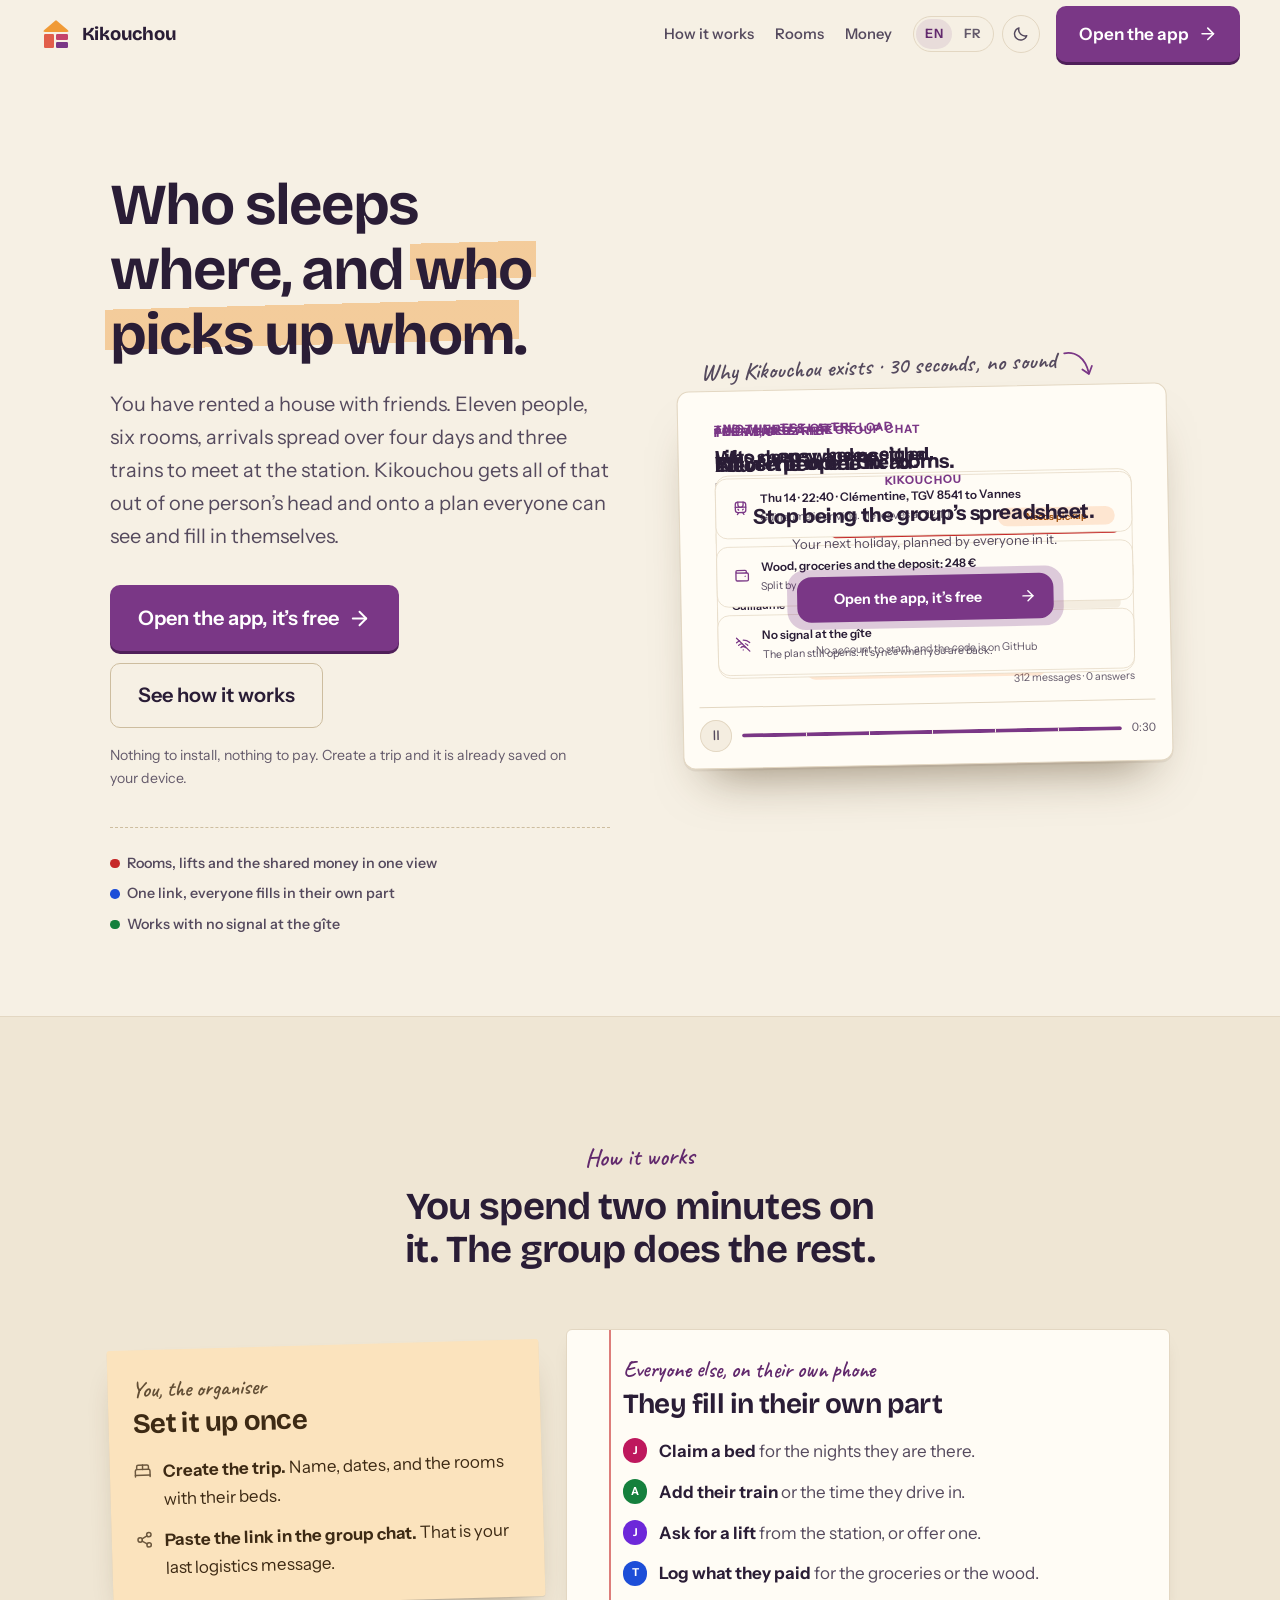
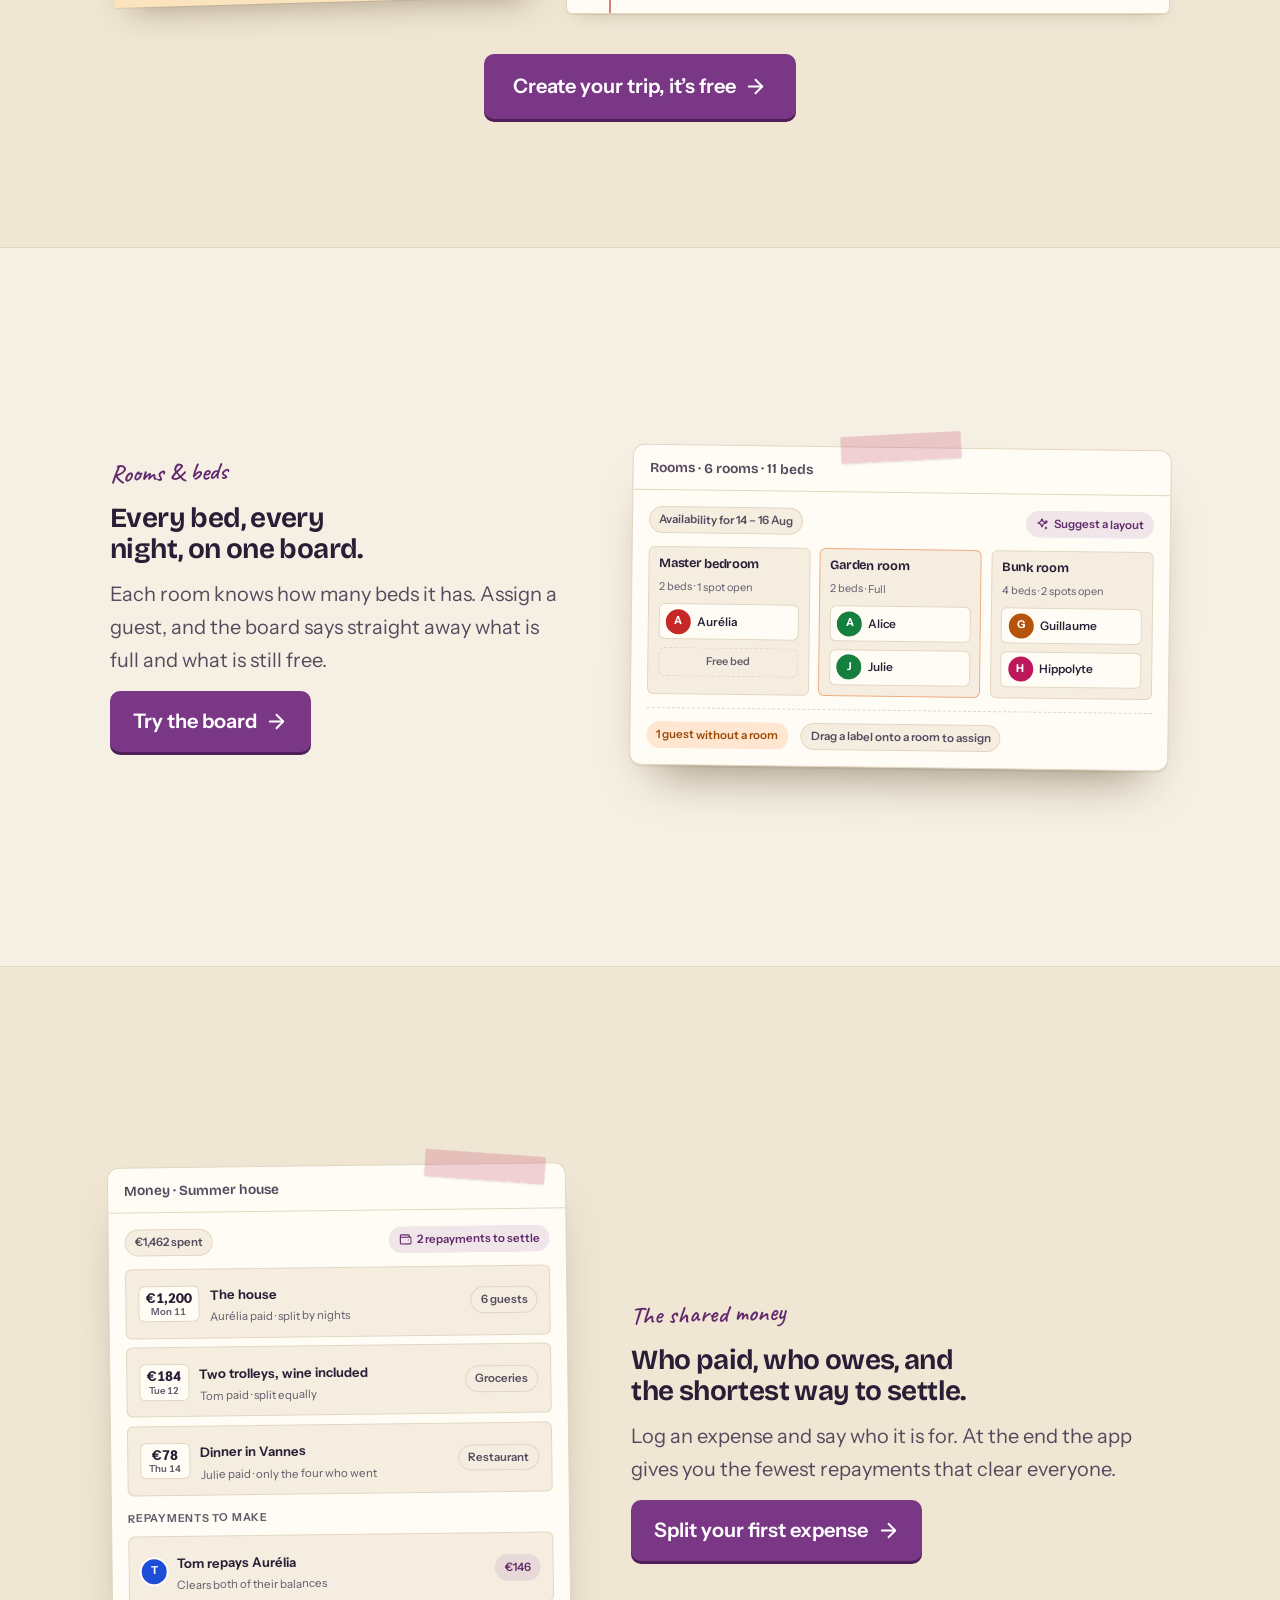
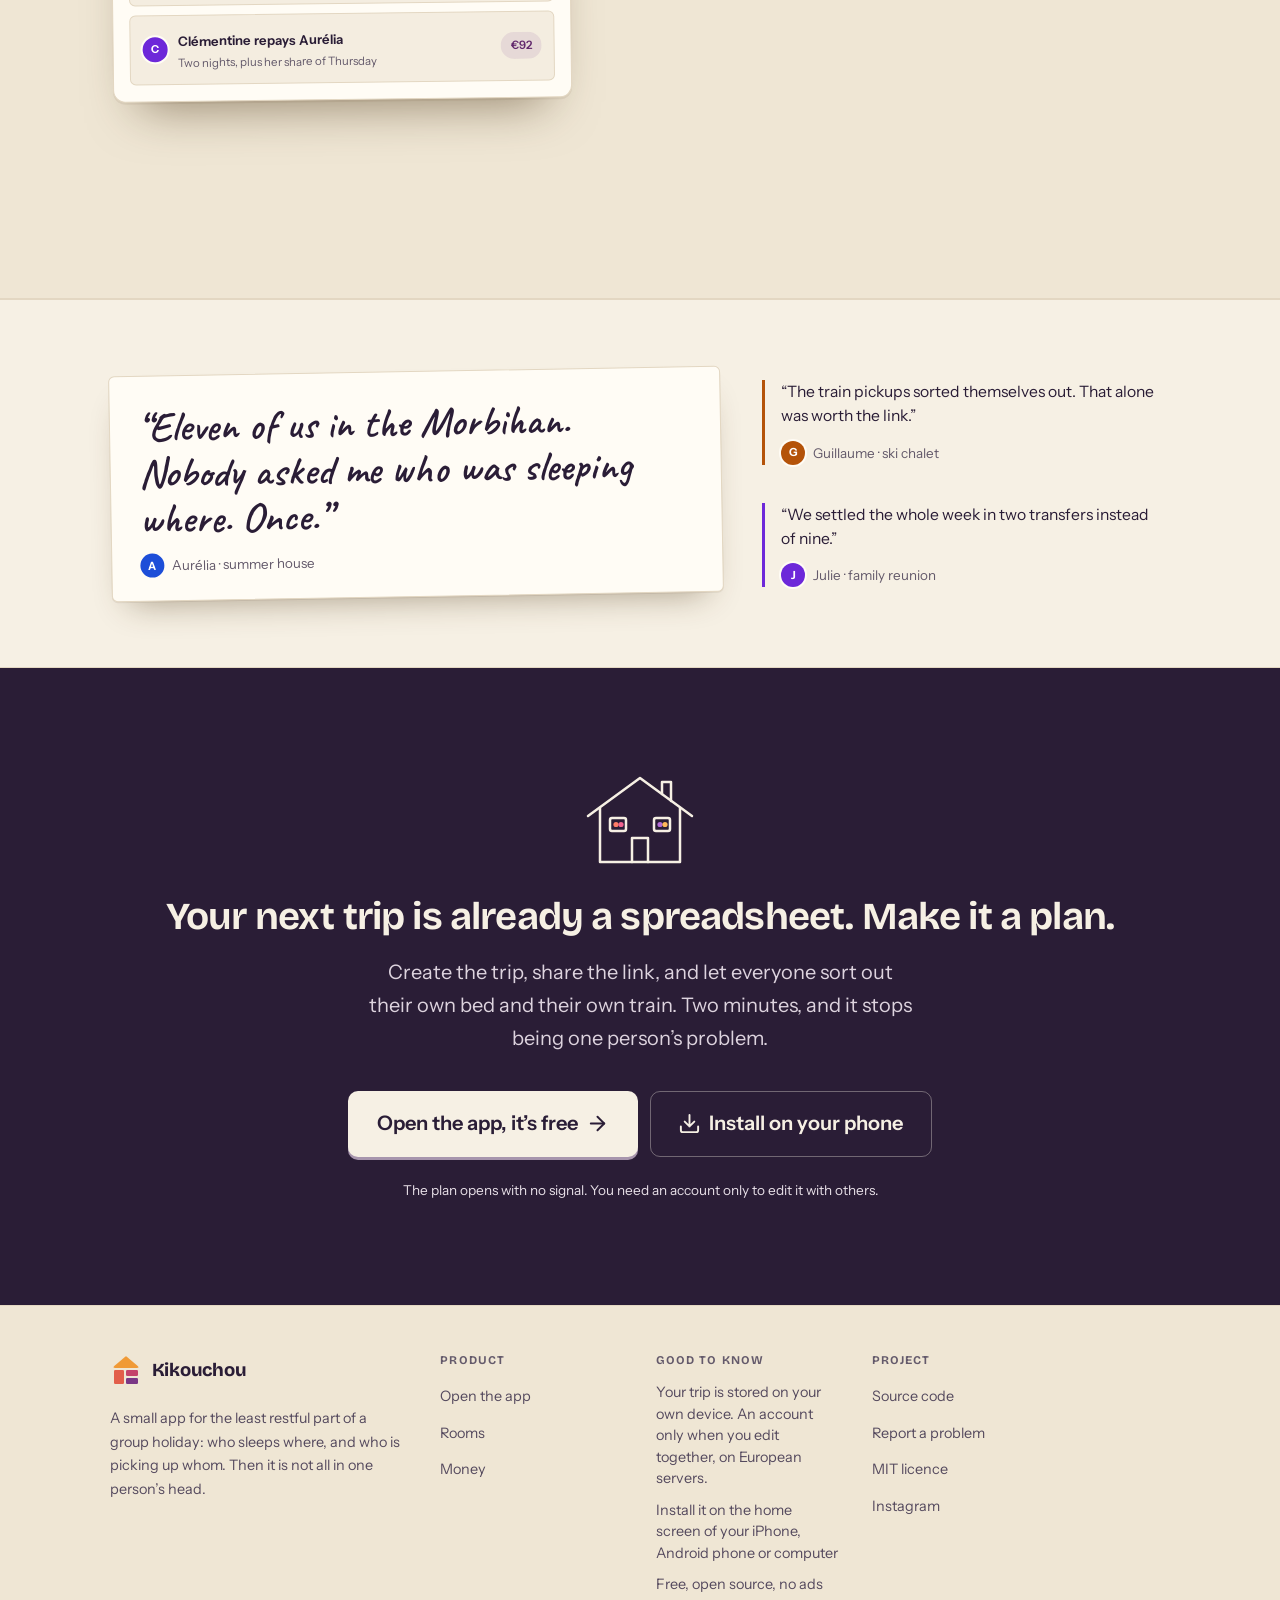
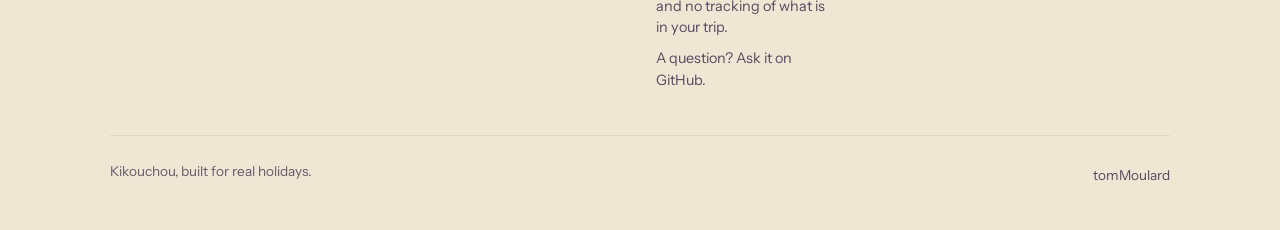
==== index.html @ ad622fff "feat(brand): adopt the Soleil couchant logo and palette Replace the teal house logo with the patchwo" ====
<!doctype html>
<html lang="en" data-theme="light">
<head>
<!-- Google Tag Manager (container GTM-THNTTWRZ).

     Placed above the gtag.js block so the container loads first, as Google's
     install instructions ask. `j.crossOrigin` is not part of Google's stock
     snippet: it is added for the same reason the gtag.js tag below carries
     `crossorigin="anonymous"`. Without it a throw inside gtm.js reaches
     `window.onerror` as the bare string "Script error." with no file, line or
     stack. -->
<script>(function(w,d,s,l,i){w[l]=w[l]||[];w[l].push({'gtm.start':
new Date().getTime(),event:'gtm.js'});var f=d.getElementsByTagName(s)[0],
j=d.createElement(s),dl=l!='dataLayer'?'&l='+l:'';j.async=true;j.crossOrigin='anonymous';j.src=
'https://www.googletagmanager.com/gtm.js?id='+i+dl;f.parentNode.insertBefore(j,f);
})(window,document,'script','dataLayer','GTM-THNTTWRZ');</script>
<!-- End Google Tag Manager -->
<!-- Google tag (gtag.js).

     `crossorigin` is not decoration. A cross-origin <script> without it is
     opaque to `window.onerror` by specification: anything it throws arrives as
     the literal "Script error." with the filename, line, column and stack
     blanked, which is an error nobody can read or attribute. With the
     attribute the browser fetches the file as a CORS request and keeps the
     real message and stack.

     Safe because googletagmanager.com answers a CORS request by reflecting the
     requesting origin back in `access-control-allow-origin`. Were that header
     ever absent the browser would refuse the script outright rather than merely
     report its errors badly, so this is worth re-checking if the tag ever
     stops loading. -->
<script async crossorigin="anonymous" src="https://www.googletagmanager.com/gtag/js?id=AW-18455477906"></script>
<script>
  window.dataLayer = window.dataLayer || [];
  function gtag(){dataLayer.push(arguments);}
  gtag('js', new Date());

  gtag('config', 'AW-18455477906');
</script>

<!-- Event snippet for the Google Ads "Sign-up" conversion.
     Every call to action on this page is a plain <a> to app.kikouchou.app, so
     instead of an inline onclick on each one, the click is caught once below by
     delegation. That keeps the markup free of analytics and means a CTA added
     later is counted without anyone remembering to wire it. -->
<script>
function gtag_report_conversion(url) {
  var callback = function () {
    if (typeof(url) != 'undefined') {
      window.location = url;
    }
  };
  gtag('event', 'conversion', {
      'send_to': 'AW-18455477906/KKbVCKuNgfocEJL9oOBE',
      'value': 1.0,
      'currency': 'EUR',
      'event_callback': callback
  });
  return false;
}

(function () {
  'use strict';

  /* The app, and only the app: the GitHub and anchor links on the page are not
     conversions. `?install=1` counts, it opens the same app with the install
     banner primed. */
  var APP = /^https?:\/\/app\.kikouchou\.app(?:[\/?#]|$)/;

  document.addEventListener('click', function (e) {
    var link = e.target && e.target.closest ? e.target.closest('a[href]') : null;
    if (!link || !APP.test(link.href)) return;

    /* A middle click, a modifier click or target="_blank" leaves this page
       open, and something else may already have cancelled the navigation. In
       those cases report the conversion and let the browser do its own thing:
       taking over window.location here would break the new tab. */
    var keepsPage =
      e.defaultPrevented || e.button !== 0 ||
      e.metaKey || e.ctrlKey || e.shiftKey || e.altKey ||
      link.target === '_blank';
    if (keepsPage) {
      gtag_report_conversion();
      return;
    }

    /* Hold the navigation so the beacon leaves before the page unloads, then
       let event_callback send us on. The timer is the fallback for a blocked or
       slow tag, where the callback never runs: whichever fires first wins, and
       the other assignment to the same URL is a no-op. */
    e.preventDefault();
    var url = link.href;
    setTimeout(function () { window.location = url; }, 800);
    gtag_report_conversion(url);
  });
})();
</script>
<meta charset="utf-8">
<meta name="viewport" content="width=device-width, initial-scale=1">

<title>Kikouchou: who sleeps where, and who picks up whom</title>
<meta name="description" content="Plan a group holiday together: who sleeps in which room, who arrives when, who picks up whom at the station, and who owes what. Free and open source.">

<link rel="canonical" href="https://www.kikouchou.app/">
<link rel="alternate" hreflang="en" href="https://www.kikouchou.app/?lang=en">
<link rel="alternate" hreflang="fr" href="https://www.kikouchou.app/?lang=fr">
<link rel="alternate" hreflang="x-default" href="https://www.kikouchou.app/">

<meta name="theme-color" content="#0F172A" media="(prefers-color-scheme: dark)">
<meta name="theme-color" content="#F6F0E4" media="(prefers-color-scheme: light)">
<meta name="color-scheme" content="light dark">

<meta property="og:type" content="website">
<meta property="og:site_name" content="Kikouchou">
<meta property="og:url" content="https://www.kikouchou.app/">
<meta property="og:title" content="Kikouchou: who sleeps where, and who picks up whom">
<meta property="og:description" content="Rooms, arrivals, lifts and the shared money for a group holiday, on one plan instead of in one person’s head. It costs nothing to use.">
<meta property="og:image" content="https://www.kikouchou.app/assets/img/og.png">
<meta property="og:image:width" content="1200">
<meta property="og:image:height" content="630">
<meta property="og:image:alt" content="The Kikouchou logo, a house of coloured rooms, above the line: Who sleeps where, and who picks up whom.">
<meta property="og:locale" content="en_GB">
<meta property="og:locale:alternate" content="fr_FR">
<meta name="twitter:card" content="summary_large_image">
<meta name="twitter:title" content="Kikouchou: who sleeps where, and who picks up whom">
<meta name="twitter:description" content="Rooms, arrivals, lifts and the shared money for a group holiday, on one plan instead of in one person’s head. It costs nothing to use.">
<meta name="twitter:image" content="https://www.kikouchou.app/assets/img/og.png">

<link rel="icon" href="/assets/img/favicon.ico" sizes="48x48">
<link rel="icon" href="/assets/img/favicon.svg" type="image/svg+xml">
<link rel="apple-touch-icon" href="/assets/img/apple-touch-icon.png">
<link rel="manifest" href="/site.webmanifest">

<!-- Warms the TLS connection to the app before the visitor clicks through.
     No `crossorigin`: this is a navigation target, not a CORS fetch. -->
<link rel="preconnect" href="https://app.kikouchou.app">
<link rel="preload" href="/assets/fonts/instrument-sans.woff2" as="font" type="font/woff2" crossorigin>
<link rel="preload" href="/assets/fonts/bricolage-grotesque.woff2" as="font" type="font/woff2" crossorigin>
<link rel="stylesheet" href="/assets/styles.css">

<script>
  /* Applied before first paint so the page never flashes the wrong theme. */
  (function () {
    try {
      var t = localStorage.getItem('kkc-theme');
      if (t !== 'light' && t !== 'dark') {
        t = matchMedia('(prefers-color-scheme: dark)').matches ? 'dark' : 'light';
      }
      document.documentElement.dataset.theme = t;
    } catch (e) { /* private mode: keep the default */ }
  })();
</script>

<script type="application/ld+json">
{
  "@context": "https://schema.org",
  "@graph": [
    {
      "@type": "SoftwareApplication",
      "name": "Kikouchou",
      "url": "https://www.kikouchou.app/",
      "applicationCategory": "TravelApplication",
      "operatingSystem": "Web browser, iOS, Android, Windows, macOS, Linux",
      "description": "Offline-first app that takes the mental load of a group holiday off one person: room assignments, arrivals and departures, lifts from the station and the shared money on one plan every guest fills in themselves.",
      "inLanguage": ["en", "fr"],
      "license": "https://opensource.org/licenses/MIT",
      "isAccessibleForFree": true,
      "offers": { "@type": "Offer", "price": "0", "priceCurrency": "EUR" },
      "featureList": [
        "Room assignment with bed capacity",
        "Shared calendar and occupancy timeline",
        "Arrivals, departures and station pickups",
        "Cars, lifts and driver assignment with departure alerts",
        "Shared expenses split equally, by parts, by nights or by amount, with settle-up",
        "Activity agenda with sign-ups",
        "Reusable guest groups",
        "Trip reminders by push notification",
        "Printable one-page trip summary",
        "Real-time collaboration and offline sync",
        "Read-only access from an invite link, no account needed",
        "Shared trips synced through a database hosted in Europe",
        "On-device AI assistant",
        "Installable PWA, works offline"
      ]
    },
    {
      "@type": "WebSite",
      "name": "Kikouchou",
      "url": "https://www.kikouchou.app/",
      "inLanguage": "en"
    }
  ]
}
</script>
</head>

<body>
<!-- Google Tag Manager (noscript) -->
<noscript><iframe src="https://www.googletagmanager.com/ns.html?id=GTM-THNTTWRZ"
height="0" width="0" style="display:none;visibility:hidden"></iframe></noscript>
<!-- End Google Tag Manager (noscript) -->
<a class="skip-link" href="#main" data-i18n="nav.skip">Skip to content</a>

<!-- Icon sprite (lucide-style, matching the icon set the app itself uses). -->
<svg xmlns="http://www.w3.org/2000/svg" style="display:none" aria-hidden="true" focusable="false">
  <symbol id="i-check" viewBox="0 0 24 24" fill="none" stroke="currentColor" stroke-width="2.4" stroke-linecap="round" stroke-linejoin="round"><path d="M20 6 9 17l-5-5"/></symbol>
  <symbol id="i-arrow-right" viewBox="0 0 24 24" fill="none" stroke="currentColor" stroke-width="2" stroke-linecap="round" stroke-linejoin="round"><path d="M5 12h14"/><path d="m12 5 7 7-7 7"/></symbol>
  <symbol id="i-bed" viewBox="0 0 24 24" fill="none" stroke="currentColor" stroke-width="2" stroke-linecap="round" stroke-linejoin="round"><path d="M2 20v-8a2 2 0 0 1 2-2h16a2 2 0 0 1 2 2v8"/><path d="M4 10V6a2 2 0 0 1 2-2h12a2 2 0 0 1 2 2v4"/><path d="M12 4v6M2 18h20"/></symbol>
  <symbol id="i-train" viewBox="0 0 24 24" fill="none" stroke="currentColor" stroke-width="2" stroke-linecap="round" stroke-linejoin="round"><path d="M8 3.1V7a4 4 0 0 0 8 0V3.1"/><path d="m9 15-1-1M15 15l1-1M9 19l-2 3M15 19l2 3"/><rect width="16" height="16" x="4" y="3" rx="4"/><path d="M4 11h16"/></symbol>
  <symbol id="i-users" viewBox="0 0 24 24" fill="none" stroke="currentColor" stroke-width="2" stroke-linecap="round" stroke-linejoin="round"><path d="M16 21v-2a4 4 0 0 0-4-4H6a4 4 0 0 0-4 4v2"/><circle cx="9" cy="7" r="4"/><path d="M22 21v-2a4 4 0 0 0-3-3.87M16 3.13a4 4 0 0 1 0 7.75"/></symbol>
  <symbol id="i-share" viewBox="0 0 24 24" fill="none" stroke="currentColor" stroke-width="2" stroke-linecap="round" stroke-linejoin="round"><circle cx="18" cy="5" r="3"/><circle cx="6" cy="12" r="3"/><circle cx="18" cy="19" r="3"/><path d="m8.6 13.5 6.8 4M15.4 6.5l-6.8 4"/></symbol>
  <symbol id="i-wifi-off" viewBox="0 0 24 24" fill="none" stroke="currentColor" stroke-width="2" stroke-linecap="round" stroke-linejoin="round"><path d="M12 20h.01"/><path d="M8.5 16.4a5 5 0 0 1 7 0"/><path d="M5 12.9a10 10 0 0 1 5.2-2.7M19 12.9a10 10 0 0 0-3.4-2.3"/><path d="M2 8.8a15 15 0 0 1 4.6-2.9M22 8.8a15 15 0 0 0-9.7-3.7"/><path d="m2 2 20 20"/></symbol>
  <symbol id="i-sparkles" viewBox="0 0 24 24" fill="none" stroke="currentColor" stroke-width="2" stroke-linecap="round" stroke-linejoin="round"><path d="M9.9 2.7a.6.6 0 0 1 1.1 0l1.5 4a.6.6 0 0 0 .35.35l4 1.5a.6.6 0 0 1 0 1.1l-4 1.5a.6.6 0 0 0-.35.35l-1.5 4a.6.6 0 0 1-1.1 0l-1.5-4a.6.6 0 0 0-.35-.35l-4-1.5a.6.6 0 0 1 0-1.1l4-1.5a.6.6 0 0 0 .35-.35z"/><path d="M18 5v4M16 7h4M17.5 16.5v3M16 18h3"/></symbol>
  <symbol id="i-map-pin" viewBox="0 0 24 24" fill="none" stroke="currentColor" stroke-width="2" stroke-linecap="round" stroke-linejoin="round"><path d="M20 10c0 4.4-6.1 11-7.4 12.3a1 1 0 0 1-1.2 0C10.1 21 4 14.4 4 10a8 8 0 0 1 16 0"/><circle cx="12" cy="10" r="3"/></symbol>
  <symbol id="i-chart" viewBox="0 0 24 24" fill="none" stroke="currentColor" stroke-width="2" stroke-linecap="round" stroke-linejoin="round"><path d="M3 3v16a2 2 0 0 0 2 2h16"/><path d="M7 16v-4M12 16V8M17 16v-7"/></symbol>
  <symbol id="i-globe" viewBox="0 0 24 24" fill="none" stroke="currentColor" stroke-width="2" stroke-linecap="round" stroke-linejoin="round"><circle cx="12" cy="12" r="9"/><path d="M3 12h18"/><path d="M12 3a15 15 0 0 1 0 18 15 15 0 0 1 0-18"/></symbol>
  <symbol id="i-moon" viewBox="0 0 24 24" fill="none" stroke="currentColor" stroke-width="2" stroke-linecap="round" stroke-linejoin="round"><path d="M20.1 14.5A8.5 8.5 0 0 1 9.5 3.9 8.5 8.5 0 1 0 20.1 14.5"/></symbol>
  <symbol id="i-sun" viewBox="0 0 24 24" fill="none" stroke="currentColor" stroke-width="2" stroke-linecap="round" stroke-linejoin="round"><circle cx="12" cy="12" r="4"/><path d="M12 2v2M12 20v2M4.9 4.9l1.4 1.4M17.7 17.7l1.4 1.4M2 12h2M20 12h2M4.9 19.1l1.4-1.4M17.7 6.3l1.4-1.4"/></symbol>
  <symbol id="i-menu" viewBox="0 0 24 24" fill="none" stroke="currentColor" stroke-width="2" stroke-linecap="round" stroke-linejoin="round"><path d="M4 6h16M4 12h16M4 18h16"/></symbol>
  <symbol id="i-x" viewBox="0 0 24 24" fill="none" stroke="currentColor" stroke-width="2" stroke-linecap="round" stroke-linejoin="round"><path d="M18 6 6 18M6 6l12 12"/></symbol>
  <symbol id="i-github" viewBox="0 0 24 24" fill="currentColor"><path d="M12 .5a12 12 0 0 0-3.8 23.4c.6.1.8-.3.8-.6v-2c-3.3.7-4-1.6-4-1.6-.6-1.4-1.4-1.8-1.4-1.8-1.1-.8 0-.8 0-.8 1.2.1 1.9 1.2 1.9 1.2 1.1 1.9 2.9 1.4 3.6 1 .1-.8.4-1.4.8-1.7-2.7-.3-5.5-1.3-5.5-6a4.7 4.7 0 0 1 1.2-3.2 4.3 4.3 0 0 1 .2-3.2s1-.3 3.3 1.2a11.4 11.4 0 0 1 6 0C17.6 4.9 18.6 5.2 18.6 5.2a4.3 4.3 0 0 1 .2 3.2A4.7 4.7 0 0 1 20 11.6c0 4.7-2.8 5.7-5.5 6 .5.4.8 1.2.8 2.4v3.3c0 .3.2.7.8.6A12 12 0 0 0 12 .5"/></symbol>
  <symbol id="i-smartphone" viewBox="0 0 24 24" fill="none" stroke="currentColor" stroke-width="2" stroke-linecap="round" stroke-linejoin="round"><rect width="12" height="20" x="6" y="2" rx="2"/><path d="M11 18h2"/></symbol>
  <symbol id="i-monitor" viewBox="0 0 24 24" fill="none" stroke="currentColor" stroke-width="2" stroke-linecap="round" stroke-linejoin="round"><rect width="18" height="13" x="3" y="3" rx="2"/><path d="M8 21h8M12 16v5"/></symbol>
  <symbol id="i-apple" viewBox="0 0 24 24" fill="currentColor"><path d="M16.4 12.7c0-2.5 2-3.7 2.1-3.8-1.1-1.7-2.9-1.9-3.5-1.9-1.5-.1-2.8.9-3.5.9s-1.9-.8-3.1-.8c-1.6 0-3.1.9-3.9 2.4-1.7 2.9-.4 7.2 1.2 9.5.8 1.2 1.8 2.4 3 2.4s1.6-.8 3-.8 1.8.8 3 .7c1.3 0 2.1-1.1 2.9-2.3.9-1.3 1.3-2.6 1.3-2.7-.1 0-2.5-1-2.5-3.6M14.3 5.4c.6-.8 1.1-1.9 1-3-1 0-2.1.7-2.8 1.5-.6.7-1.1 1.8-1 2.9 1.1.1 2.2-.6 2.8-1.4"/></symbol>
  <symbol id="i-download" viewBox="0 0 24 24" fill="none" stroke="currentColor" stroke-width="2" stroke-linecap="round" stroke-linejoin="round"><path d="M21 15v4a2 2 0 0 1-2 2H5a2 2 0 0 1-2-2v-4"/><path d="m7 10 5 5 5-5M12 15V3"/></symbol>
  <symbol id="i-party" viewBox="0 0 24 24" fill="none" stroke="currentColor" stroke-width="2" stroke-linecap="round" stroke-linejoin="round"><path d="M5.8 11.3 2 22l10.7-3.8"/><path d="M4 3h.01M22 8h.01M15 2h.01M22 20h.01"/><path d="m22 2-2.2.6a2 2 0 0 0-1.3 2.7l.4.9a2 2 0 0 1-1.6 2.8l-1 .1a2 2 0 0 0-1.5 3l.5.8"/><path d="m11 13 9 9"/><path d="M14.6 6.2a6 6 0 0 1 3.2 3.2"/></symbol>
  <symbol id="i-cloud-off" viewBox="0 0 24 24" fill="none" stroke="currentColor" stroke-width="2" stroke-linecap="round" stroke-linejoin="round"><path d="m2 2 20 20"/><path d="M5.8 5.8A7 7 0 0 0 8 19h9a4 4 0 0 0 1.3-7.8"/><path d="M9.7 4.3A7 7 0 0 1 19 11"/></symbol>
  <symbol id="i-refresh" viewBox="0 0 24 24" fill="none" stroke="currentColor" stroke-width="2" stroke-linecap="round" stroke-linejoin="round"><path d="M21 12a9 9 0 1 1-3.3-7"/><path d="M21 3v6h-6"/></symbol>
  <symbol id="i-wallet" viewBox="0 0 24 24" fill="none" stroke="currentColor" stroke-width="2" stroke-linecap="round" stroke-linejoin="round"><path d="M19 7V5a2 2 0 0 0-2-2H5a2 2 0 0 0 0 4h15a2 2 0 0 1 2 2v8a2 2 0 0 1-2 2H5a2 2 0 0 1-2-2V5"/><path d="M17 12h.01"/></symbol>
  <symbol id="i-car" viewBox="0 0 24 24" fill="none" stroke="currentColor" stroke-width="2" stroke-linecap="round" stroke-linejoin="round"><path d="M5 17h14"/><path d="M3 13h18"/><path d="m5 13 1.6-4.8A2 2 0 0 1 8.5 7h7a2 2 0 0 1 1.9 1.2L19 13"/><path d="M4 13v4"/><path d="M20 13v4"/><circle cx="7.5" cy="17" r="1.5"/><circle cx="16.5" cy="17" r="1.5"/></symbol>
  <symbol id="i-bell" viewBox="0 0 24 24" fill="none" stroke="currentColor" stroke-width="2" stroke-linecap="round" stroke-linejoin="round"><path d="M6 8a6 6 0 0 1 12 0c0 6 2 7 2 7H4s2-1 2-7"/><path d="M10.3 20a2 2 0 0 0 3.4 0"/></symbol>
  <symbol id="i-printer" viewBox="0 0 24 24" fill="none" stroke="currentColor" stroke-width="2" stroke-linecap="round" stroke-linejoin="round"><path d="M6 9V3h12v6"/><path d="M6 18H4a2 2 0 0 1-2-2v-4a2 2 0 0 1 2-2h16a2 2 0 0 1 2 2v4a2 2 0 0 1-2 2h-2"/><rect width="12" height="8" x="6" y="14" rx="1"/></symbol>
  <symbol id="i-lock" viewBox="0 0 24 24" fill="none" stroke="currentColor" stroke-width="2" stroke-linecap="round" stroke-linejoin="round"><rect width="18" height="11" x="3" y="11" rx="2"/><path d="M7 11V7a5 5 0 0 1 10 0v4"/></symbol>
</svg>

<header class="header" id="header">
  <div class="container header__inner">
    <a class="brand" href="/" aria-label="Kikouchou home page">
      <svg class="kk-mark" viewBox="0 0 64 64" width="32" height="32" aria-hidden="true" focusable="false"><path class="kk-roof" d="M10.76 28Q4 28 9.13 23.6L30.37 5.39Q32 4 33.63 5.39L54.87 23.6Q60 28 53.24 28L10.76 28Z"/><rect class="kk-tall" x="8" y="32" width="20" height="28" rx="2.5"/><rect class="kk-top" x="32" y="32" width="24" height="12" rx="2.5"/><rect class="kk-bottom" x="32" y="48" width="24" height="12" rx="2.5"/></svg>
      <span>Kikouchou</span>
    </a>

    <nav class="nav" id="nav" aria-label="Main">
      <a href="#how" data-i18n="nav.how">How it works</a>
      <a href="#rooms" data-i18n="nav.rooms">Rooms</a>
      <a href="#money" data-i18n="nav.money">Money</a>

      <!-- Language and theme sit inside the nav so that on a phone they land in
           the menu sheet instead of crowding the header bar off the screen. -->
      <div class="nav__tools">
        <div class="lang" role="group" aria-label="Language">
          <button type="button" data-lang="en" aria-pressed="true" lang="en">EN</button>
          <button type="button" data-lang="fr" aria-pressed="false" lang="fr">FR</button>
        </div>

        <button class="icon-btn" type="button" id="theme-toggle" aria-label="Switch theme" data-i18n-aria="a11y.theme">
          <svg class="icon-moon" aria-hidden="true"><use href="#i-moon"/></svg>
          <svg class="icon-sun" aria-hidden="true"><use href="#i-sun"/></svg>
        </button>
      </div>
    </nav>

    <div class="header__actions">
      <a class="btn btn--primary" href="https://app.kikouchou.app" data-cta="header">
        <span data-i18n="cta.open">Open the app</span>
        <svg aria-hidden="true"><use href="#i-arrow-right"/></svg>
      </a>

      <!-- aria-expanded carries the open/closed state, so the label stays put. -->
      <button class="icon-btn nav-toggle" type="button" id="nav-toggle"
              aria-expanded="false" aria-controls="nav" aria-label="Menu" data-i18n-aria="a11y.menu">
        <svg class="icon-menu" aria-hidden="true"><use href="#i-menu"/></svg>
        <svg class="icon-close" aria-hidden="true"><use href="#i-x"/></svg>
      </button>
    </div>
  </div>
</header>

<main id="main">

<!-- ============================== HERO ============================== -->
<section class="hero">
  <div class="container hero__grid">
    <div>
      <h1 data-i18n-html="hero.title">Who sleeps where, and <em>who picks up whom</em>.</h1>

      <p class="hero__lede" data-i18n="hero.lede">
        You have rented a house with friends. Eleven people, six rooms, arrivals spread
        over four days and three trains to meet at the station. Kikouchou gets all of
        that out of one person’s head and onto a plan everyone can see and fill in
        themselves.
      </p>

      <div class="hero__cta">
        <a class="btn btn--primary btn--lg" href="https://app.kikouchou.app" data-cta="hero">
          <span data-i18n="cta.openFree">Open the app, it’s free</span>
          <svg aria-hidden="true"><use href="#i-arrow-right"/></svg>
        </a>
        <a class="btn btn--ghost btn--lg" href="#how">
          <span data-i18n="cta.see">See how it works</span>
        </a>
      </div>

      <p class="hero__note" data-i18n="hero.note">
        Nothing to install, nothing to pay. Create a trip and it is already saved on your device.
      </p>

      <ul class="trust">
        <li><span data-i18n="hero.trust1">Rooms, lifts and the shared money in one view</span></li>
        <li><span data-i18n="hero.trust2">One link, everyone fills in their own part</span></li>
        <li><span data-i18n="hero.trust3">Works with no signal at the gîte</span></li>
      </ul>
    </div>

    <div class="feature__media">
      <!-- The video sales letter. It is an SVG animation rather than a video:
           six scenes on one 30-second CSS clock, drawn with the same tokens and
           the same i18n keys as the rest of the page. That keeps it sharp at any
           size, themed with the page, translated with the copy, free of a
           hosting bill, and about 14 kB instead of a few megabytes.

           Timing contract: every element shares `animation-duration: 30s` and is
           placed in time by its `animation-delay` alone. Scene N starts at N×5s,
           so a beat inside scene 3 (10s) is written as 10s + its own offset. Keep
           the keyframe windows short and terminal: they must hold their end
           state to 100%, because the clock does not restart per scene. -->
      <figure class="vsl" id="vsl">
        <p class="note" aria-hidden="true">
          <span data-i18n="vsl.title">Why Kikouchou exists · 30 seconds, no sound</span>
          <svg viewBox="0 0 44 40" fill="none" stroke="currentColor" stroke-width="2.2" stroke-linecap="round" stroke-linejoin="round"><path d="M3 6c14-2 26 6 30 26"/><path d="m25 27 8 6 4-10"/></svg>
        </p>
        <div class="device hero__device">
          <div class="device__body vsl__body">
            <svg class="vsl__stage" viewBox="0 0 640 400" role="img"
                 aria-label="An animation: a group chat filling with unanswered questions, then the same trip laid out in Kikouchou as rooms, lifts and shared money."
                 data-i18n-aria="vsl.alt">

              <!-- ========== Scene 1 · 0s · the group chat ========== -->
              <g class="vsl__scene" style="animation-delay:0s">
                <text class="vsl__eyebrow" x="28" y="40" data-i18n="vsl.s1eyebrow">Friday, 18:02 · the group chat</text>
                <text class="vsl__h" x="28" y="90" data-i18n="vsl.s1line1">Eleven people. Six rooms.</text>
                <text class="vsl__h" x="28" y="126" data-i18n="vsl.s1line2">Four days of arrivals.</text>

                <g class="vsl__fly" style="animation-delay:.9s">
                  <rect class="vsl__bubble" x="28" y="162" width="392" height="44" rx="16"/>
                  <text class="vsl__msg" x="48" y="190" data-i18n="vsl.s1msg1">“Which room am I in again?”</text>
                </g>
                <g class="vsl__fly" style="animation-delay:1.5s">
                  <rect class="vsl__bubble" x="220" y="216" width="392" height="44" rx="16"/>
                  <text class="vsl__msg" x="240" y="244" data-i18n="vsl.s1msg2">“Is anyone getting Clémentine at 22:40?”</text>
                </g>
                <g class="vsl__fly" style="animation-delay:2.1s">
                  <rect class="vsl__bubble" x="28" y="270" width="392" height="44" rx="16"/>
                  <text class="vsl__msg" x="48" y="298" data-i18n="vsl.s1msg3">“Are we nine or eleven for dinner?”</text>
                </g>
                <g class="vsl__fly" style="animation-delay:2.7s">
                  <rect class="vsl__bubble" x="220" y="324" width="392" height="44" rx="16"/>
                  <text class="vsl__msg" x="240" y="352" data-i18n="vsl.s1msg4">“Who paid for the wood?”</text>
                </g>
                <text class="vsl__meta vsl__rise" x="612" y="392" text-anchor="end"
                      style="animation-delay:3.3s" data-i18n="vsl.s1count">312 messages · 0 answers</text>
              </g>

              <!-- ========== Scene 2 · 5s · the mental load ========== -->
              <g class="vsl__scene" style="animation-delay:5s">
                <text class="vsl__eyebrow" x="28" y="40" data-i18n="vsl.s2eyebrow">Four days later</text>
                <text class="vsl__h" x="28" y="90" data-i18n="vsl.s2line1">All of it is in one head.</text>
                <text class="vsl__sub" x="28" y="124" data-i18n="vsl.s2line2">And that head is meant to be on holiday.</text>

                <circle class="vsl__pop" cx="320" cy="250" r="46" fill="var(--p1-label)" style="animation-delay:5.5s"/>
                <text class="vsl__initial vsl__pop" x="320" y="262" text-anchor="middle" style="animation-delay:5.5s">A</text>
                <text class="vsl__meta vsl__pop" x="320" y="326" text-anchor="middle" style="animation-delay:5.5s"
                      data-i18n="vsl.s2who">Aurélia · the one who booked</text>

                <g class="vsl__pop" style="animation-delay:5.9s">
                  <circle class="vsl__ask" cx="150" cy="196" r="24"/>
                  <text class="vsl__ask-mark" x="150" y="205" text-anchor="middle">?</text>
                </g>
                <g class="vsl__pop" style="animation-delay:6.1s">
                  <circle class="vsl__ask" cx="490" cy="200" r="24"/>
                  <text class="vsl__ask-mark" x="490" y="209" text-anchor="middle">?</text>
                </g>
                <g class="vsl__pop" style="animation-delay:6.3s">
                  <circle class="vsl__ask" cx="132" cy="298" r="24"/>
                  <text class="vsl__ask-mark" x="132" y="307" text-anchor="middle">?</text>
                </g>
                <g class="vsl__pop" style="animation-delay:6.5s">
                  <circle class="vsl__ask" cx="508" cy="296" r="24"/>
                  <text class="vsl__ask-mark" x="508" y="305" text-anchor="middle">?</text>
                </g>
                <g class="vsl__pop" style="animation-delay:6.7s">
                  <circle class="vsl__ask" cx="320" cy="164" r="24"/>
                  <text class="vsl__ask-mark" x="320" y="173" text-anchor="middle">?</text>
                </g>

                <g class="vsl__rise" style="animation-delay:7.2s">
                  <rect class="vsl__chip vsl__chip--warn" x="150" y="344" width="340" height="40" rx="14"/>
                  <text class="vsl__chip-text vsl__chip-text--warn" x="320" y="369" text-anchor="middle"
                        data-i18n="vsl.s2chip">22:40. Clémentine is still at the station.</text>
                </g>
              </g>

              <!-- ========== Scene 3 · 10s · one link ========== -->
              <g class="vsl__scene" style="animation-delay:10s">
                <text class="vsl__eyebrow" x="28" y="40" data-i18n="vsl.s3eyebrow">The whole trick</text>
                <text class="vsl__h" x="28" y="90" data-i18n="vsl.s3line1">You send one link.</text>
                <text class="vsl__sub" x="28" y="124" data-i18n="vsl.s3line2">Everyone fills in their own part.</text>

                <g class="vsl__pop" style="animation-delay:10.6s">
                  <rect class="vsl__link" x="96" y="168" width="448" height="60" rx="18"/>
                  <use class="vsl__icon" href="#i-share" x="122" y="188" width="20" height="20"/>
                  <text class="vsl__link-text" x="158" y="205">app.kikouchou.app/t/summer-house</text>
                </g>

                <g class="vsl__pop" style="animation-delay:11.3s">
                  <circle cx="176" cy="292" r="28" fill="var(--p1-label)"/>
                </g>
                <g class="vsl__pop" style="animation-delay:11.7s">
                  <circle cx="197" cy="272" r="13" fill="var(--accent-solid)"/>
                  <use class="vsl__check" href="#i-check" x="190" y="265" width="14" height="14"/>
                </g>
                <g class="vsl__pop" style="animation-delay:11.6s">
                  <circle cx="272" cy="292" r="28" fill="var(--p2-label)"/>
                </g>
                <g class="vsl__pop" style="animation-delay:11.9s">
                  <circle cx="293" cy="272" r="13" fill="var(--accent-solid)"/>
                  <use class="vsl__check" href="#i-check" x="286" y="265" width="14" height="14"/>
                </g>
                <g class="vsl__pop" style="animation-delay:11.9s">
                  <circle cx="368" cy="292" r="28" fill="var(--p3-label)"/>
                </g>
                <g class="vsl__pop" style="animation-delay:12.2s">
                  <circle cx="389" cy="272" r="13" fill="var(--accent-solid)"/>
                  <use class="vsl__check" href="#i-check" x="382" y="265" width="14" height="14"/>
                </g>
                <g class="vsl__pop" style="animation-delay:12.2s">
                  <circle cx="464" cy="292" r="28" fill="var(--p5-label)"/>
                </g>
                <g class="vsl__pop" style="animation-delay:12.5s">
                  <circle cx="485" cy="272" r="13" fill="var(--accent-solid)"/>
                  <use class="vsl__check" href="#i-check" x="478" y="265" width="14" height="14"/>
                </g>
                <text class="vsl__meta vsl__rise" x="320" y="366" text-anchor="middle"
                      style="animation-delay:12.9s" data-i18n="vsl.s3meta">No account asked for, and nothing to install.</text>
              </g>

              <!-- ========== Scene 4 · 15s · the plan draws itself ========== -->
              <g class="vsl__scene vsl__scene--still" style="animation-delay:15s">
                <text class="vsl__eyebrow" x="28" y="36" data-i18n="vsl.s4eyebrow">Two minutes later</text>
                <text class="vsl__h vsl__h--sm" x="28" y="78" data-i18n="vsl.s4line1">Who sleeps where: settled.</text>

                <rect class="vsl__card" x="28" y="96" width="584" height="284" rx="18"/>
                <text class="vsl__meta vsl__tl-title" x="48" y="124" data-i18n="mock.tlTitle">Summer house · 12–18 August · Timeline</text>
                <g class="vsl__rise vsl__chip-extra" style="animation-delay:15.35s">
                  <rect class="vsl__chip vsl__chip--accent" x="306" y="106" width="134" height="26" rx="13"/>
                  <text class="vsl__chip-text vsl__chip-text--sm vsl__chip-text--accent" x="373" y="124" text-anchor="middle"
                        data-i18n="mock.tonight">9 guests tonight</text>
                  <rect class="vsl__chip" x="448" y="106" width="148" height="26" rx="13"/>
                  <text class="vsl__chip-text vsl__chip-text--sm" x="522" y="124" text-anchor="middle"
                        data-i18n="mock.online">3 people online</text>
                </g>

                <text class="vsl__day" x="217" y="150" text-anchor="middle" data-i18n="mock.d1">Tue 12</text>
                <text class="vsl__day" x="275" y="150" text-anchor="middle" data-i18n="mock.d2">Wed 13</text>
                <text class="vsl__day" x="333" y="150" text-anchor="middle" data-i18n="mock.d3">Thu 14</text>
                <text class="vsl__day" x="391" y="150" text-anchor="middle" data-i18n="mock.d4">Fri 15</text>
                <text class="vsl__day" x="449" y="150" text-anchor="middle" data-i18n="mock.d5">Sat 16</text>
                <text class="vsl__day" x="507" y="150" text-anchor="middle" data-i18n="mock.d6">Sun 17</text>
                <text class="vsl__day" x="565" y="150" text-anchor="middle" data-i18n="mock.d7">Mon 18</text>

                <g>
                  <text class="vsl__row-name" x="48" y="179" data-i18n="mock.n1">Aurélia</text>
                  <rect class="vsl__cell" x="188" y="162" width="406" height="24" rx="6"/>
                  <rect class="vsl__bar vsl__grow" x="190" y="162" width="402" height="24" rx="6"
                        fill="var(--p1-label)" style="animation-delay:15.55s"/>
                  <text class="vsl__bar-label vsl__rise" x="200" y="178" style="animation-delay:15.80s" data-i18n="mock.roomMaster">Master bedroom</text>
                </g>
                <g>
                  <text class="vsl__row-name" x="48" y="214" data-i18n="mock.n2">Tom</text>
                  <rect class="vsl__cell" x="188" y="197" width="406" height="24" rx="6"/>
                  <rect class="vsl__bar vsl__grow" x="190" y="197" width="228" height="24" rx="6"
                        fill="var(--p2-label)" style="animation-delay:15.71s"/>
                  <text class="vsl__bar-label vsl__rise" x="200" y="213" style="animation-delay:15.96s" data-i18n="mock.roomAttic">Attic</text>
                </g>
                <g>
                  <text class="vsl__row-name" x="48" y="249" data-i18n="mock.n3">Alice + Julie</text>
                  <rect class="vsl__cell" x="188" y="232" width="406" height="24" rx="6"/>
                  <rect class="vsl__bar vsl__grow" x="248" y="232" width="344" height="24" rx="6"
                        fill="var(--p3-label)" style="animation-delay:15.87s"/>
                  <text class="vsl__bar-label vsl__rise" x="258" y="248" style="animation-delay:16.12s" data-i18n="mock.roomGarden">Garden room · 2 people</text>
                </g>
                <g>
                  <text class="vsl__row-name" x="48" y="284" data-i18n="mock.n4">Guillaume</text>
                  <rect class="vsl__cell" x="188" y="267" width="406" height="24" rx="6"/>
                  <rect class="vsl__bar vsl__grow" x="306" y="267" width="170" height="24" rx="6"
                        fill="var(--p4-label)" style="animation-delay:16.03s"/>
                  <text class="vsl__bar-label vsl__rise" x="316" y="283" style="animation-delay:16.28s" data-i18n="mock.roomBunk">Bunk room</text>
                </g>
                <g>
                  <text class="vsl__row-name" x="48" y="319" data-i18n="mock.n5">Clémentine</text>
                  <rect class="vsl__cell" x="188" y="302" width="406" height="24" rx="6"/>
                  <rect class="vsl__bar vsl__grow" x="364" y="302" width="228" height="24" rx="6"
                        fill="var(--p5-label)" style="animation-delay:16.19s"/>
                  <text class="vsl__bar-label vsl__rise" x="374" y="318" style="animation-delay:16.44s" data-i18n="mock.roomBlue">Blue room</text>
                </g>
                <g>
                  <text class="vsl__row-name" x="48" y="354" data-i18n="mock.n6">Hippolyte</text>
                  <rect class="vsl__cell" x="188" y="337" width="406" height="24" rx="6"/>
                  <rect class="vsl__bar vsl__grow" x="248" y="337" width="112" height="24" rx="6"
                        fill="var(--p6-label)" style="animation-delay:16.35s"/>
                  <text class="vsl__bar-label vsl__rise" x="258" y="353" style="animation-delay:16.60s" data-i18n="mock.roomSofa">Sofa bed</text>
                </g>
              </g>

              <!-- ========== Scene 5 · 20s · lifts, money, no signal ========== -->
              <g class="vsl__scene" style="animation-delay:20s">
                <text class="vsl__eyebrow" x="28" y="36" data-i18n="vsl.s5eyebrow">And the rest of the load</text>
                <text class="vsl__h vsl__h--sm" x="28" y="78" data-i18n="vsl.s5line1">Lifts, money, and no signal.</text>

                <g class="vsl__rise" style="animation-delay:20.5s">
                  <rect class="vsl__card" x="28" y="100" width="584" height="84" rx="16"/>
                  <use class="vsl__icon" href="#i-train" x="52" y="130" width="22" height="22"/>
                  <text class="vsl__card-title" x="90" y="134" data-i18n="mock.legendTrain">Thu 14 · 22:40 · Clémentine, TGV 8541 to Vannes</text>
                  <text class="vsl__card-meta" x="90" y="160" data-i18n="vsl.s5pickup">Guillaume is driving. He leaves at 22:10.</text>
                  <g class="vsl__chip-extra">
                    <rect class="vsl__chip vsl__chip--warn" x="424" y="148" width="164" height="26" rx="13"/>
                    <text class="vsl__chip-text vsl__chip-text--sm vsl__chip-text--warn" x="506" y="166" text-anchor="middle"
                          data-i18n="mock.legendPickup">Needs pickup</text>
                  </g>
                </g>

                <g class="vsl__rise" style="animation-delay:20.9s">
                  <rect class="vsl__card" x="28" y="196" width="584" height="84" rx="16"/>
                  <use class="vsl__icon" href="#i-wallet" x="52" y="226" width="22" height="22"/>
                  <text class="vsl__card-title" x="90" y="230" data-i18n="vsl.s5money">Wood, groceries and the deposit: 248 €</text>
                  <text class="vsl__card-meta" x="90" y="256" data-i18n="vsl.s5moneyMeta">Split by nights. Tom gets 31 € back from Alice.</text>
                </g>

                <g class="vsl__rise" style="animation-delay:21.3s">
                  <rect class="vsl__card" x="28" y="292" width="584" height="84" rx="16"/>
                  <use class="vsl__icon" href="#i-wifi-off" x="52" y="322" width="22" height="22"/>
                  <text class="vsl__card-title" x="90" y="326" data-i18n="vsl.s5offline">No signal at the gîte</text>
                  <text class="vsl__card-meta" x="90" y="352" data-i18n="vsl.s5offlineMeta">The plan still opens. It syncs when you are back.</text>
                </g>
              </g>

              <!-- ========== Scene 6 · 25s · the ask ========== -->
              <g class="vsl__scene" style="animation-delay:25s">
                <text class="vsl__eyebrow" x="320" y="112" text-anchor="middle" data-i18n="vsl.s6eyebrow">Kikouchou</text>
                <text class="vsl__h" x="320" y="164" text-anchor="middle" data-i18n="vsl.s6line1">Stop being the group’s spreadsheet.</text>
                <text class="vsl__sub" x="320" y="200" text-anchor="middle" data-i18n="vsl.s6line2">Your next holiday, planned by everyone in it.</text>

                <g class="vsl__pop" style="animation-delay:25.7s">
                  <rect class="vsl__cta-glow" x="126" y="230" width="388" height="84" rx="26"/>
                  <rect class="vsl__cta" x="140" y="240" width="360" height="64" rx="20"/>
                  <text class="vsl__cta-text" x="296" y="279" text-anchor="middle" data-i18n="cta.openFree">Open the app, it’s free</text>
                  <use class="vsl__cta-arrow" href="#i-arrow-right" x="452" y="260" width="24" height="24"/>
                </g>

                <text class="vsl__meta vsl__rise" x="320" y="348" text-anchor="middle"
                      style="animation-delay:26.2s" data-i18n="vsl.s6meta">No account to start, and the code is on GitHub</text>
              </g>
            </svg>

            <!-- Player chrome. The progress bar is the same 30-second clock as the
                 scenes, so it cannot drift out of step with them, and the button
                 only toggles a class that pauses every animation at once. -->
            <div class="vsl__controls">
              <button type="button" class="vsl__play" id="vsl-play">
                <svg class="vsl__play-icon" aria-hidden="true" viewBox="0 0 24 24">
                  <path class="vsl__glyph-pause" d="M9 5v14M15 5v14" fill="none" stroke="currentColor"
                        stroke-width="2.4" stroke-linecap="round"/>
                  <path class="vsl__glyph-play" d="m8 5 12 7-12 7z" fill="currentColor"/>
                </svg>
                <!-- The button's accessible name is whichever of these two is
                     rendered, so the label follows the state without any
                     JavaScript and stays translatable like the rest of the page. -->
                <span class="sr-only vsl__label vsl__label--pause" data-i18n="vsl.pause">Pause the animation</span>
                <span class="sr-only vsl__label vsl__label--play" data-i18n="vsl.play">Play the animation</span>
              </button>
              <div class="vsl__progress" aria-hidden="true">
                <i class="vsl__progress-fill"></i>
                <span style="left:16.666%"></span><span style="left:33.333%"></span>
                <span style="left:50%"></span><span style="left:66.666%"></span>
                <span style="left:83.333%"></span>
              </div>
              <span class="vsl__clock" aria-hidden="true">0:30</span>
            </div>
          </div>
        </div>

        <!-- The letter itself, for screen readers, for a visitor who never
             watches an animation, and for search engines. -->
        <figcaption class="sr-only" data-i18n="vsl.transcript">
          Eleven people, six rooms, four days of arrivals, and one person holding
          all of it in their head while three hundred messages go unanswered. Kikouchou
          turns that into one link. Everyone opens it and fills in their own part:
          the rooms, the arrival times, the lifts from the station and the shared
          money. Nothing to install, no account to start, and it still opens when
          the gîte has no signal. Open the app. It costs nothing.
        </figcaption>
      </figure>
    </div>
  </div>
</section>
<!-- ======================= BLOCK 2 · HOW IT WORKS =================== -->
<section class="section section--sunken" id="how">
  <div class="container">
    <div class="section-head section-head--center">
      <p class="eyebrow" data-i18n="how.eyebrow">How it works</p>
      <h2 data-i18n="how.title">You spend two minutes on it. The group does the rest.</h2>
    </div>

    <!-- Two unequal halves, not numbered steps: the organiser's part is short
         on purpose, and the layout says so before anyone reads it. -->
    <div class="split">
      <div class="split__side" data-reveal>
        <p class="split__who" data-i18n="how.youWho">You, the organiser</p>
        <h3 data-i18n="how.youT">Set it up once</h3>
        <ul class="split__list">
          <li><svg aria-hidden="true"><use href="#i-bed"/></svg><span data-i18n-html="how.you1"><strong>Create the trip.</strong> Name, dates, and the rooms with their beds.</span></li>
          <li><svg aria-hidden="true"><use href="#i-share"/></svg><span data-i18n-html="how.you2"><strong>Paste the link in the group chat.</strong> That is your last logistics message.</span></li>
        </ul>
      </div>

      <div class="split__side split__side--crowd" data-reveal>
        <p class="split__who" data-i18n="how.crowdWho">Everyone else, on their own phone</p>
        <h3 data-i18n="how.crowdT">They fill in their own part</h3>
        <ul class="split__list">
          <li><span class="avatar" style="background:var(--p6-label)" aria-hidden="true">J</span><span data-i18n-html="how.c1"><strong>Claim a bed</strong> for the nights they are there.</span></li>
          <li><span class="avatar" style="background:var(--p3-label)" aria-hidden="true">A</span><span data-i18n-html="how.c2"><strong>Add their train</strong> or the time they drive in.</span></li>
          <li><span class="avatar" style="background:var(--p5-label)" aria-hidden="true">J</span><span data-i18n-html="how.c3"><strong>Ask for a lift</strong> from the station, or offer one.</span></li>
          <li><span class="avatar" style="background:var(--p2-label)" aria-hidden="true">T</span><span data-i18n-html="how.c4"><strong>Log what they paid</strong> for the groceries or the wood.</span></li>
        </ul>
      </div>
    </div>

    <p class="section-cta">
      <a class="btn btn--primary btn--lg" href="https://app.kikouchou.app" data-cta="how">
        <span data-i18n="cta.start">Create your trip, it’s free</span>
        <svg aria-hidden="true"><use href="#i-arrow-right"/></svg>
      </a>
    </p>
  </div>
</section>

<!-- ========================= BLOCK 3 · ROOMS ======================== -->
<section class="section" id="rooms">
  <div class="container">
    <div class="feature">
      <div class="feature__body" data-reveal>
        <p class="eyebrow" data-i18n="rooms.eyebrow">Rooms &amp; beds</p>
        <h2 data-i18n="rooms.title">Every bed, every night, on one board.</h2>
        <p data-i18n="rooms.lede">
          Each room knows how many beds it has. Assign a guest, and the board says
          straight away what is full and what is still free.
        </p>
        <p class="section-cta section-cta--left">
          <a class="btn btn--primary" href="https://app.kikouchou.app" data-cta="rooms">
            <span data-i18n="cta.tryBoard">Try the board</span>
            <svg aria-hidden="true"><use href="#i-arrow-right"/></svg>
          </a>
        </p>
      </div>

      <div class="feature__media taped" data-reveal>
                <div class="device" role="img" data-i18n-aria="feat.f1alt"
                     aria-label="The rooms board: three room columns with bed counts, guests assigned into slots, one room marked full and one bed still free.">
                  <div class="device__bar">
                    <span class="device__title" data-i18n="mock.roomsTitle">Rooms · 6 rooms · 11 beds</span>
                  </div>
                  <div class="device__body">
                    <div class="ui-row" style="justify-content:space-between;margin-bottom:.8rem">
                      <span class="chip" data-i18n="mock.roomsFilter">Availability for 14 – 16 Aug</span>
                      <span class="chip chip--accent">
                        <svg aria-hidden="true" style="width:.85rem;height:.85rem"><use href="#i-sparkles"/></svg>
                        <span data-i18n="mock.optimise">Suggest a layout</span>
                      </span>
                    </div>

                    <div class="rooms-mock">
                      <div class="room-col">
                        <h4 data-i18n="mock.r1">Master bedroom</h4>
                        <p data-i18n="mock.r1c">2 beds · 1 spot open</p>
                        <div class="room-slot"><span class="avatar" data-initial style="background:var(--p1-label)" aria-hidden="true"></span><span data-i18n="mock.a1">Aurélia</span></div>
                        <div class="room-slot room-slot--empty" data-i18n="mock.freeBed">Free bed</div>
                      </div>
                      <div class="room-col" data-full="true">
                        <h4 data-i18n="mock.r2">Garden room</h4>
                        <p data-i18n="mock.r2c">2 beds · Full</p>
                        <div class="room-slot"><span class="avatar" data-initial style="background:var(--p3-label)" aria-hidden="true"></span><span data-i18n="mock.a2">Alice</span></div>
                        <div class="room-slot"><span class="avatar" data-initial style="background:var(--p3-label)" aria-hidden="true"></span><span data-i18n="mock.a3">Julie</span></div>
                      </div>
                      <div class="room-col">
                        <h4 data-i18n="mock.r3">Bunk room</h4>
                        <p data-i18n="mock.r3c">4 beds · 2 spots open</p>
                        <div class="room-slot"><span class="avatar" data-initial style="background:var(--p4-label)" aria-hidden="true"></span><span data-i18n="mock.a4">Guillaume</span></div>
                        <div class="room-slot"><span class="avatar" data-initial style="background:var(--p6-label)" aria-hidden="true"></span><span data-i18n="mock.a5">Hippolyte</span></div>
                      </div>
                    </div>

                    <div class="tl__legend">
                      <span class="chip chip--warn" data-i18n="mock.unassigned">1 guest without a room</span>
                      <span class="chip" data-i18n="mock.dragHint">Drag a label onto a room to assign</span>
                    </div>
                  </div>
                </div>      </div>
    </div>
  </div>
</section>

<!-- ========================= BLOCK 4 · MONEY ======================== -->
<section class="section section--sunken" id="money">
  <div class="container">
    <div class="feature feature--flip">
      <div class="feature__body" data-reveal>
        <p class="eyebrow" data-i18n="money.eyebrow">The shared money</p>
        <h2 data-i18n="money.title">Who paid, who owes, and the shortest way to settle.</h2>
        <p data-i18n="money.lede">
          Log an expense and say who it is for. At the end the app gives you the
          fewest repayments that clear everyone.
        </p>
        <p class="section-cta section-cta--left">
          <a class="btn btn--primary" href="https://app.kikouchou.app" data-cta="money">
            <span data-i18n="cta.tryMoney">Split your first expense</span>
            <svg aria-hidden="true"><use href="#i-arrow-right"/></svg>
          </a>
        </p>
      </div>

      <div class="feature__media taped taped--right" data-reveal>
                <div class="device" role="img" data-i18n-aria="feat.f5alt"
                     aria-label="The money page: three expense lines with who paid and how they are split, then the balances with the two repayments that settle the trip.">
                  <div class="device__bar">
                    <span class="device__title" data-i18n="mock.moneyTitle">Money · Summer house</span>
                  </div>
                  <div class="device__body">
                    <div class="ui-row" style="justify-content:space-between;margin-bottom:.8rem">
                      <span class="chip" data-i18n="mock.moneySpent">€1,462 spent</span>
                      <span class="chip chip--accent">
                        <svg aria-hidden="true" style="width:.85rem;height:.85rem"><use href="#i-wallet"/></svg>
                        <span data-i18n="mock.moneySettle">2 repayments to settle</span>
                      </span>
                    </div>

                    <div class="pickup">
                      <div class="pickup__item">
                        <span class="pickup__when"><span data-i18n="mock.m1a">€1,200</span><small data-i18n="mock.m1w">Mon 11</small></span>
                        <div class="pickup__what">
                          <strong data-i18n="mock.m1n">The house</strong>
                          <p data-i18n="mock.m1l">Aurélia paid · split by nights</p>
                        </div>
                        <span class="chip" data-i18n="mock.m1c">6 guests</span>
                      </div>
                      <div class="pickup__item">
                        <span class="pickup__when"><span data-i18n="mock.m2a">€184</span><small data-i18n="mock.m2w">Tue 12</small></span>
                        <div class="pickup__what">
                          <strong data-i18n="mock.m2n">Two trolleys, wine included</strong>
                          <p data-i18n="mock.m2l">Tom paid · split equally</p>
                        </div>
                        <span class="chip" data-i18n="mock.m2c">Groceries</span>
                      </div>
                      <div class="pickup__item">
                        <span class="pickup__when"><span data-i18n="mock.m3a">€78</span><small data-i18n="mock.m3w">Thu 14</small></span>
                        <div class="pickup__what">
                          <strong data-i18n="mock.m3n">Dinner in Vannes</strong>
                          <p data-i18n="mock.m3l">Julie paid · only the four who went</p>
                        </div>
                        <span class="chip" data-i18n="mock.m3c">Restaurant</span>
                      </div>
                    </div>

                    <p class="ui-label" style="margin:.9rem 0 .5rem" data-i18n="mock.moneyOwed">Repayments to make</p>
                    <div class="pickup">
                      <div class="pickup__item" style="grid-template-columns:auto 1fr auto">
                        <span class="avatar" data-initial style="background:var(--p2-label)" aria-hidden="true"></span>
                        <div class="pickup__what">
                          <strong data-i18n="mock.m4n">Tom repays Aurélia</strong>
                          <p data-i18n="mock.m4l">Clears both of their balances</p>
                        </div>
                        <span class="chip chip--accent" data-i18n="mock.m4a">€146</span>
                      </div>
                      <div class="pickup__item" style="grid-template-columns:auto 1fr auto">
                        <span class="avatar" data-initial style="background:var(--p5-label)" aria-hidden="true"></span>
                        <div class="pickup__what">
                          <strong data-i18n="mock.m5n">Clémentine repays Aurélia</strong>
                          <p data-i18n="mock.m5l">Two nights, plus her share of Thursday</p>
                        </div>
                        <span class="chip chip--accent" data-i18n="mock.m5a">€92</span>
                      </div>
                    </div>
                  </div>
                </div>      </div>
    </div>
  </div>
</section>

<!-- ============================ REVIEWS ============================= -->
<section class="reviews">
  <div class="container">
    <ul class="reviews__list">
      <li class="review review--lead" data-reveal>
        <p data-i18n="rev.q1">“Eleven of us in the Morbihan. Nobody asked me who was sleeping where. Once.”</p>
        <p class="review__who"><span class="avatar" data-initial style="background:var(--p2-label)" aria-hidden="true"></span><span data-i18n="rev.a1">Aurélia · summer house</span></p>
      </li>
      <li class="review" data-reveal>
        <p data-i18n="rev.q2">“The train pickups sorted themselves out. That alone was worth the link.”</p>
        <p class="review__who"><span class="avatar" data-initial style="background:var(--p4-label)" aria-hidden="true"></span><span data-i18n="rev.a2">Guillaume · ski chalet</span></p>
      </li>
      <li class="review" data-reveal>
        <p data-i18n="rev.q3">“We settled the whole week in two transfers instead of nine.”</p>
        <p class="review__who"><span class="avatar" data-initial style="background:var(--p5-label)" aria-hidden="true"></span><span data-i18n="rev.a3">Julie · family reunion</span></p>
      </li>
    </ul>
  </div>
</section>
<!-- ================================ CTA ============================= -->
<section class="cta">
  <div class="container">
    <svg class="cta__house" viewBox="0 0 120 96" fill="none" stroke="currentColor" stroke-width="2.5" stroke-linecap="round" stroke-linejoin="round" aria-hidden="true">
      <path d="M8 44 60 6l52 38"/><path d="M20 36v54h80V36"/><path d="M52 90V66h16v24"/><path d="M82 22V10h9v19"/>
      <rect x="30" y="46" width="16" height="13" rx="2"/><rect x="74" y="46" width="16" height="13" rx="2"/>
      <circle cx="36" cy="52.5" r="2.6" fill="#FF7C66" stroke="none"/><circle cx="41" cy="52.5" r="2.6" fill="#F0628F" stroke="none"/>
      <circle cx="80" cy="52.5" r="2.6" fill="#B46CD6" stroke="none"/><circle cx="85" cy="52.5" r="2.6" fill="#FFB85A" stroke="none"/>
    </svg>
    <h2 data-i18n="final.title">Your next trip is already a spreadsheet. Make it a plan.</h2>
    <p data-i18n="final.lede">
      Create the trip, share the link, and let everyone sort out their own bed and their
      own train. Two minutes, and it stops being one person’s problem.
    </p>
    <div class="cta__actions">
      <a class="btn btn--light btn--lg" href="https://app.kikouchou.app" data-cta="cta-band">
        <span data-i18n="cta.openFree">Open the app, it’s free</span>
        <svg aria-hidden="true"><use href="#i-arrow-right"/></svg>
      </a>
      <!-- Straight into the app with the install banner primed, rather than back
           up to the steps: on Chromium the app can offer the real install
           prompt, and on Safari and Firefox (where no prompt exists) it shows
           the steps for that browser itself. The nav's "Install" link still
           reaches the section above for anyone who wants to read first. -->
      <a class="btn btn--ghost btn--lg" href="https://app.kikouchou.app/?install=1" data-cta="install">
        <svg aria-hidden="true"><use href="#i-download"/></svg>
        <span data-i18n="cta.install">Install on your phone</span>
      </a>
    </div>
    <p class="cta__fine" data-i18n="final.fine">
      The plan opens with no signal. You need an account only to edit it with others.
    </p>
  </div>
</section>

<!-- ============================== FOOTER ============================ -->

</main>
<footer class="footer">
  <div class="container">
    <div class="footer__grid">
      <div class="footer__about">
        <a class="brand" href="/" aria-label="Kikouchou home page">
          <svg class="kk-mark" viewBox="0 0 64 64" width="32" height="32" aria-hidden="true" focusable="false"><path class="kk-roof" d="M10.76 28Q4 28 9.13 23.6L30.37 5.39Q32 4 33.63 5.39L54.87 23.6Q60 28 53.24 28L10.76 28Z"/><rect class="kk-tall" x="8" y="32" width="20" height="28" rx="2.5"/><rect class="kk-top" x="32" y="32" width="24" height="12" rx="2.5"/><rect class="kk-bottom" x="32" y="48" width="24" height="12" rx="2.5"/></svg>
          <span>Kikouchou</span>
        </a>
        <p data-i18n="footer.about">
          A small app for the least restful part of a group holiday:
          who sleeps where, and who is picking up whom. Then it is not all in one
          person’s head.
        </p>
      </div>

      <div>
        <h2 data-i18n="footer.product">Product</h2>
        <ul>
          <li><a href="https://app.kikouchou.app" data-cta="footer" data-i18n="cta.open">Open the app</a></li>
          <li><a href="#rooms" data-i18n="nav.rooms">Rooms</a></li>
          <li><a href="#money" data-i18n="nav.money">Money</a></li>
        </ul>
      </div>

      <!-- The privacy, install and FAQ sections were folded into these lines
           when the page was cut to four blocks. Everything a reader used to
           scroll for is still one link away, and nothing here needs a section
           of its own. -->
      <div>
        <h2 data-i18n="footer.good">Good to know</h2>
        <ul class="footer__notes">
          <li data-i18n="footer.privacy">Your trip is stored on your own device. An account only when you edit together, on European servers.</li>
          <li><a href="https://app.kikouchou.app/?install=1" data-cta="footer-install" data-i18n="footer.install">Install it on the home screen of your iPhone, Android phone or computer</a></li>
          <li data-i18n="footer.free">Free, open source, no ads and no tracking of what is in your trip.</li>
          <li><a href="https://github.com/tomMoulard/kikoushou/issues" rel="noopener" data-i18n="footer.ask">A question? Ask it on GitHub.</a></li>
        </ul>
      </div>

      <div>
        <h2 data-i18n="footer.project">Project</h2>
        <ul>
          <li><a href="https://github.com/tomMoulard/kikoushou" rel="noopener" data-i18n="footer.source">Source code</a></li>
          <li><a href="https://github.com/tomMoulard/kikoushou/issues" rel="noopener" data-i18n="footer.issues">Report a problem</a></li>
          <li><a href="https://github.com/tomMoulard/kikoushou/blob/main/LICENSE" rel="noopener" data-i18n="footer.licence">MIT licence</a></li>
          <li><a href="https://www.instagram.com/kikouchou.app/" rel="noopener me" data-i18n="footer.instagram">Instagram</a></li>
        </ul>
      </div>
    </div>

    <div class="footer__bottom">
      <p data-i18n="footer.copy">Kikouchou, built for real holidays.</p>
      <p><a href="https://github.com/tomMoulard" rel="noopener">tomMoulard</a></p>
    </div>
  </div>
</footer>
<script src="/assets/i18n/fr.js" defer></script>
<script src="/assets/app.js" defer></script>
<script src="/assets/analytics-config.js" defer></script>
<script src="/assets/analytics.js" defer></script>
<!-- Meta Pixel. `defer` and the bottom of the page rather than the <head>
     Events Manager asks for: it reads the config above, and a PageView reported
     a few hundred milliseconds later is the same PageView. See
     assets/meta-pixel.js for why it is a file and not the pasted snippet.

     No <noscript> beacon beside it, deliberately. That form of the pixel is an
     <img> the browser fetches before any script can decide whether it should,
     so it would report a local checkout with JavaScript off to the live ad
     account, and it measures only visitors who ran no JavaScript, who are not
     an audience this page can convert anyway. -->
<script src="/assets/meta-pixel.js" defer></script>
</body>
</html>
---- assets/styles.css ----
/* ==========================================================================
   Kikouchou landing page
   Colours follow the Kikouchou brand kit, "Soleil couchant": the four rooms of
   the logo (Soleil, Corail, Framboise, Prune), Encre ink on Creme paper, and
   Nuit for the dark theme. Each hue has a light value for light backgrounds
   and a brighter one for dark backgrounds.
   ========================================================================== */

/* --- Fonts -------------------------------------------------------------- */
/* Self-hosted, Latin subset (it holds the French accents, œ and €). Bricolage
   Grotesque sets the headings, Instrument Sans the running text. Both are
   variable fonts under the SIL Open Font License. */
@font-face {
  font-family: "Bricolage Grotesque";
  src: url("/assets/fonts/bricolage-grotesque.woff2") format("woff2");
  font-weight: 200 800;
  font-style: normal;
  font-display: swap;
}
@font-face {
  font-family: "Instrument Sans";
  src: url("/assets/fonts/instrument-sans.woff2") format("woff2");
  font-weight: 400 700;
  font-style: normal;
  font-display: swap;
}

/* Caveat writes the few notes in the margin, the way the organiser would
   scribble on a printed plan. It is decorative, so it is not preloaded. */
@font-face {
  font-family: "Caveat";
  src: url("/assets/fonts/caveat.woff2") format("woff2");
  font-weight: 500 700;
  font-style: normal;
  font-display: swap;
}

/* --- Tokens ------------------------------------------------------------- */
:root {
  color-scheme: light;

  /* Brand palette. The four hues are the rooms of the logo, in this order:
     roof, tall room, top-right room, bottom-right room. On Creme, only Prune
     and Encre are dark enough for body text. Soleil and Corail are for shapes
     and fills. */
  --kk-soleil: #f09a36;
  --kk-corail: #e25e4a;
  --kk-framboise: #c4436b;
  --kk-prune: #7a3786;
  --kk-encre: #2a1d36;
  --kk-creme: #f6f0e4;
  --kk-nuit: #0f172a;

  /* Guest colours, from the app's person palette. `--pN` is the neat hue, used
     for tints. `--pN-label` is the shade that actually carries a label, and it
     flips with the theme: deep hues under white text on a light card, bright
     hues under dark text on a dark one. One fixed palette cannot do both: a
     shade dark enough for white text disappears against a dark card, and a
     bright one fails under white text (#22c55e + white is only 2.3:1). */
  --p1: #ef4444;  --p1-label: #c62828;
  --p2: #3b82f6;  --p2-label: #1d4ed8;
  --p3: #22c55e;  --p3-label: #15803d;
  --p4: #f97316;  --p4-label: #b45309;
  --p5: #8b5cf6;  --p5-label: #6d28d9;
  --p6: #ec4899;  --p6-label: #be185d;
  --label-fg: #ffffff;

  /* Paper and ink. The page is the plan the group pins to the fridge, not a
     dashboard: a Creme sheet, Encre ink, and the guest colours as the felt
     pens. */
  --paper: var(--kk-creme);
  --ink: var(--kk-encre);
  --marker: rgba(240, 154, 54, .42);   /* Soleil highlighter swipe behind a word */
  --note: #fbe3bd;                      /* the organiser's sticky note */
  --note-fg: #3d2a14;
  --tape: rgba(196, 67, 107, .24);      /* Framboise tape */

  --bg: var(--paper);
  --bg-sunken: #efe6d4;
  --surface: #fffcf5;
  --surface-2: #f4ede0;
  --border: #e3d7c2;
  --border-strong: #cdbd9f;
  --text: var(--ink);
  --text-muted: #554a5e;
  --text-faint: #645a6b;
  --accent: var(--kk-prune);          /* Prune as text: 6.8:1 on paper */
  --accent-hover: #62296d;
  --accent-solid: var(--kk-prune);    /* Prune under white text: 7.7:1 */
  --accent-solid-hover: #62296d;
  --accent-edge: #4f1f59;             /* the pressed-down lip under a button */
  --accent-strong: #62296d;           /* Prune as text on a Prune tint */
  --accent-on: #ffffff;
  --accent-tint: rgba(122, 55, 134, .11);
  --warn-fg: #9a4a05;
  --warn-bg: rgba(249, 115, 22, .16);
  --danger-fg: #b42318;
  --ring: var(--kk-framboise);        /* 4.2:1 on paper */

  /* Paper lying on a table: a short contact shadow and a soft drop, both
     tinted brown rather than slate. */
  --shadow-sm: 0 1px 0 rgba(70, 48, 16, .08);
  --shadow-md: 0 1px 0 rgba(70, 48, 16, .08), 0 8px 18px -12px rgba(70, 48, 16, .35);
  --shadow-lg: 0 1px 0 rgba(70, 48, 16, .08), 0 18px 34px -18px rgba(70, 48, 16, .45);
  --shadow-xl: 0 2px 0 rgba(70, 48, 16, .07), 0 30px 50px -26px rgba(70, 48, 16, .55);

  --radius-sm: 6px;
  --radius: 10px;
  --radius-lg: 12px;
  --radius-xl: 18px;

  --step-0: clamp(1rem, .96rem + .2vw, 1.0625rem);
  --step-1: clamp(1.125rem, 1.06rem + .3vw, 1.25rem);
  --step-2: clamp(1.375rem, 1.25rem + .6vw, 1.75rem);
  --step-3: clamp(1.75rem, 1.5rem + 1.1vw, 2.5rem);
  --step-4: clamp(2.25rem, 1.7rem + 2.4vw, 3.75rem);

  --container: 1140px;
  --gutter: clamp(1.25rem, 1rem + 2vw, 2.5rem);
  --section-y: clamp(4.5rem, 3rem + 7vw, 8rem);

  --font: "Instrument Sans", -apple-system, BlinkMacSystemFont, "Segoe UI",
    Roboto, "Helvetica Neue", Arial, "Noto Sans", sans-serif;
  --font-display: "Bricolage Grotesque", var(--font);
  --font-hand: "Caveat", "Bradley Hand", "Segoe Print", cursive;
  --font-mono: ui-monospace, SFMono-Regular, "SF Mono", Menlo, Consolas, monospace;
}

:root[data-theme="dark"] {
  color-scheme: dark;
  /* The same house at night: Nuit paper, Creme ink, and the brighter values
     of the four brand hues. */
  --kk-soleil: #ffb85a;
  --kk-corail: #ff7c66;
  --kk-framboise: #f0628f;
  --kk-prune: #b46cd6;
  --paper: var(--kk-nuit);
  --ink: var(--kk-creme);
  --marker: rgba(240, 98, 143, .4);    /* Framboise: Soleil turns brown on Nuit */
  --note: #33283f;                      /* Encre, lifted off the Nuit paper */
  --note-fg: #fbe3bd;
  --tape: rgba(255, 184, 90, .3);
  --bg: var(--paper);
  --bg-sunken: #0b1222;
  --surface: #18223a;
  --surface-2: #1f2a44;
  --border: #2c3854;
  --border-strong: #3d4a68;
  --text: var(--ink);
  --text-muted: #c9c3cf;
  --text-faint: #a8a3b3;
  --accent: #c98ae3;                  /* Prune, one step lighter: 5.6:1 on every surface */
  --accent-hover: #d7a9ec;
  --accent-solid: var(--kk-prune);    /* Nuit text on Prune: 5.2:1 */
  --accent-solid-hover: #c98ae3;
  --accent-edge: #7a3786;
  --accent-strong: #d7a9ec;
  --accent-on: var(--kk-nuit);
  --accent-tint: rgba(180, 108, 214, .15);
  --warn-fg: #fdba74;
  --warn-bg: rgba(249, 115, 22, .18);
  --danger-fg: #fda29b;
  --p1-label: #f87171;
  --p2-label: #60a5fa;
  --p3-label: #4ade80;
  --p4-label: #fbbf24;
  --p5-label: #a78bfa;
  --p6-label: #f472b6;
  --label-fg: var(--kk-nuit);
  --ring: var(--kk-framboise);
  --shadow-sm: 0 1px 0 rgba(0, 0, 0, .4);
  --shadow-md: 0 1px 0 rgba(0, 0, 0, .4), 0 8px 18px -10px rgba(0, 0, 0, .6);
  --shadow-lg: 0 1px 0 rgba(0, 0, 0, .4), 0 18px 34px -16px rgba(0, 0, 0, .7);
  --shadow-xl: 0 2px 0 rgba(0, 0, 0, .4), 0 30px 50px -24px rgba(0, 0, 0, .8);
}

/* --- Reset -------------------------------------------------------------- */
*, *::before, *::after { box-sizing: border-box; }

html {
  -webkit-text-size-adjust: 100%;
  scroll-behavior: smooth;
  scroll-padding-top: 6rem;
}

body {
  margin: 0;
  font-family: var(--font);
  font-size: var(--step-0);
  line-height: 1.65;
  color: var(--text);
  background: var(--bg);
  -webkit-font-smoothing: antialiased;
  text-rendering: optimizeLegibility;
  overflow-x: hidden;
}

h1, h2, h3, h4 {
  margin: 0;
  font-family: var(--font-display);
  line-height: 1.12;
  letter-spacing: -.022em;
  font-weight: 680;
  text-wrap: balance;
}

p { margin: 0; text-wrap: pretty; }
ul, ol { margin: 0; padding: 0; list-style: none; }
img, svg { display: block; max-width: 100%; }
a { color: inherit; }

:where(a, button, summary, input, [tabindex]):focus-visible {
  outline: 2px solid var(--ring);
  outline-offset: 3px;
  border-radius: 6px;
}

@media (prefers-reduced-motion: reduce) {
  html { scroll-behavior: auto; }
  *, *::before, *::after {
    animation-duration: .001ms !important;
    animation-iteration-count: 1 !important;
    /* Delays must go too: the timeline bars use `animation-fill-mode: backwards`
       and would otherwise sit clipped and invisible for their whole delay. */
    animation-delay: 0s !important;
    transition-duration: .001ms !important;
    transition-delay: 0s !important;
  }
}

/* --- Primitives --------------------------------------------------------- */
.container {
  width: 100%;
  max-width: var(--container);
  margin-inline: auto;
  padding-inline: var(--gutter);
}

.section { padding-block: var(--section-y); }
.section--sunken { background: var(--bg-sunken); border-block: 1px solid var(--border); }

.skip-link {
  position: absolute;
  left: 50%;
  top: 0;
  translate: -50% -120%;
  z-index: 100;
  padding: .7rem 1.15rem;
  background: var(--accent-solid);
  color: var(--accent-on);
  font-weight: 620;
  border-radius: 0 0 var(--radius-sm) var(--radius-sm);
  transition: translate .18s ease;
}
.skip-link:focus { translate: -50% 0; }

/* Section labels are written by hand in the margin, in the ink of the guest
   who would say them, rather than set as letter-spaced capitals. */
.eyebrow {
  display: inline-block;
  font-family: var(--font-hand);
  font-size: 1.55rem;
  font-weight: 600;
  line-height: 1;
  color: var(--accent-strong);
  rotate: -1.5deg;
  transform-origin: left center;
}

.section-head { max-width: 46rem; margin-bottom: clamp(2.5rem, 2rem + 2vw, 4rem); }
.section-head > .eyebrow { margin-bottom: 1rem; }
.section-head h2 { font-size: var(--step-3); }
.section-head p:not(.eyebrow) {
  margin-top: 1.1rem;
  font-size: var(--step-1);
  color: var(--text-muted);
  max-width: 42rem;
}
.section-head--center { margin-inline: auto; text-align: center; }
.section-head--center > .eyebrow { transform-origin: center; }
.section-head--center p:not(.eyebrow) { margin-inline: auto; }

/* --- Buttons ------------------------------------------------------------ */
.btn {
  --btn-bg: var(--accent-solid);
  --btn-fg: var(--accent-on);
  display: inline-flex;
  align-items: center;
  justify-content: center;
  gap: .55rem;
  padding: .8rem 1.35rem;
  min-height: 2.95rem;
  border: 1px solid transparent;
  border-radius: var(--radius);
  background: var(--btn-bg);
  color: var(--btn-fg);
  font: inherit;
  font-weight: 620;
  text-decoration: none;
  cursor: pointer;
  white-space: nowrap;
  transition: background-color .18s ease, border-color .18s ease, transform .18s ease,
    box-shadow .18s ease, color .18s ease;
}
.btn:hover { background: var(--accent-solid-hover); transform: translateY(-1px); }
.btn:active { transform: translateY(1px); }
.btn svg { width: 1.15em; height: 1.15em; flex: none; }

.btn--primary { box-shadow: 0 3px 0 var(--accent-edge); }
.btn--primary:hover { box-shadow: 0 4px 0 var(--accent-edge); }
.btn--primary:active { box-shadow: 0 1px 0 var(--accent-edge); }
.btn--lg {
  padding: .95rem 1.7rem;
  min-height: 3.35rem;
  font-size: var(--step-1);
  /* The big CTAs carry a whole sentence ("Ouvrir l'app, c'est gratuit"), whose
     min-content width would otherwise widen the hero grid on a 320px screen. */
  white-space: normal;
  text-align: center;
}

.btn--ghost {
  --btn-bg: transparent;
  --btn-fg: var(--text);
  border-color: var(--border-strong);
  border-width: 1.5px;
}
.btn--ghost:hover {
  --btn-bg: var(--surface-2);
  border-color: var(--accent);
  color: var(--text);
}

.btn--quiet {
  --btn-bg: transparent;
  --btn-fg: var(--text-muted);
  padding: .5rem .75rem;
  min-height: 2.4rem;
  font-weight: 560;
}
.btn--quiet:hover { --btn-bg: var(--surface-2); --btn-fg: var(--text); transform: none; }

/* --- Header ------------------------------------------------------------- */
.header {
  position: sticky;
  top: 0;
  z-index: 50;
  background: var(--bg);
  border-bottom: 1px solid transparent;
  transition: border-color .2s ease, background-color .2s ease;
}
.header[data-stuck="true"] { border-bottom-color: var(--border); }
.header__inner {
  display: flex;
  align-items: center;
  gap: 1rem;
  min-height: 4.25rem;
  max-width: 1280px;
}

.brand {
  display: inline-flex;
  align-items: center;
  gap: .6rem;
  font-family: var(--font-display);
  font-weight: 750;
  letter-spacing: -.012em;             /* the wordmark's tracking */
  font-size: 1.15rem;
  text-decoration: none;
  margin-right: auto;
}
.brand .kk-mark { width: 2rem; height: 2rem; }

/* The logo mark. Inline, so that it follows the theme toggle and not only the
   system theme. Do not recolour single rooms outside the palette. */
.kk-mark { display: block; flex: none; }
.kk-mark .kk-roof { fill: var(--kk-soleil); }
.kk-mark .kk-tall { fill: var(--kk-corail); }
.kk-mark .kk-top { fill: var(--kk-framboise); }
.kk-mark .kk-bottom { fill: var(--kk-prune); }

.nav { display: flex; align-items: center; gap: .1rem; }
.nav a {
  padding: .45rem .6rem;
  border-radius: 8px;
  white-space: nowrap;
  font-size: .92rem;
  font-weight: 540;
  color: var(--text-muted);
  text-decoration: none;
  transition: color .16s ease, background-color .16s ease;
}
.nav a:hover { color: var(--text); background: var(--surface-2); }

.header__actions { display: flex; align-items: center; gap: .5rem; }

.icon-btn {
  display: inline-grid;
  place-items: center;
  width: 2.4rem;
  height: 2.4rem;
  border: 1px solid var(--border);
  border-radius: 999px;
  background: transparent;
  color: var(--text-muted);
  cursor: pointer;
  transition: color .16s ease, border-color .16s ease, background-color .16s ease;
}
.icon-btn:hover { color: var(--text); border-color: var(--border-strong); background: var(--surface-2); }
.icon-btn svg { width: 1.1rem; height: 1.1rem; }
.icon-btn .icon-sun { display: none; }
:root[data-theme="dark"] .icon-btn .icon-sun { display: block; }
:root[data-theme="dark"] .icon-btn .icon-moon { display: none; }

/* Language switcher */
.lang {
  display: inline-flex;
  padding: 2px;
  gap: 2px;
  border: 1px solid var(--border);
  border-radius: 999px;
}
.lang button {
  padding: .3rem .6rem;
  border: 0;
  border-radius: 999px;
  background: transparent;
  color: var(--text-faint);
  font: inherit;
  font-size: .8rem;
  font-weight: 640;
  letter-spacing: .02em;
  cursor: pointer;
  transition: color .16s ease, background-color .16s ease;
}
.lang button:hover { color: var(--text); }
.lang button[aria-pressed="true"] { background: var(--accent-tint); color: var(--accent-strong); }

/* Language + theme live inside the nav: on desktop they read as the tail of
   the nav bar, on a phone they drop into the menu sheet rather than pushing the
   header's CTA off the right edge. */
.nav__tools {
  display: flex;
  align-items: center;
  gap: .5rem;
  margin-left: .6rem;
}

.nav-toggle { display: none; }
.nav-toggle .icon-close { display: none; }
.nav-toggle[aria-expanded="true"] .icon-menu { display: none; }
.nav-toggle[aria-expanded="true"] .icon-close { display: block; }

@media (max-width: 1139px) {
  .nav {
    position: fixed;
    inset: 4.25rem 0 auto;
    flex-direction: column;
    align-items: stretch;
    gap: .1rem;
    padding: 1rem var(--gutter) 1.5rem;
    background: var(--bg);
    border-bottom: 1px solid var(--border);
    box-shadow: var(--shadow-lg);
    transform-origin: top;
    display: none;
    max-height: calc(100svh - 4.25rem);
    overflow-y: auto;
  }
  .nav[data-open="true"] { display: flex; animation: sheet .2s ease; }
  .nav a { padding: .8rem .5rem; font-size: 1.05rem; }
  .nav-toggle { display: inline-grid; }

  .nav__tools {
    margin: .75rem 0 0;
    padding-top: 1rem;
    border-top: 1px solid var(--border);
    justify-content: space-between;
  }

  /* A phone header only has room for the brand, one CTA and the menu button. */
  .header__actions .btn {
    padding: .6rem 1rem;
    min-height: 2.6rem;
    font-size: .92rem;
  }
}

@media (max-width: 460px) {
  .header__actions .btn svg { display: none; }
  .header__actions .btn { padding-inline: .9rem; }
  .brand span { font-size: 1rem; }
}
@keyframes sheet { from { opacity: 0; scale: 1 .96; } to { opacity: 1; scale: 1 1; } }

/* --- Hero --------------------------------------------------------------- */
.hero {
  position: relative;
  padding-block: clamp(3.5rem, 2.5rem + 5vw, 6.5rem) clamp(3rem, 2rem + 4vw, 5rem);
  overflow: hidden;
  isolation: isolate;
}
.hero__grid {
  display: grid;
  gap: clamp(2.5rem, 2rem + 3vw, 4.5rem);
  align-items: center;
}
.hero__grid > * { min-width: 0; }
@media (min-width: 1000px) {
  .hero__grid { grid-template-columns: minmax(0, 1.02fr) minmax(0, 1fr); }
}

.hero h1 {
  font-size: var(--step-4);
  font-weight: 700;
  letter-spacing: -.032em;
}
/* The organiser went over the part that matters with a highlighter. The swipe
   is a skewed band under the lower two thirds of the line, and it clones onto
   every line the phrase wraps to. */
.hero h1 em {
  font-style: normal;
  padding-inline: .08em;
  margin-inline: -.08em;
  background: linear-gradient(-1.5deg, transparent 38%, var(--marker) 38% 88%, transparent 88%);
  -webkit-box-decoration-break: clone;
  box-decoration-break: clone;
}
.hero__lede {
  margin-top: 1.3rem;
  font-size: var(--step-1);
  color: var(--text-muted);
  max-width: 34rem;
}
.hero__cta { display: flex; flex-wrap: wrap; gap: .75rem; margin-top: 2rem; }

/* Two differently sized pills stacked on a phone read as a mistake; full-width
   buttons give the hero a clean left edge and a bigger tap target. */
@media (max-width: 560px) {
  .hero__cta,
  .cta__actions { flex-direction: column; align-items: stretch; }
  .hero__cta .btn,
  .cta__actions .btn { width: 100%; }
}
.hero__note {
  margin-top: 1rem;
  font-size: .88rem;
  color: var(--text-faint);
}

.trust {
  display: grid;
  gap: .45rem;
  margin-top: 2.25rem;
  padding-top: 1.5rem;
  border-top: 1.5px dashed var(--border-strong);
}
.trust li {
  display: flex;
  align-items: center;
  gap: .45rem;
  font-size: .89rem;
  font-weight: 540;
  color: var(--text-muted);
}
.trust li::before {
  content: "";
  width: .6rem;
  height: .6rem;
  border-radius: 50%;
  flex: none;
  background: var(--p1-label);
}
.trust li:nth-child(2)::before { background: var(--p2-label); }
.trust li:nth-child(3)::before { background: var(--p3-label); }

/* --- Video sales letter -------------------------------------------------- */
/* The hero's pitch, drawn rather than filmed. Six scenes ride one 30-second
   clock: every animated node shares `--vsl-dur` and is placed in time by its
   own `animation-delay`, so nothing can drift out of step: neither the scenes
   against each other, nor the progress bar against the scenes.

   Keyframe windows are therefore written as a percentage of the whole 30s
   (1s = 3.333%) and every one of them holds its end state through 100%: the
   clock does not restart between scenes, so a keyframe that returns to its
   start state would replay backwards on screen. */
.vsl {
  --vsl-dur: 30s;
  margin: 0;
}
.vsl__stage {
  display: block;
  width: 100%;
  height: auto;
  font-family: inherit;
}

/* Every animated node runs the same clock, forever, hidden until its delay. */
.vsl__scene,
.vsl__rise,
.vsl__pop,
.vsl__fly,
.vsl__grow {
  animation-duration: var(--vsl-dur);
  animation-iteration-count: infinite;
  animation-fill-mode: backwards;
  animation-timing-function: cubic-bezier(.22, .68, .3, 1);
}
.vsl__scene { animation-name: vsl-scene; animation-timing-function: ease; }
.vsl__rise  { animation-name: vsl-rise; }
.vsl__pop   { animation-name: vsl-pop; }
.vsl__fly   { animation-name: vsl-fly; }
.vsl__grow  { animation-name: vsl-grow; transform-origin: left center; }

/* SVG transforms need a box to resolve `transform-origin` against; without
   this they rotate and scale around the origin of the whole viewBox. */
.vsl__rise, .vsl__pop, .vsl__fly, .vsl__grow { transform-box: fill-box; }
.vsl__rise, .vsl__pop, .vsl__fly { transform-origin: center; }

@keyframes vsl-scene {
  0%    { opacity: 0; }
  1.7%  { opacity: 1; }
  15%   { opacity: 1; }
  16.6% { opacity: 0; }
  100%  { opacity: 0; }
}
@keyframes vsl-rise {
  0%   { opacity: 0; transform: translateY(10px); }
  2.5% { opacity: 1; transform: translateY(0); }
  100% { opacity: 1; transform: translateY(0); }
}
@keyframes vsl-pop {
  0%   { opacity: 0; transform: scale(.82); }
  1.6% { opacity: 1; transform: scale(1.06); }
  2.6% { opacity: 1; transform: scale(1); }
  100% { opacity: 1; transform: scale(1); }
}
@keyframes vsl-fly {
  0%   { opacity: 0; transform: translate(22px, 10px); }
  2.2% { opacity: 1; transform: translate(0, 0); }
  100% { opacity: 1; transform: translate(0, 0); }
}
@keyframes vsl-grow {
  0%   { transform: scaleX(0); }
  3%   { transform: scaleX(1); }
  100% { transform: scaleX(1); }
}

/* Type scale, in viewBox units: the SVG is ~0.8 of its 640 units on a desktop
   hero, so 29 units reads as roughly 23px. */
.vsl__eyebrow {
  font-size: 16px;
  font-weight: 700;
  letter-spacing: .08em;
  text-transform: uppercase;
  fill: var(--accent);
}
.vsl__h {
  font-size: 29px;
  font-weight: 700;
  letter-spacing: -.02em;
  fill: var(--text);
}
.vsl__h--sm { font-size: 25px; }
.vsl__sub { font-size: 18.5px; fill: var(--text-muted); }
.vsl__msg { font-size: 17.5px; fill: var(--text); }
.vsl__meta { font-size: 15px; fill: var(--text-faint); }
.vsl__day {
  font-size: 13.5px;
  font-weight: 640;
  letter-spacing: .04em;
  text-transform: uppercase;
  fill: var(--text-faint);
}
.vsl__tl-title { font-size: 12.5px; }
.vsl__row-name { font-size: 15.5px; font-weight: 600; fill: var(--text); }
.vsl__bar-label { font-size: 13.5px; font-weight: 600; fill: var(--label-fg); }
.vsl__card-title { font-size: 16.5px; font-weight: 600; fill: var(--text); }
.vsl__card-meta { font-size: 15px; fill: var(--text-muted); }
.vsl__initial { font-size: 20px; font-weight: 700; fill: var(--label-fg); }
.vsl__link-text { font-size: 18px; font-weight: 600; fill: var(--text); }
.vsl__ask-mark { font-size: 22px; font-weight: 700; fill: var(--text-faint); }

/* Surfaces */
.vsl__bubble,
.vsl__card,
.vsl__link {
  fill: var(--surface);
  stroke: var(--border);
  stroke-width: 1;
}
.vsl__bubble { fill: var(--surface-2); }
.vsl__link { fill: var(--accent-tint); stroke: var(--accent); }
.vsl__cell { fill: var(--surface-2); }
.vsl__ask { fill: var(--surface-2); stroke: var(--border); stroke-width: 1; }
.vsl__icon { color: var(--accent); }
.vsl__check { color: var(--accent-on); }

.vsl__chip { fill: var(--surface-2); stroke: var(--border); stroke-width: 1; }
.vsl__chip--warn { fill: var(--warn-bg); stroke: none; }
.vsl__chip-text { font-size: 16px; font-weight: 600; fill: var(--text); }
.vsl__chip-text--warn { fill: var(--warn-fg); }
.vsl__chip-text--sm { font-size: 13.5px; }
.vsl__chip--accent { fill: var(--accent-tint); stroke: none; }
.vsl__chip-text--accent { fill: var(--accent-strong); }

.vsl__cta { fill: var(--accent-solid); }
.vsl__cta-glow { fill: var(--accent); opacity: .25; animation: vsl-halo 2.4s ease-in-out infinite; }
.vsl__cta-text { font-size: 20px; font-weight: 650; fill: var(--accent-on); }
.vsl__cta-arrow { color: var(--accent-on); }
@keyframes vsl-halo {
  0%, 100% { opacity: .1; transform: scale(1); }
  50%      { opacity: .3; transform: scale(1.035); }
}
.vsl__cta-glow { transform-box: fill-box; transform-origin: center; }

.vsl__body { container-type: inline-size; }

@container (max-width: 400px) {
  /* A drawing cannot reflow. On a phone the stage is about half the width it
     has in the hero, so the day heads, the room names written inside the bars
     and the chips that sit beside a card's own line of text stop being
     readable, so they are dropped rather than shown as grey noise. The bars
     still say who is in the house and for how long. */
  .vsl__day, .vsl__bar-label, .vsl__chip-extra { display: none; }
}

/* Player chrome ---------------------------------------------------------- */
.vsl__controls {
  display: flex;
  align-items: center;
  gap: .65rem;
  margin-top: .85rem;
  padding-top: .75rem;
  border-top: 1px solid var(--border);
}
.vsl__play {
  display: inline-flex;
  align-items: center;
  justify-content: center;
  width: 2rem;
  height: 2rem;
  flex: none;
  border: 1px solid var(--border);
  border-radius: 50%;
  background: var(--surface-2);
  color: var(--text-muted);
  cursor: pointer;
}
.vsl__play:hover { color: var(--accent); border-color: var(--accent); }
.vsl__play-icon { width: .9rem; height: .9rem; }
.vsl__glyph-play { display: none; }
.vsl__label--play { display: none; }
.vsl.is-paused .vsl__label--play { display: block; }
.vsl.is-paused .vsl__label--pause { display: none; }
.vsl.is-paused .vsl__glyph-play { display: block; }
.vsl.is-paused .vsl__glyph-pause { display: none; }

.vsl__progress {
  position: relative;
  flex: 1;
  height: 4px;
  border-radius: 999px;
  background: var(--surface-2);
  overflow: hidden;
}
.vsl__progress-fill {
  position: absolute;
  inset: 0;
  border-radius: inherit;
  background: var(--accent);
  transform-origin: left center;
  animation: vsl-progress var(--vsl-dur) linear infinite;
}
.vsl__progress span {
  position: absolute;
  top: 0;
  width: 1px;
  height: 100%;
  background: var(--bg);
}
@keyframes vsl-progress {
  from { transform: scaleX(0); }
  to   { transform: scaleX(1); }
}
.vsl__clock {
  font-size: .72rem;
  font-variant-numeric: tabular-nums;
  color: var(--text-faint);
}

/* One class stops the whole clock: scenes, beats and progress bar alike. */
.vsl.is-paused * { animation-play-state: paused; }

/* Reduced motion gets the payoff scene as a still frame. The global rule in
   the reset collapses every duration to nothing, which would otherwise leave
   all six scenes stacked on their end state, which is invisible. */
@media (prefers-reduced-motion: reduce) {
  .vsl__scene { display: none; }
  .vsl__scene--still { display: block; }
  .vsl__stage * {
    animation: none !important;
    opacity: 1 !important;
    transform: none !important;
  }
  .vsl__controls { display: none; }
}

/* --- Product mockups ---------------------------------------------------- */
.device {
  position: relative;
  border: 1px solid var(--border);
  border-radius: var(--radius-lg);
  background: var(--surface);
  box-shadow: var(--shadow-xl);
  overflow: hidden;
}
/* The mockups are sheets of the plan, not browser windows: a heading ruled
   off from the body, and no traffic-light dots. */
.device__bar {
  display: flex;
  align-items: center;
  gap: .4rem;
  padding: .75rem 1rem .6rem;
  border-bottom: 1.5px solid var(--border);
}
.device__title {
  font-family: var(--font-display);
  font-size: .86rem;
  font-weight: 640;
  color: var(--text-muted);
}
.device__body { padding: 1rem; }

.hero__device { rotate: -.6deg; }
@media (min-width: 1000px) { .hero__device { rotate: -1.1deg; } }

/* A strip of tape holds a sheet to the page. `overflow: hidden` on the sheet
   would cut it off, so the tape sits on the wrapper around the sheet. */
.taped { position: relative; }
.taped::before {
  content: "";
  position: absolute;
  z-index: 2;
  top: -.8rem;
  left: 50%;
  width: 7.5rem;
  height: 1.7rem;
  translate: -50% 0;
  rotate: -3deg;
  background: var(--tape);
  box-shadow: 0 1px 2px rgba(70, 48, 16, .12);
  pointer-events: none;
}
.taped--right::before { left: auto; right: 1.5rem; translate: none; rotate: 4deg; }
.taped > .device { rotate: .7deg; }
.taped--right > .device { rotate: -.7deg; }

/* A handwritten note beside a drawing, with an arrow drawn by the same pen. */
.note {
  display: flex;
  align-items: flex-end;
  gap: .35rem;
  margin: 0 0 .6rem 1.25rem;
  font-family: var(--font-hand);
  font-size: 1.45rem;
  font-weight: 600;
  line-height: 1.05;
  color: var(--text-muted);
  rotate: -2deg;
}
.note svg { width: 2.2rem; height: 2rem; flex: none; color: var(--accent); translate: 0 .5rem; }

/* Fake UI atoms shared by every mockup */
.ui-row { display: flex; align-items: center; gap: .5rem; }
.ui-label {
  font-size: .68rem;
  font-weight: 640;
  letter-spacing: .07em;
  text-transform: uppercase;
  color: var(--text-faint);
}
.avatar {
  display: grid;
  place-items: center;
  width: 1.55rem;
  height: 1.55rem;
  border-radius: 50%;
  color: var(--label-fg);
  font-size: .68rem;
  font-weight: 700;
  flex: none;
  box-shadow: 0 0 0 2px var(--surface);
}
.chip {
  display: inline-flex;
  align-items: center;
  gap: .3rem;
  padding: .18rem .55rem;
  border-radius: 999px;
  background: var(--surface-2);
  border: 1px solid var(--border);
  font-size: .72rem;
  font-weight: 580;
  color: var(--text-muted);
}
.chip--accent { background: var(--accent-tint); border-color: transparent; color: var(--accent-strong); }
.chip--warn {
  background: var(--warn-bg);
  border-color: transparent;
  color: var(--warn-fg);
}

/* Timeline mockup: rows of guests, bars = room stays */
.tl { display: grid; gap: .35rem; }
.tl__head, .tl__row {
  display: grid;
  grid-template-columns: 5.6rem repeat(7, minmax(0, 1fr));
  align-items: center;
  gap: 2px;
}
.tl__head span {
  font-size: .64rem;
  font-weight: 640;
  text-align: center;
  color: var(--text-faint);
  text-transform: uppercase;
  letter-spacing: .04em;
}
.tl__name {
  display: flex;
  align-items: center;
  gap: .4rem;
  font-size: .78rem;
  font-weight: 600;
  overflow: hidden;
  white-space: nowrap;
  text-overflow: ellipsis;
}
.tl__name i { width: .5rem; height: .5rem; border-radius: 50%; flex: none; }
.tl__cell { height: 1.7rem; border-radius: 4px; background: var(--surface-2); }
.tl__bar {
  height: 1.7rem;
  display: flex;
  align-items: center;
  padding-inline: .45rem;
  border-radius: 5px;
  font-size: .68rem;
  font-weight: 640;
  color: var(--label-fg);
  overflow: hidden;
  white-space: nowrap;
  animation: grow .7s cubic-bezier(.22, 1, .36, 1) backwards;
}
@keyframes grow { from { clip-path: inset(0 100% 0 0); } to { clip-path: inset(0 0 0 0); } }
.tl__bar[data-c="1"] { background: var(--p1-label); }
.tl__bar[data-c="2"] { background: var(--p2-label); }
.tl__bar[data-c="3"] { background: var(--p3-label); }
.tl__bar[data-c="4"] { background: var(--p4-label); }
.tl__bar[data-c="5"] { background: var(--p5-label); }
.tl__bar[data-c="6"] { background: var(--p6-label); }

.tl__legend {
  display: flex;
  flex-wrap: wrap;
  gap: .35rem .8rem;
  margin-top: .85rem;
  padding-top: .8rem;
  border-top: 1px dashed var(--border);
}

/* Rooms mockup: capacity columns */
.rooms-mock { display: grid; grid-template-columns: repeat(3, minmax(0, 1fr)); gap: .6rem; }
.room-col {
  border: 1px solid var(--border);
  border-radius: var(--radius-sm);
  background: var(--surface-2);
  padding: .6rem;
  display: grid;
  gap: .45rem;
  align-content: start;
}
.room-col h4 { font-size: .8rem; font-weight: 660; }
.room-col > p { font-size: .68rem; color: var(--text-faint); }
.room-slot {
  display: flex;
  align-items: center;
  gap: .4rem;
  padding: .3rem .4rem;
  border-radius: 6px;
  background: var(--surface);
  border: 1px solid var(--border);
  font-size: .74rem;
  font-weight: 560;
}
.room-slot--empty {
  border-style: dashed;
  background: transparent;
  color: var(--text-faint);
  justify-content: center;
  font-size: .68rem;
}
.room-col[data-full="true"] { border-color: color-mix(in oklab, var(--p4) 45%, var(--border)); }

/* Pickup / transport mockup */
.pickup {
  display: grid;
  gap: .55rem;
}
.pickup__item {
  display: grid;
  grid-template-columns: auto 1fr auto;
  align-items: center;
  gap: .65rem;
  padding: .65rem .75rem;
  border: 1px solid var(--border);
  border-radius: var(--radius-sm);
  background: var(--surface-2);
}
.pickup__when {
  display: grid;
  place-items: center;
  min-width: 3.1rem;
  padding: .25rem .4rem;
  border-radius: 6px;
  background: var(--surface);
  border: 1px solid var(--border);
  font-variant-numeric: tabular-nums;
  font-weight: 700;
  font-size: .84rem;
  line-height: 1.15;
}
.pickup__when small { display: block; font-size: .6rem; font-weight: 600; color: var(--text-faint); }
.pickup__what { min-width: 0; }
.pickup__what strong { font-size: .82rem; font-weight: 640; }
.pickup__what p { font-size: .72rem; color: var(--text-faint); }

/* Assistant chat mockup */
.chat { display: grid; gap: .6rem; }
.bubble {
  max-width: 88%;
  padding: .6rem .8rem;
  border-radius: 14px;
  font-size: .8rem;
  line-height: 1.5;
}
.bubble--me {
  justify-self: end;
  background: var(--accent);
  color: var(--accent-on);
  border-bottom-right-radius: 5px;
  font-weight: 540;
}
.bubble--bot {
  justify-self: start;
  background: var(--surface-2);
  border: 1px solid var(--border);
  border-bottom-left-radius: 5px;
}
.bubble--bot b { color: var(--text); }

/* --- Problem cards ------------------------------------------------------ */
.pain { display: grid; gap: 1rem; }
@media (min-width: 700px) { .pain { grid-template-columns: repeat(2, 1fr); } }
.pain li {
  display: grid;
  grid-template-columns: auto 1fr;
  gap: .9rem;
  padding: 1.25rem;
  border: 1px solid var(--border);
  border-radius: var(--radius);
  background: var(--surface);
}
.pain__quote {
  font-size: 1.02rem;
  font-weight: 620;
  letter-spacing: -.01em;
}
.pain__quote + p { margin-top: .4rem; font-size: .92rem; color: var(--text-muted); }
.pain__mark {
  display: grid;
  place-items: center;
  width: 2.1rem;
  height: 2.1rem;
  border-radius: 50%;
  background: color-mix(in oklab, var(--p1) 12%, transparent);
  color: var(--danger-fg);
  font-weight: 700;
  font-size: .95rem;
}

.answer {
  margin-top: 2rem;
  padding: 1.5rem 1.6rem;
  border: 1px solid color-mix(in oklab, var(--accent) 35%, var(--border));
  border-left-width: 4px;
  border-radius: var(--radius);
  background: var(--accent-tint);
}
.answer p { font-size: var(--step-1); font-weight: 560; }

/* --- Steps -------------------------------------------------------------- */
/* Two unequal halves rather than numbered cards: a narrow column for the
   organiser's two minutes, a wide one for what everyone else does. The
   imbalance is the point of the section. */
.split { display: grid; gap: 1.25rem; }
@media (min-width: 860px) {
  .split { grid-template-columns: minmax(0, 5fr) minmax(0, 7fr); gap: 1.5rem; align-items: stretch; }
}
/* The organiser's part is a sticky note. The group's part is a page of a
   French school notebook, with its red margin, and each line is written by a
   different guest in their own colour. */
.split__side {
  position: relative;
  padding: 1.75rem 1.5rem 1.6rem;
  border-radius: 3px;
  background: var(--note);
  color: var(--note-fg);
  box-shadow: var(--shadow-lg);
}
@media (min-width: 860px) {
  .split__side:not(.split__side--crowd) { rotate: -1.6deg; align-self: start; margin-top: 1rem; }
}
.split__side--crowd {
  padding-left: clamp(2.25rem, 1.5rem + 3vw, 3.5rem);
  border: 1px solid var(--border);
  border-radius: var(--radius-sm);
  background:
    linear-gradient(90deg, transparent calc(clamp(2.25rem, 1.5rem + 3vw, 3.5rem) - .9rem),
      color-mix(in oklab, var(--p1-label) 60%, transparent) 0 calc(clamp(2.25rem, 1.5rem + 3vw, 3.5rem) - .75rem),
      transparent 0),
    var(--surface);
  color: var(--text);
  box-shadow: var(--shadow-md);
}
.split__who {
  font-family: var(--font-hand);
  font-size: 1.4rem;
  font-weight: 600;
  line-height: 1.1;
  color: var(--accent-strong);
}
.split__side:not(.split__side--crowd) .split__who { color: inherit; opacity: .8; }
.split__side h3 { margin-top: .35rem; font-size: var(--step-2); }
.split__list { margin-top: 1.1rem; display: grid; gap: .8rem; }
.split__list li { display: flex; gap: .7rem; color: var(--text-muted); }
.split__side:not(.split__side--crowd) .split__list li { color: inherit; }
.split__list svg { width: 1.1rem; height: 1.1rem; color: currentColor; flex: none; margin-top: .3rem; opacity: .75; }
.split__list .avatar { margin-top: .1rem; }
.split__list strong { color: inherit; font-weight: 660; }
.split__side--crowd .split__list strong { color: var(--text); }
.step__detail {
  margin-top: .9rem;
  padding-top: .9rem;
  border-top: 1px dashed var(--border);
  display: grid;
  gap: .35rem;
}
.step__detail li {
  display: flex;
  gap: .5rem;
  font-size: .85rem;
  color: var(--text-muted);
}
.step__detail svg { width: 1rem; height: 1rem; color: var(--accent); flex: none; margin-top: .25rem; }

/* --- Feature blocks ----------------------------------------------------- */
.feature {
  display: grid;
  gap: clamp(2rem, 1.5rem + 3vw, 4rem);
  align-items: center;
  padding-block: clamp(2.5rem, 2rem + 3vw, 4.5rem);
}
.feature + .feature { border-top: 1px solid var(--border); }
@media (min-width: 940px) {
  .feature { grid-template-columns: minmax(0, .92fr) minmax(0, 1.08fr); }
  .feature--flip > .feature__media { order: -1; }
}
.feature__body > .eyebrow { margin-bottom: .9rem; }
.feature__body h3 { font-size: var(--step-2); }
.feature__body > p:not(.eyebrow) {
  margin-top: .9rem;
  font-size: var(--step-1);
  color: var(--text-muted);
}
.feature__list { margin-top: 1.5rem; display: grid; gap: .8rem; }
.feature__list li { display: grid; grid-template-columns: auto 1fr; gap: .65rem; font-size: .94rem; }
.feature__list svg { width: 1.15rem; height: 1.15rem; color: var(--accent); margin-top: .2rem; }
.feature__list b { font-weight: 640; }
.feature__list span { color: var(--text-muted); }

/* --- Small feature grid ------------------------------------------------- */
.grid-cards { display: grid; gap: 1rem; }
@media (min-width: 640px) { .grid-cards { grid-template-columns: repeat(2, 1fr); } }
@media (min-width: 1000px) { .grid-cards { grid-template-columns: repeat(3, 1fr); } }
.card {
  padding: 1.4rem;
  border: 1px solid var(--border);
  border-radius: var(--radius);
  background: var(--surface);
  transition: border-color .2s ease, transform .2s ease, box-shadow .2s ease;
}
.card:hover { border-color: var(--border-strong); transform: translateY(-2px); box-shadow: var(--shadow-md); }
.card__icon {
  display: grid;
  place-items: center;
  width: 2.5rem;
  height: 2.5rem;
  margin-bottom: 1rem;
  border-radius: 10px;
  background: var(--accent-tint);
  color: var(--accent);
}
.card__icon svg { width: 1.3rem; height: 1.3rem; }
.card h3 { font-size: 1.05rem; }
.card p { margin-top: .5rem; font-size: .92rem; color: var(--text-muted); }

/* --- Use cases ---------------------------------------------------------- */
.usecases { display: grid; gap: 1rem; }
@media (min-width: 720px) { .usecases { grid-template-columns: repeat(2, 1fr); } }
.usecase {
  display: grid;
  gap: .85rem;
  padding: 1.5rem;
  border: 1px solid var(--border);
  border-radius: var(--radius);
  background: var(--surface);
  box-shadow: var(--shadow-sm);
}
.usecase__top { display: flex; align-items: center; gap: .7rem; }
.usecase__emoji {
  display: grid;
  place-items: center;
  width: 2.6rem;
  height: 2.6rem;
  border-radius: 12px;
  background: var(--surface-2);
  border: 1px solid var(--border);
  font-size: 1.3rem;
  flex: none;
}
.usecase h3 { font-size: 1.08rem; }
.usecase__meta { font-size: .78rem; color: var(--text-faint); font-weight: 560; }
.usecase dl { display: grid; gap: .7rem; margin: 0; }
.usecase dt {
  font-size: .7rem;
  font-weight: 680;
  letter-spacing: .07em;
  text-transform: uppercase;
  color: var(--text-faint);
  margin-bottom: .15rem;
}
.usecase dd { margin: 0; font-size: .92rem; color: var(--text-muted); }
.usecase dd b { color: var(--text); font-weight: 620; }
.usecase__hard dt { color: var(--danger-fg); }
.usecase__fix dt { color: var(--accent-strong); }

/* --- Privacy ------------------------------------------------------------ */
.privacy {
  display: grid;
  gap: clamp(2rem, 1.5rem + 3vw, 3.5rem);
  align-items: start;
}
@media (min-width: 940px) { .privacy { grid-template-columns: minmax(0, 1fr) minmax(0, 1fr); } }
.flow { display: grid; gap: .75rem; }
.flow li {
  display: grid;
  grid-template-columns: auto 1fr;
  gap: .85rem;
  align-items: start;
  padding: 1rem 1.1rem;
  border: 1px solid var(--border);
  border-radius: var(--radius);
  background: var(--surface);
}
.flow__badge {
  display: grid;
  place-items: center;
  width: 2.1rem;
  height: 2.1rem;
  border-radius: 8px;
  background: var(--surface-2);
  border: 1px solid var(--border);
  color: var(--accent);
}
.flow__badge svg { width: 1.1rem; height: 1.1rem; }
.flow strong { display: block; font-size: .96rem; font-weight: 640; }
.flow p { font-size: .89rem; color: var(--text-muted); margin-top: .2rem; }

/* --- Install ------------------------------------------------------------ */
.install { display: grid; gap: 1rem; }
@media (min-width: 860px) { .install { grid-template-columns: repeat(3, 1fr); } }
.install li {
  padding: 1.35rem;
  border: 1px solid var(--border);
  border-radius: var(--radius);
  background: var(--surface);
}
.install h3 { display: flex; align-items: center; gap: .55rem; font-size: 1rem; }
.install h3 svg { width: 1.15rem; height: 1.15rem; color: var(--accent); }
.install ol { margin-top: .85rem; display: grid; gap: .5rem; counter-reset: i; }
.install ol li {
  padding: 0;
  border: 0;
  background: none;
  display: grid;
  grid-template-columns: auto 1fr;
  gap: .55rem;
  font-size: .88rem;
  color: var(--text-muted);
}
.install ol li::before {
  counter-increment: i;
  content: counter(i);
  display: grid;
  place-items: center;
  width: 1.25rem;
  height: 1.25rem;
  margin-top: .15rem;
  border-radius: 50%;
  background: var(--surface-2);
  border: 1px solid var(--border);
  color: var(--text-faint);
  font-size: .68rem;
  font-weight: 700;
}
kbd {
  padding: .05rem .35rem;
  border: 1px solid var(--border-strong);
  border-bottom-width: 2px;
  border-radius: 5px;
  background: var(--surface-2);
  font-family: var(--font);
  font-size: .82em;
  font-weight: 620;
  color: var(--text);
}

/* --- FAQ ---------------------------------------------------------------- */
.faq { max-width: 48rem; margin-inline: auto; display: grid; gap: .6rem; }
.faq details {
  border: 1px solid var(--border);
  border-radius: var(--radius);
  background: var(--surface);
  overflow: hidden;
  transition: border-color .2s ease;
}
.faq details[open] { border-color: var(--border-strong); }
.faq summary {
  display: flex;
  align-items: center;
  gap: 1rem;
  padding: 1.05rem 1.25rem;
  font-weight: 620;
  font-size: 1rem;
  cursor: pointer;
  list-style: none;
}
.faq summary::-webkit-details-marker { display: none; }
.faq summary::after {
  content: "";
  width: .6rem;
  height: .6rem;
  margin-left: auto;
  border-right: 2px solid var(--text-faint);
  border-bottom: 2px solid var(--text-faint);
  rotate: 45deg;
  flex: none;
  transition: rotate .2s ease;
}
.faq details[open] summary::after { rotate: -135deg; }
.faq__answer { padding: 0 1.25rem 1.2rem; color: var(--text-muted); font-size: .95rem; }
.faq__answer a { color: var(--accent-strong); text-decoration-thickness: 1px; text-underline-offset: 2px; }

/* --- Final CTA ---------------------------------------------------------- */
.cta {
  position: relative;
  overflow: hidden;
  isolation: isolate;
  padding-block: clamp(4rem, 3rem + 5vw, 6.5rem);
  text-align: center;
  color: var(--kk-creme);
  background: var(--kk-encre);
}
/* The house from the logo, drawn in chalk, with a light on in each window
   in a guest's colour. */
.cta__house { width: 7.5rem; height: auto; margin: 0 auto 1.75rem; color: var(--kk-creme); }
.btn--light { --btn-bg: var(--kk-creme); --btn-fg: var(--kk-encre); box-shadow: 0 3px 0 #a795ad; }
.btn--light:hover { background: #fffcf5; }
.cta h2 { font-size: var(--step-3); }
.cta p {
  margin: 1.1rem auto 0;
  max-width: 34rem;
  font-size: var(--step-1);
  color: #ddd3de;
}
.cta__actions { display: flex; flex-wrap: wrap; gap: .75rem; justify-content: center; margin-top: 2.25rem; }
.cta .btn--ghost { --btn-fg: var(--kk-creme); border-color: rgba(246, 240, 228, .35); }
.cta .btn--ghost:hover { --btn-bg: rgba(246, 240, 228, .1); border-color: rgba(246, 240, 228, .6); }
/* `.cta p` is more specific, so this needs the parent to win the colour. */
.cta .cta__fine { margin-top: 1.4rem; font-size: .85rem; color: #e8e0e8; }

/* --- Footer ------------------------------------------------------------- */
.footer {
  padding-block: 3rem 2.5rem;
  border-top: 1px solid var(--border);
  background: var(--bg-sunken);
  font-size: .9rem;
}
.footer__grid {
  display: grid;
  gap: 2rem;
  align-items: start;
}
@media (min-width: 760px) { .footer__grid { grid-template-columns: 1.4fr repeat(2, 1fr); } }
@media (min-width: 1040px) { .footer__grid { grid-template-columns: 1.3fr .8fr .8fr 1.3fr; } }
/* The folded privacy, install and FAQ lines: prose, not a link list, so
   they get the muted colour and a readable measure rather than the
   tighter rhythm of the nav columns above. */
.footer__notes li { color: var(--text-muted); font-size: .9rem; line-height: 1.5; max-width: 24rem; }
.footer h2 {
  font-size: .74rem;
  font-weight: 680;
  letter-spacing: .09em;
  text-transform: uppercase;
  color: var(--text-faint);
  margin-bottom: .9rem;
}
.footer ul { display: grid; gap: .4rem; }
/* inline-block + padding keeps the link's hit area at the 24px WCAG minimum. */
.footer ul a { display: inline-block; padding-block: .2rem; }
.footer a { color: var(--text-muted); text-decoration: none; }
/* The wordmark is not a muted link; `.footer a` would otherwise dim it. */
.footer .brand { color: var(--text); }
.footer a:hover { color: var(--accent-strong); text-decoration: underline; text-underline-offset: 3px; }
.footer__about p { margin-top: .8rem; color: var(--text-muted); max-width: 26rem; }
/* The credit link is the last <a> outside a list, so it needs its own padding
   to reach the 24px minimum target size. */
.footer__bottom a { display: inline-block; padding-block: .25rem; }

.footer__bottom {
  display: flex;
  flex-wrap: wrap;
  gap: .5rem 1.5rem;
  justify-content: space-between;
  margin-top: 2.5rem;
  padding-top: 1.5rem;
  border-top: 1px solid var(--border);
  color: var(--text-faint);
  font-size: .85rem;
}

/* --- Scroll reveal ------------------------------------------------------ */
[data-reveal] {
  opacity: 0;
  transform: translateY(14px);
  transition: opacity .55s cubic-bezier(.22, 1, .36, 1), transform .55s cubic-bezier(.22, 1, .36, 1);
}
[data-reveal].is-in { opacity: 1; transform: none; }
@media (prefers-reduced-motion: reduce) {
  [data-reveal] { opacity: 1; transform: none; }
}

.sr-only {
  position: absolute;
  width: 1px; height: 1px;
  padding: 0; margin: -1px;
  overflow: hidden;
  clip-path: inset(50%);
  white-space: nowrap;
  border: 0;
}


/* --- Section CTA -------------------------------------------------------- */
/* The feedback that produced the four-block page asked for more buttons, so
   every block below the hero ends on one. Centred under a full-width block,
   left-aligned when it sits in a `.feature__body` column. */
.section-cta { margin-top: 2.5rem; display: flex; justify-content: center; }
.section-cta--left { margin-top: 1.75rem; justify-content: flex-start; }

/* `.feature__body` used to head its blocks with an h3 under a section h2.
   With one feature to a section the heading is the h2 itself, and it keeps
   the same size the h3 had. */
.feature__body h2 { font-size: var(--step-2); }
.feature__body > h2 + p { margin-top: .9rem; font-size: var(--step-1); color: var(--text-muted); }

/* --- Reviews ------------------------------------------------------------ */
/* Deliberately thin. Most readers never reach it; it is there for the ones
   who read everything, so it costs one screen at most. */
.reviews { padding-block: clamp(3rem, 2rem + 3vw, 5rem); border-block: 1px solid var(--border); }
.reviews__list { display: grid; gap: 1.25rem 2.5rem; }
@media (min-width: 820px) {
  .reviews__list { grid-template-columns: minmax(0, 3fr) minmax(0, 2fr); align-items: center; }
  .review--lead { grid-row: span 2; }
}
.review p:first-child { font-size: .98rem; line-height: 1.55; text-wrap: pretty; }
.review--lead {
  padding: 1.75rem 1.75rem 1.4rem;
  border: 1px solid var(--border);
  border-radius: var(--radius-sm);
  background: var(--surface);
  box-shadow: var(--shadow-lg);
  rotate: -1deg;
}
.review--lead p:first-child {
  font-family: var(--font-hand);
  font-size: clamp(1.9rem, 1.5rem + 1.4vw, 2.6rem);
  font-weight: 600;
  line-height: 1.1;
  color: var(--text);
}
.review:not(.review--lead) { padding-left: 1rem; border-left: 3px solid var(--p4-label); }
.review:nth-child(3) { border-left-color: var(--p5-label); }
.review__who {
  margin-top: .75rem;
  display: flex;
  align-items: center;
  gap: .5rem;
  font-size: .84rem;
  color: var(--text-faint);
}
.review__who .avatar { width: 1.5rem; height: 1.5rem; font-size: .7rem; }
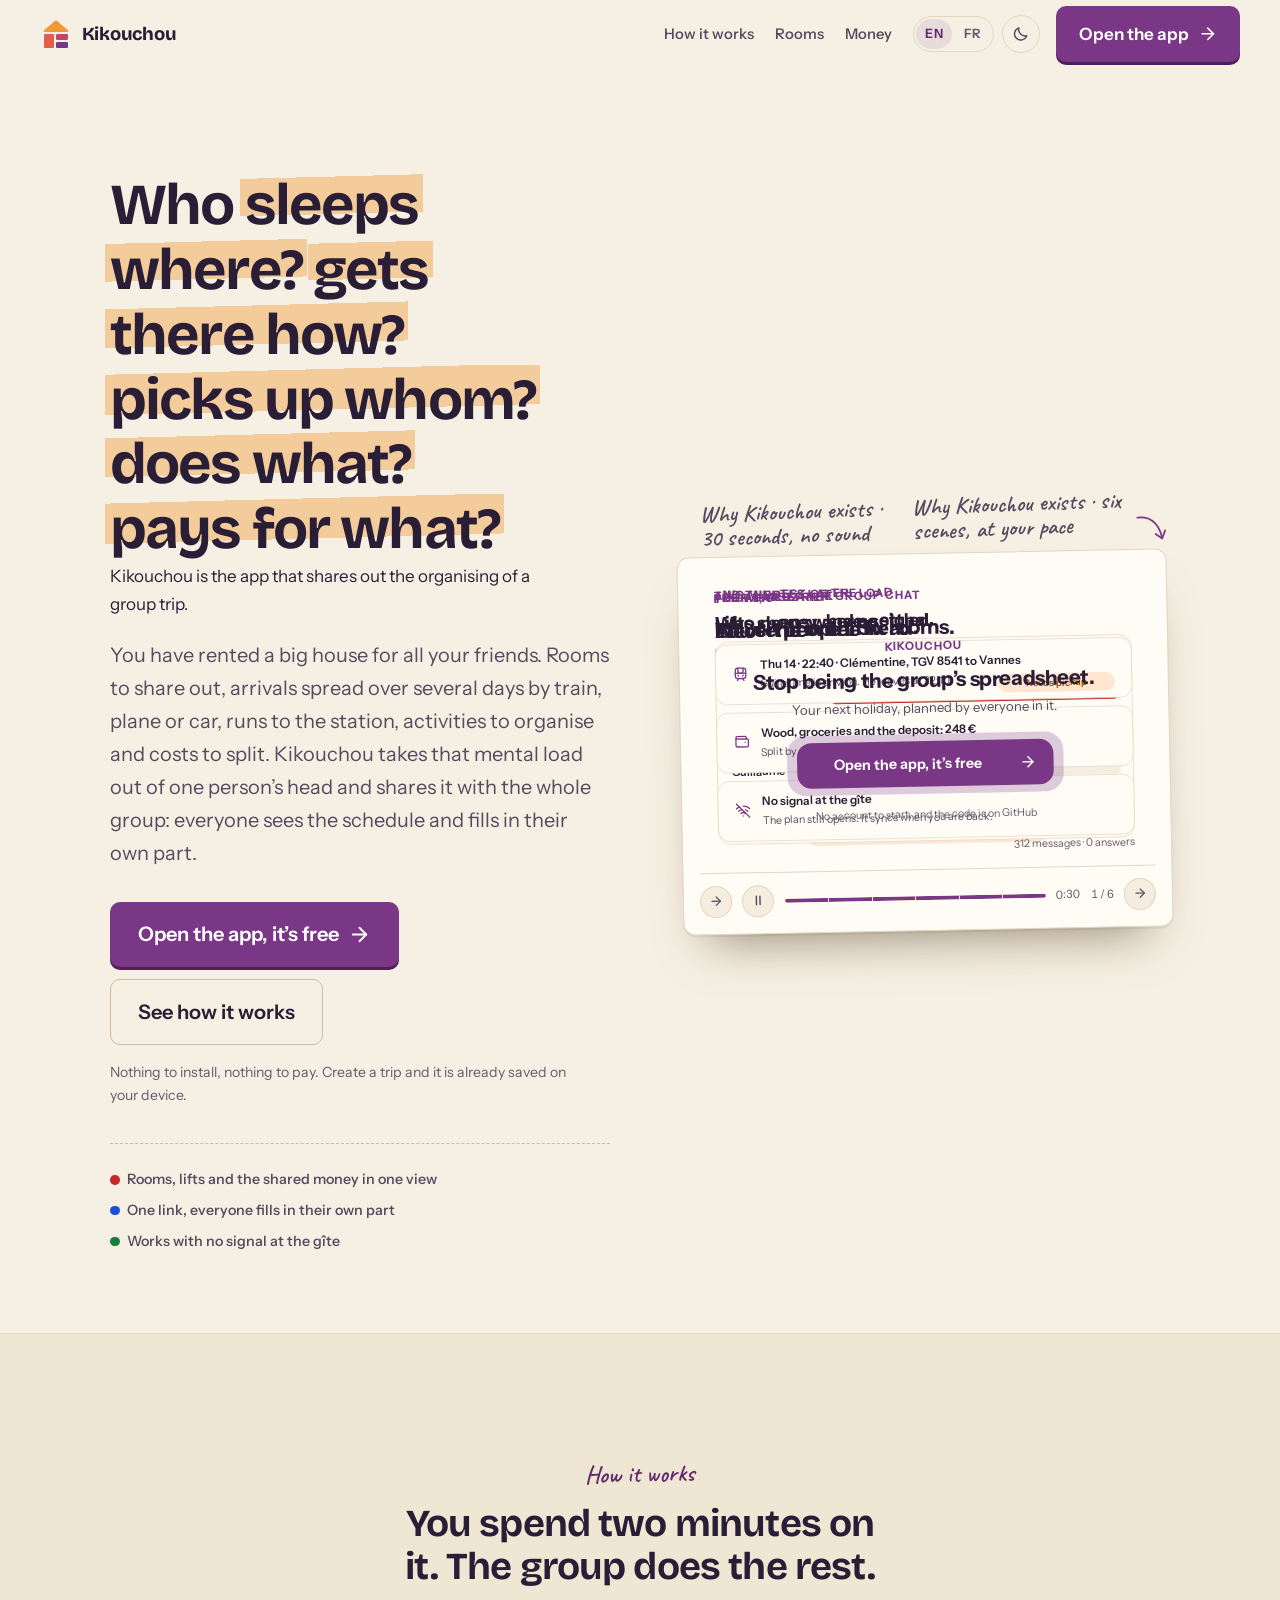
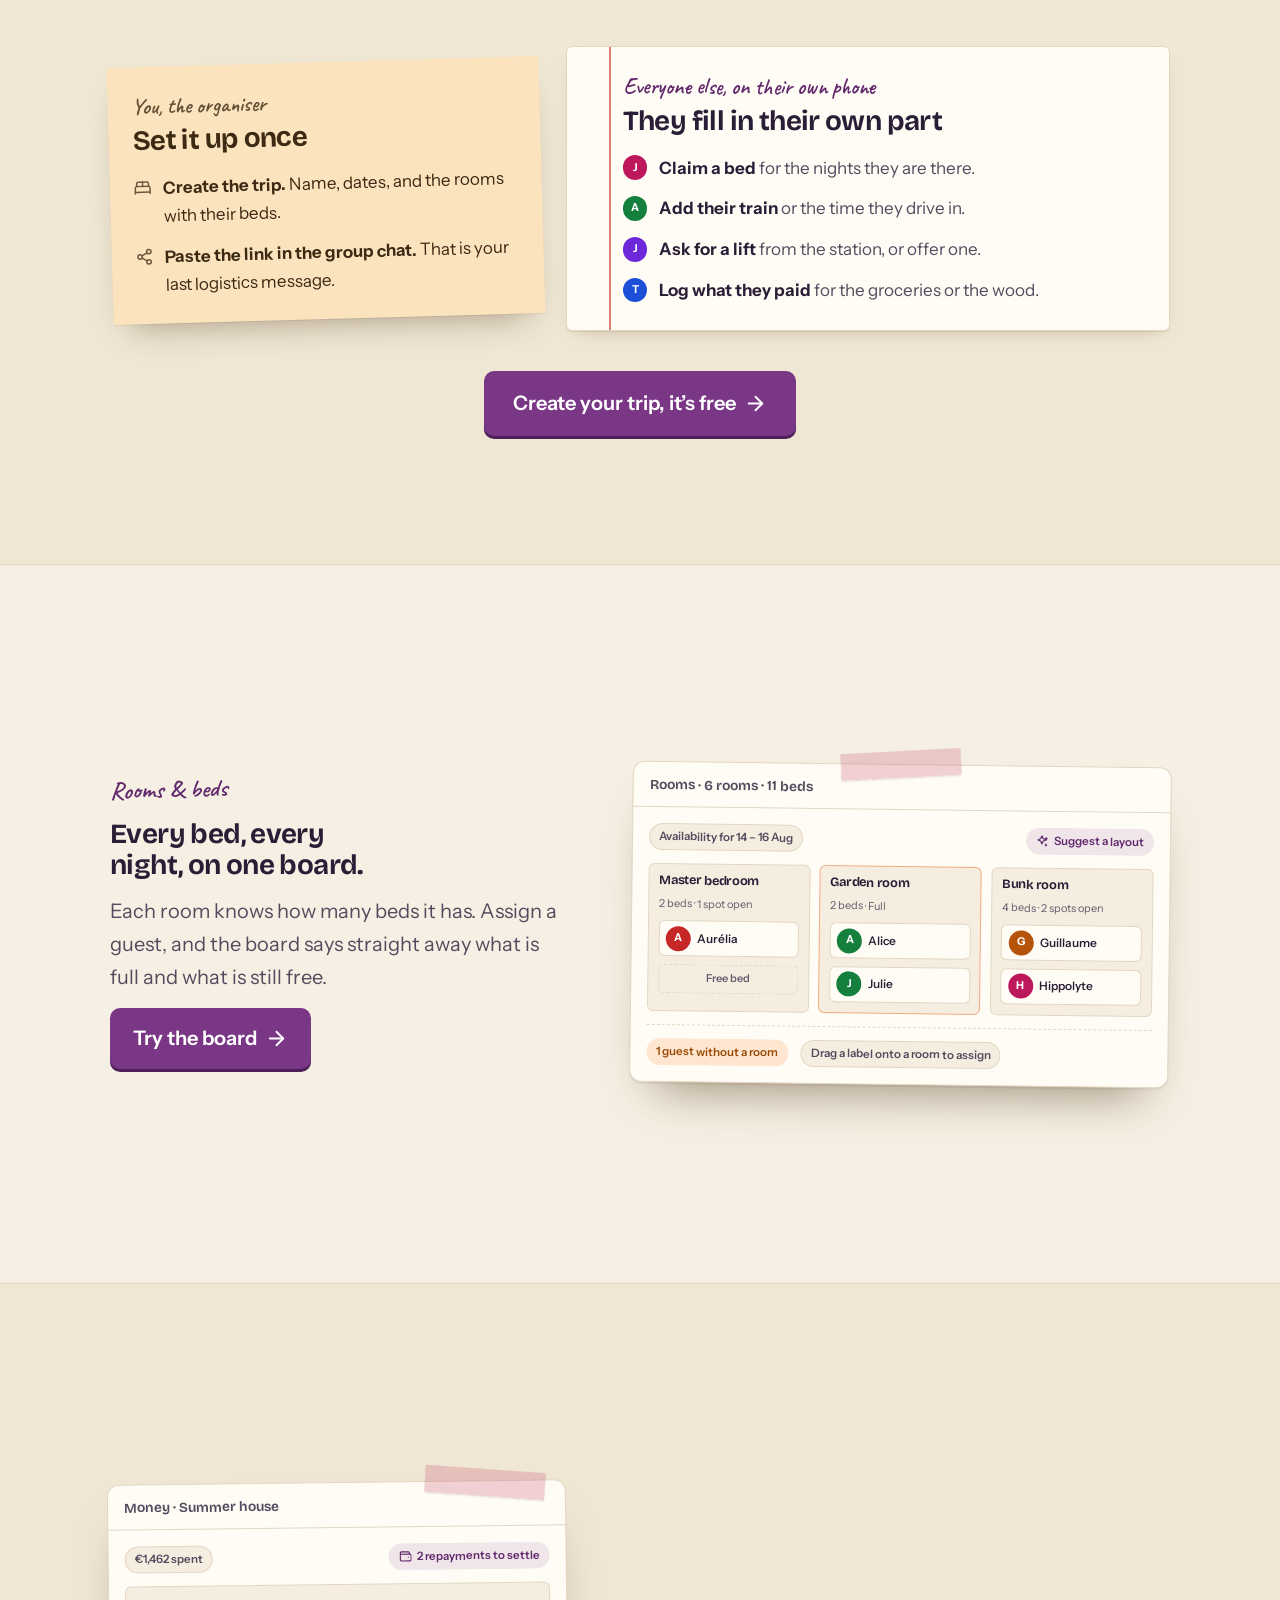
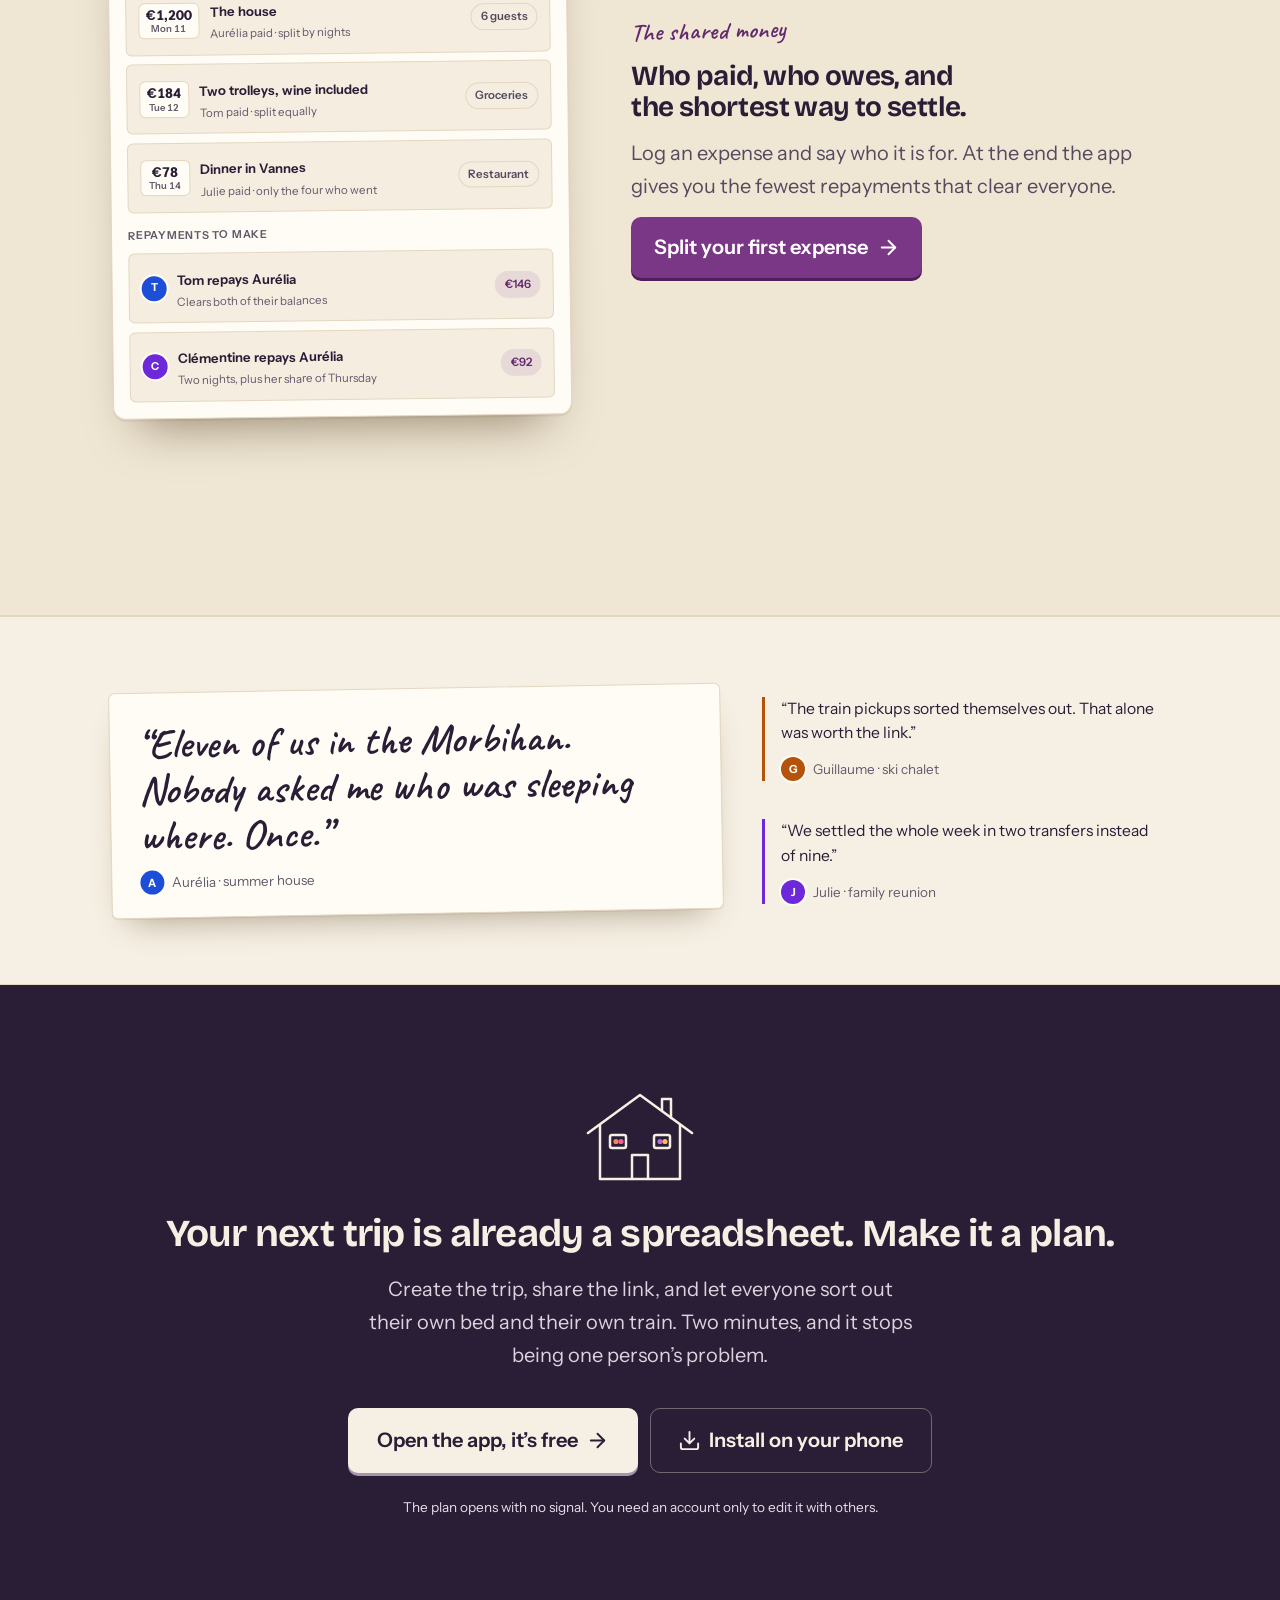
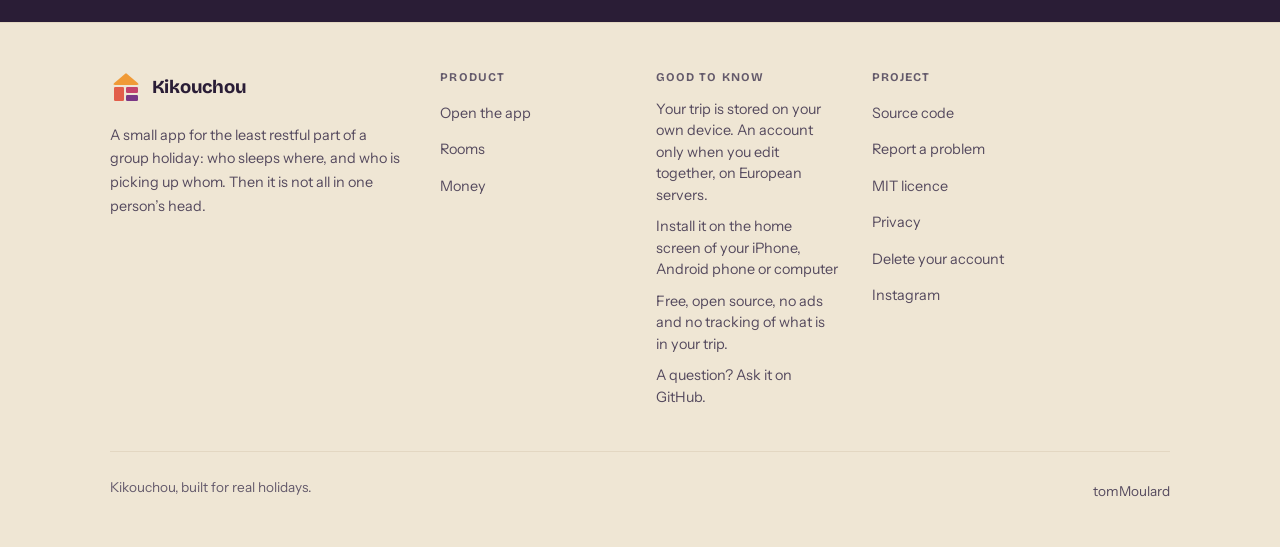
==== commit 9626f6d3: "feat(legal): add the privacy policy and the account deletion page Both app stores ask for a privacy " ====
--- a/index.html
+++ b/index.html
@@ -281,14 +281,36 @@
 <!-- ============================== HERO ============================== -->
 <section class="hero">
   <div class="container hero__grid">
-    <div>
-      <h1 data-i18n-html="hero.title">Who sleeps where, and <em>who picks up whom</em>.</h1>
+    <div class="hero__copy">
+      <!-- "Who" stays put and the question after it changes like a split-flap
+           departures board: assets/app.js flips each letter through a few
+           others before it lands on the next question. Every question sits in
+           the same grid cell, so the slot is as big as the longest one and the
+           lines under the headline never move. Screen readers get the whole
+           list once from the hidden sentence. Without JavaScript, or with
+           reduced motion, the first question stays. -->
+      <h1 class="flap">
+        <span class="sr-only" data-i18n="hero.title">Who sleeps where, who gets there how, who picks up whom, who does what and who pays for what.</span>
+        <span aria-hidden="true">
+          <span data-i18n="hero.who">Who</span>
+          <span class="flap__slot">
+            <span class="flap__q is-on"><em data-i18n="hero.q1">sleeps where?</em></span>
+            <span class="flap__q"><em data-i18n="hero.q2">gets there how?</em></span>
+            <span class="flap__q"><em data-i18n="hero.q3">picks up whom?</em></span>
+            <span class="flap__q"><em data-i18n="hero.q4">does what?</em></span>
+            <span class="flap__q"><em data-i18n="hero.q5">pays for what?</em></span>
+          </span>
+        </span>
+      </h1>
+
+      <p class="hero__what" data-i18n="hero.what">Kikouchou is the app that shares out the organising of a group trip.</p>
 
       <p class="hero__lede" data-i18n="hero.lede">
-        You have rented a house with friends. Eleven people, six rooms, arrivals spread
-        over four days and three trains to meet at the station. Kikouchou gets all of
-        that out of one person’s head and onto a plan everyone can see and fill in
-        themselves.
+        You have rented a big house for all your friends. Rooms to share out, arrivals
+        spread over several days by train, plane or car, runs to the station, activities
+        to organise and costs to split. Kikouchou takes that mental load out of one
+        person’s head and shares it with the whole group: everyone sees the schedule
+        and fills in their own part.
       </p>
 
       <div class="hero__cta">
@@ -301,6 +323,25 @@
         </a>
       </div>
 
+      <!-- The `landing-hero-first-job` experiment. assets/analytics.js shows
+           the one link the visitor's variant names and leaves the rest hidden,
+           so a visitor with no analytics, no flag or another variant sees the
+           page as it was. -->
+      <div class="hero__job" hidden>
+        <a class="btn btn--ghost btn--lg" href="https://app.kikouchou.app" data-cta="hero-job" data-job="rooms" hidden>
+          <span data-i18n="cta.jobRooms">Who sleeps where</span>
+          <svg aria-hidden="true"><use href="#i-arrow-right"/></svg>
+        </a>
+        <a class="btn btn--ghost btn--lg" href="https://app.kikouchou.app" data-cta="hero-job" data-job="rides" hidden>
+          <span data-i18n="cta.jobRides">Who gets there how</span>
+          <svg aria-hidden="true"><use href="#i-arrow-right"/></svg>
+        </a>
+        <a class="btn btn--ghost btn--lg" href="https://app.kikouchou.app" data-cta="hero-job" data-job="money" hidden>
+          <span data-i18n="cta.jobMoney">Who owes how much</span>
+          <svg aria-hidden="true"><use href="#i-arrow-right"/></svg>
+        </a>
+      </div>
+
       <p class="hero__note" data-i18n="hero.note">
         Nothing to install, nothing to pay. Create a trip and it is already saved on your device.
       </p>
@@ -326,7 +367,8 @@
            state to 100%, because the clock does not restart per scene. -->
       <figure class="vsl" id="vsl">
         <p class="note" aria-hidden="true">
-          <span data-i18n="vsl.title">Why Kikouchou exists · 30 seconds, no sound</span>
+          <span class="vsl__title--play" data-i18n="vsl.title">Why Kikouchou exists · 30 seconds, no sound</span>
+          <span class="vsl__title--step" data-i18n="vsl.titleStep">Why Kikouchou exists · six scenes, at your pace</span>
           <svg viewBox="0 0 44 40" fill="none" stroke="currentColor" stroke-width="2.2" stroke-linecap="round" stroke-linejoin="round"><path d="M3 6c14-2 26 6 30 26"/><path d="m25 27 8 6 4-10"/></svg>
         </p>
         <div class="device hero__device">
@@ -564,8 +606,17 @@
 
             <!-- Player chrome. The progress bar is the same 30-second clock as the
                  scenes, so it cannot drift out of step with them, and the button
-                 only toggles a class that pauses every animation at once. -->
+                 only toggles a class that pauses every animation at once.
+
+                 With reduced motion the clock is gone, so app.js swaps the play
+                 button for the two step buttons and the visitor turns the scenes
+                 like pages. Without JavaScript the controls stay hidden and the
+                 stage shows its still scene. -->
             <div class="vsl__controls">
+              <button type="button" class="vsl__play vsl__step" id="vsl-prev">
+                <svg class="vsl__play-icon vsl__step-icon--prev" aria-hidden="true"><use href="#i-arrow-right"/></svg>
+                <span class="sr-only" data-i18n="vsl.prev">Previous scene</span>
+              </button>
               <button type="button" class="vsl__play" id="vsl-play">
                 <svg class="vsl__play-icon" aria-hidden="true" viewBox="0 0 24 24">
                   <path class="vsl__glyph-pause" d="M9 5v14M15 5v14" fill="none" stroke="currentColor"
@@ -585,6 +636,11 @@
                 <span style="left:83.333%"></span>
               </div>
               <span class="vsl__clock" aria-hidden="true">0:30</span>
+              <span class="vsl__clock vsl__count" id="vsl-count" aria-hidden="true">1 / 6</span>
+              <button type="button" class="vsl__play vsl__step" id="vsl-next">
+                <svg class="vsl__play-icon" aria-hidden="true"><use href="#i-arrow-right"/></svg>
+                <span class="sr-only" data-i18n="vsl.next">Next scene</span>
+              </button>
             </div>
           </div>
         </div>
@@ -886,16 +942,18 @@
           <li data-i18n="footer.privacy">Your trip is stored on your own device. An account only when you edit together, on European servers.</li>
           <li><a href="https://app.kikouchou.app/?install=1" data-cta="footer-install" data-i18n="footer.install">Install it on the home screen of your iPhone, Android phone or computer</a></li>
           <li data-i18n="footer.free">Free, open source, no ads and no tracking of what is in your trip.</li>
-          <li><a href="https://github.com/tomMoulard/kikoushou/issues" rel="noopener" data-i18n="footer.ask">A question? Ask it on GitHub.</a></li>
+          <li><a href="https://github.com/tomMoulard/kikouchou/issues" rel="noopener" data-i18n="footer.ask">A question? Ask it on GitHub.</a></li>
         </ul>
       </div>
 
       <div>
         <h2 data-i18n="footer.project">Project</h2>
         <ul>
-          <li><a href="https://github.com/tomMoulard/kikoushou" rel="noopener" data-i18n="footer.source">Source code</a></li>
-          <li><a href="https://github.com/tomMoulard/kikoushou/issues" rel="noopener" data-i18n="footer.issues">Report a problem</a></li>
-          <li><a href="https://github.com/tomMoulard/kikoushou/blob/main/LICENSE" rel="noopener" data-i18n="footer.licence">MIT licence</a></li>
+          <li><a href="https://github.com/tomMoulard/kikouchou" rel="noopener" data-i18n="footer.source">Source code</a></li>
+          <li><a href="https://github.com/tomMoulard/kikouchou/issues" rel="noopener" data-i18n="footer.issues">Report a problem</a></li>
+          <li><a href="https://github.com/tomMoulard/kikouchou/blob/main/LICENSE" rel="noopener" data-i18n="footer.licence">MIT licence</a></li>
+          <li><a href="/privacy.html" data-i18n="footer.privacyPolicy">Privacy</a></li>
+          <li><a href="/delete-account.html" data-i18n="footer.deleteAccount">Delete your account</a></li>
           <li><a href="https://www.instagram.com/kikouchou.app/" rel="noopener me" data-i18n="footer.instagram">Instagram</a></li>
         </ul>
       </div>
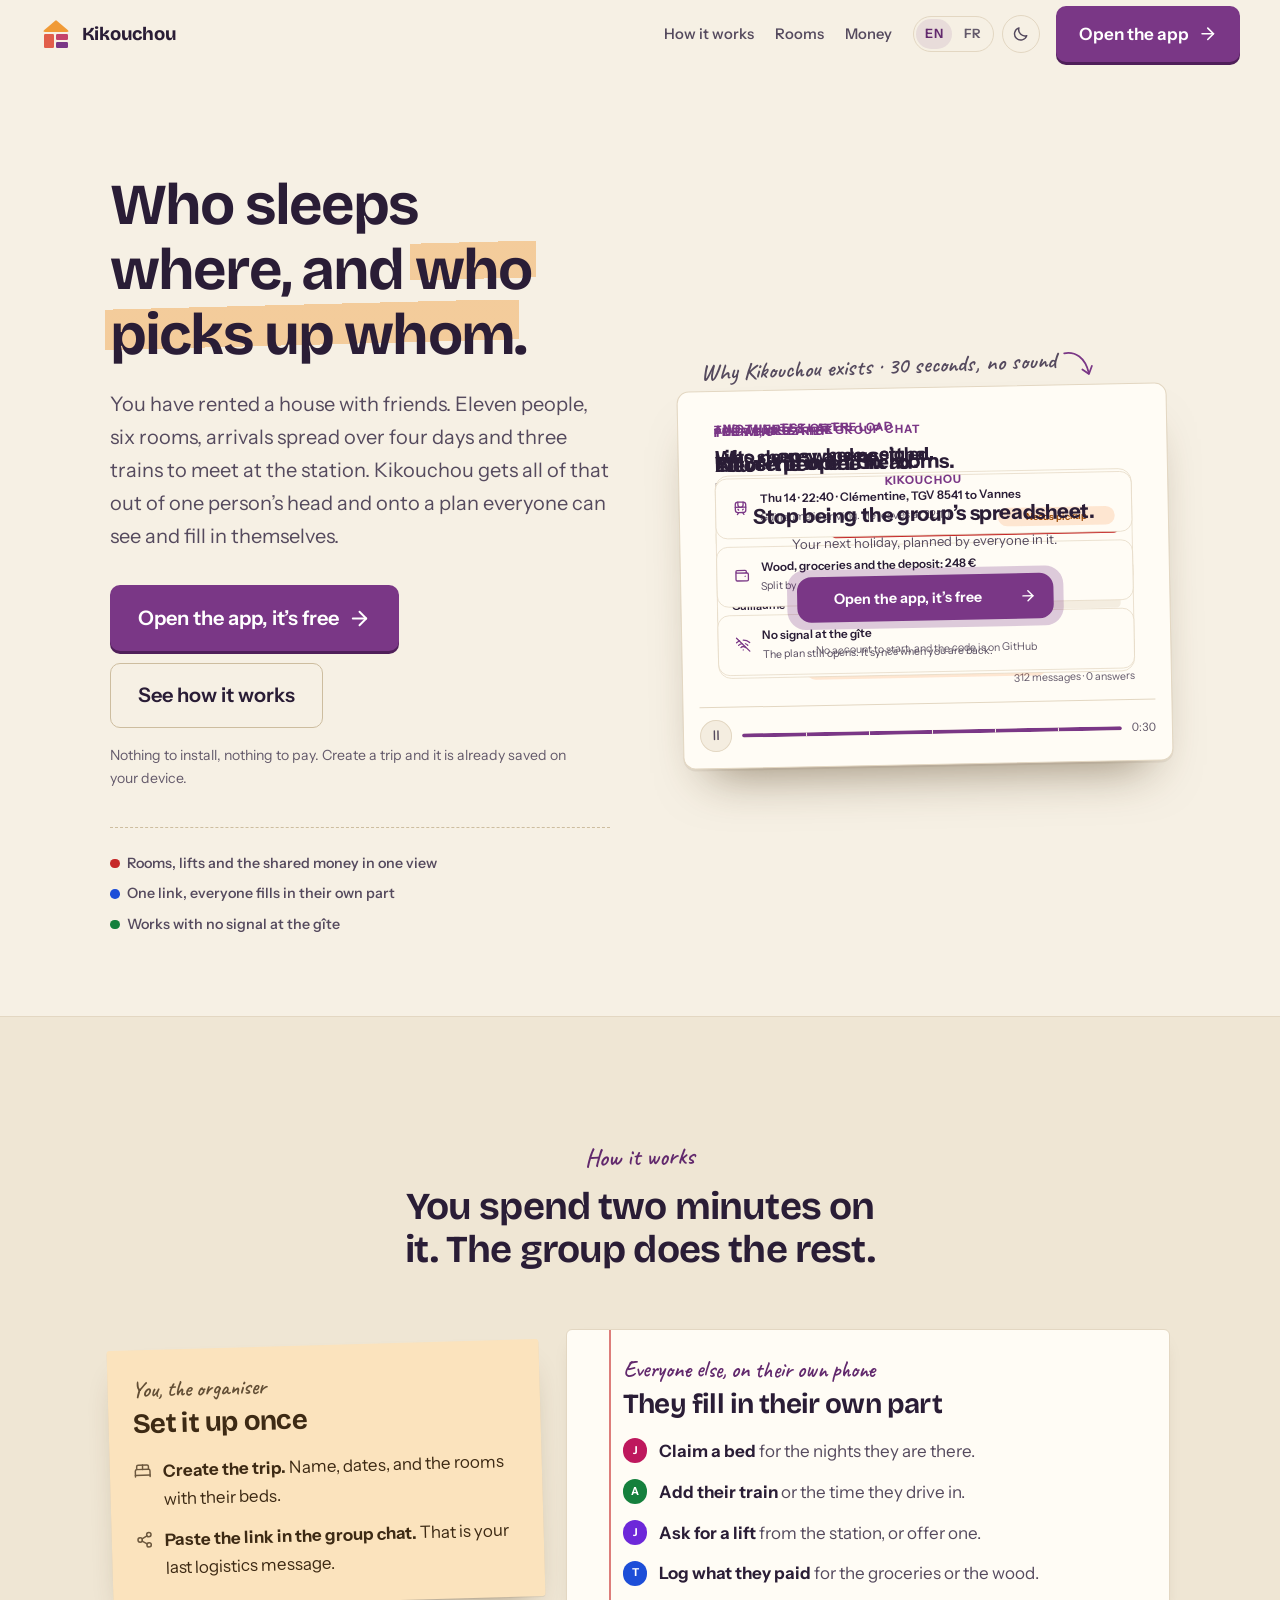
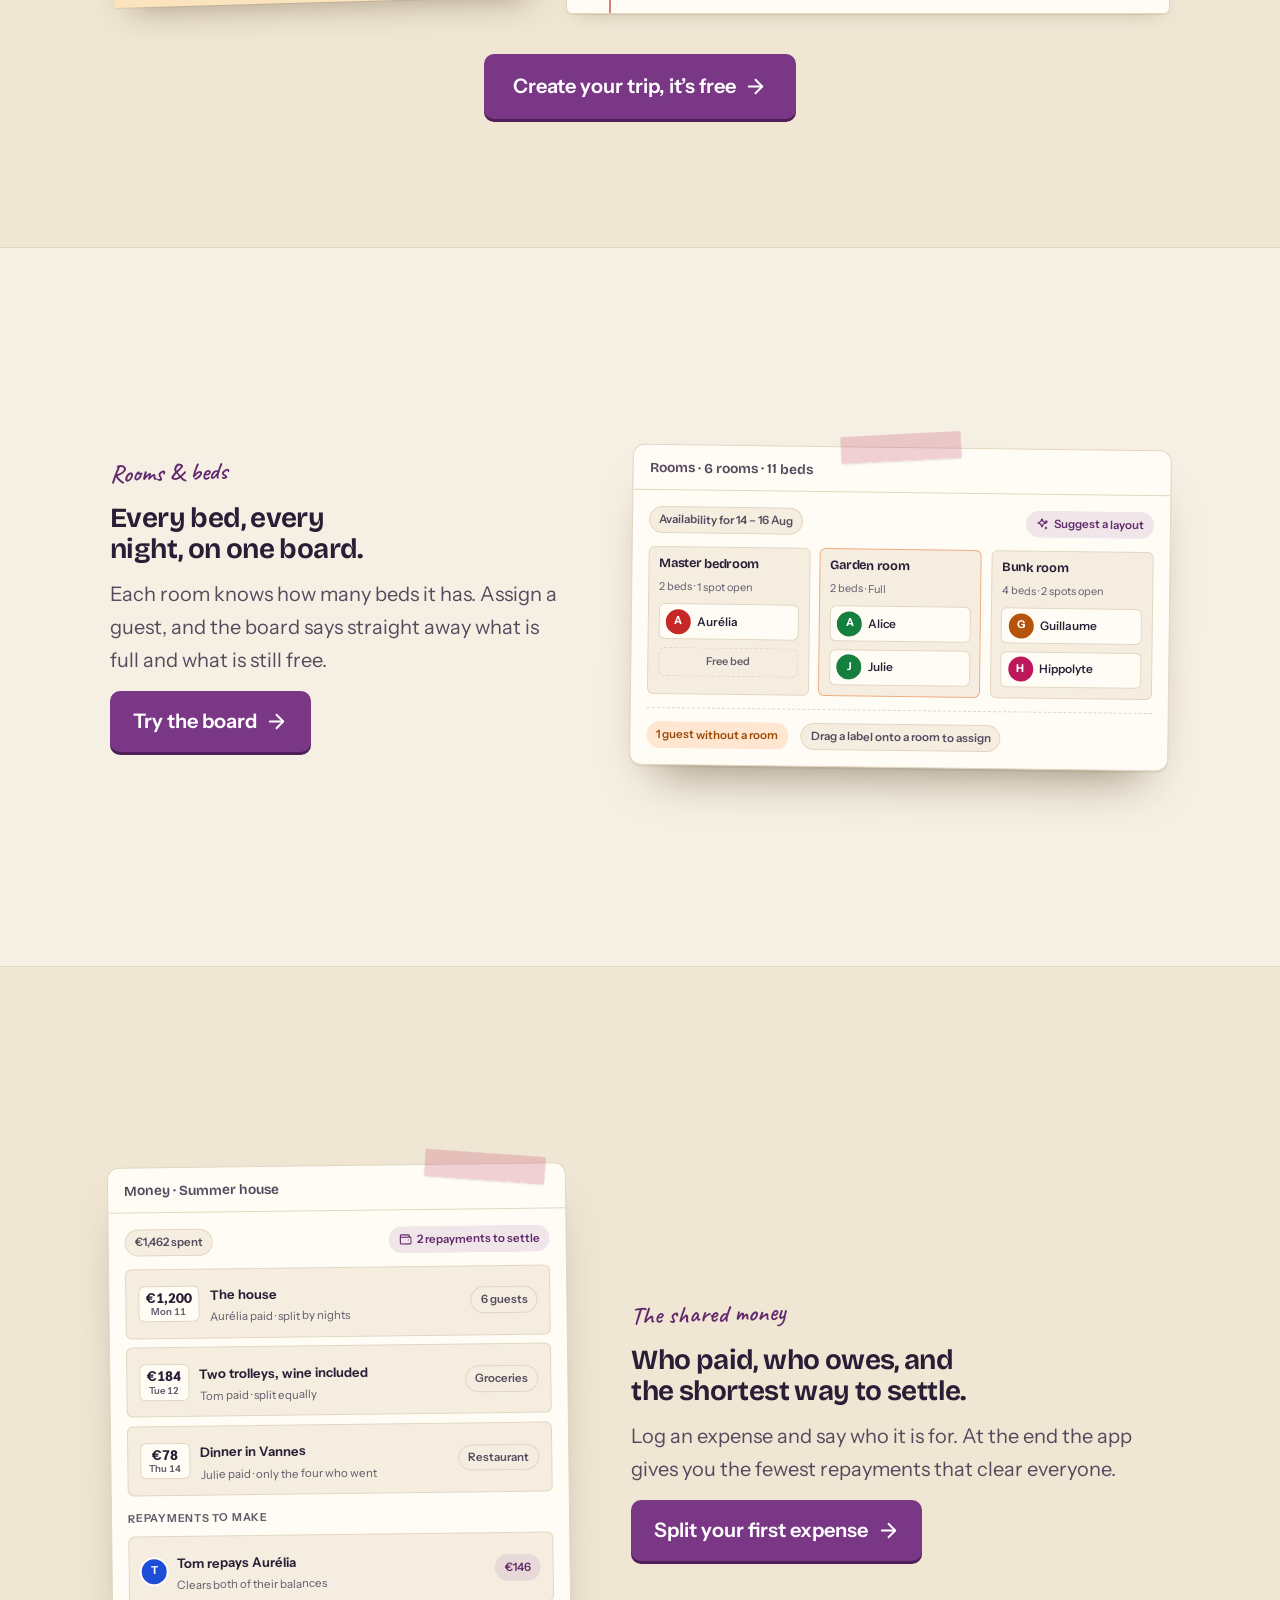
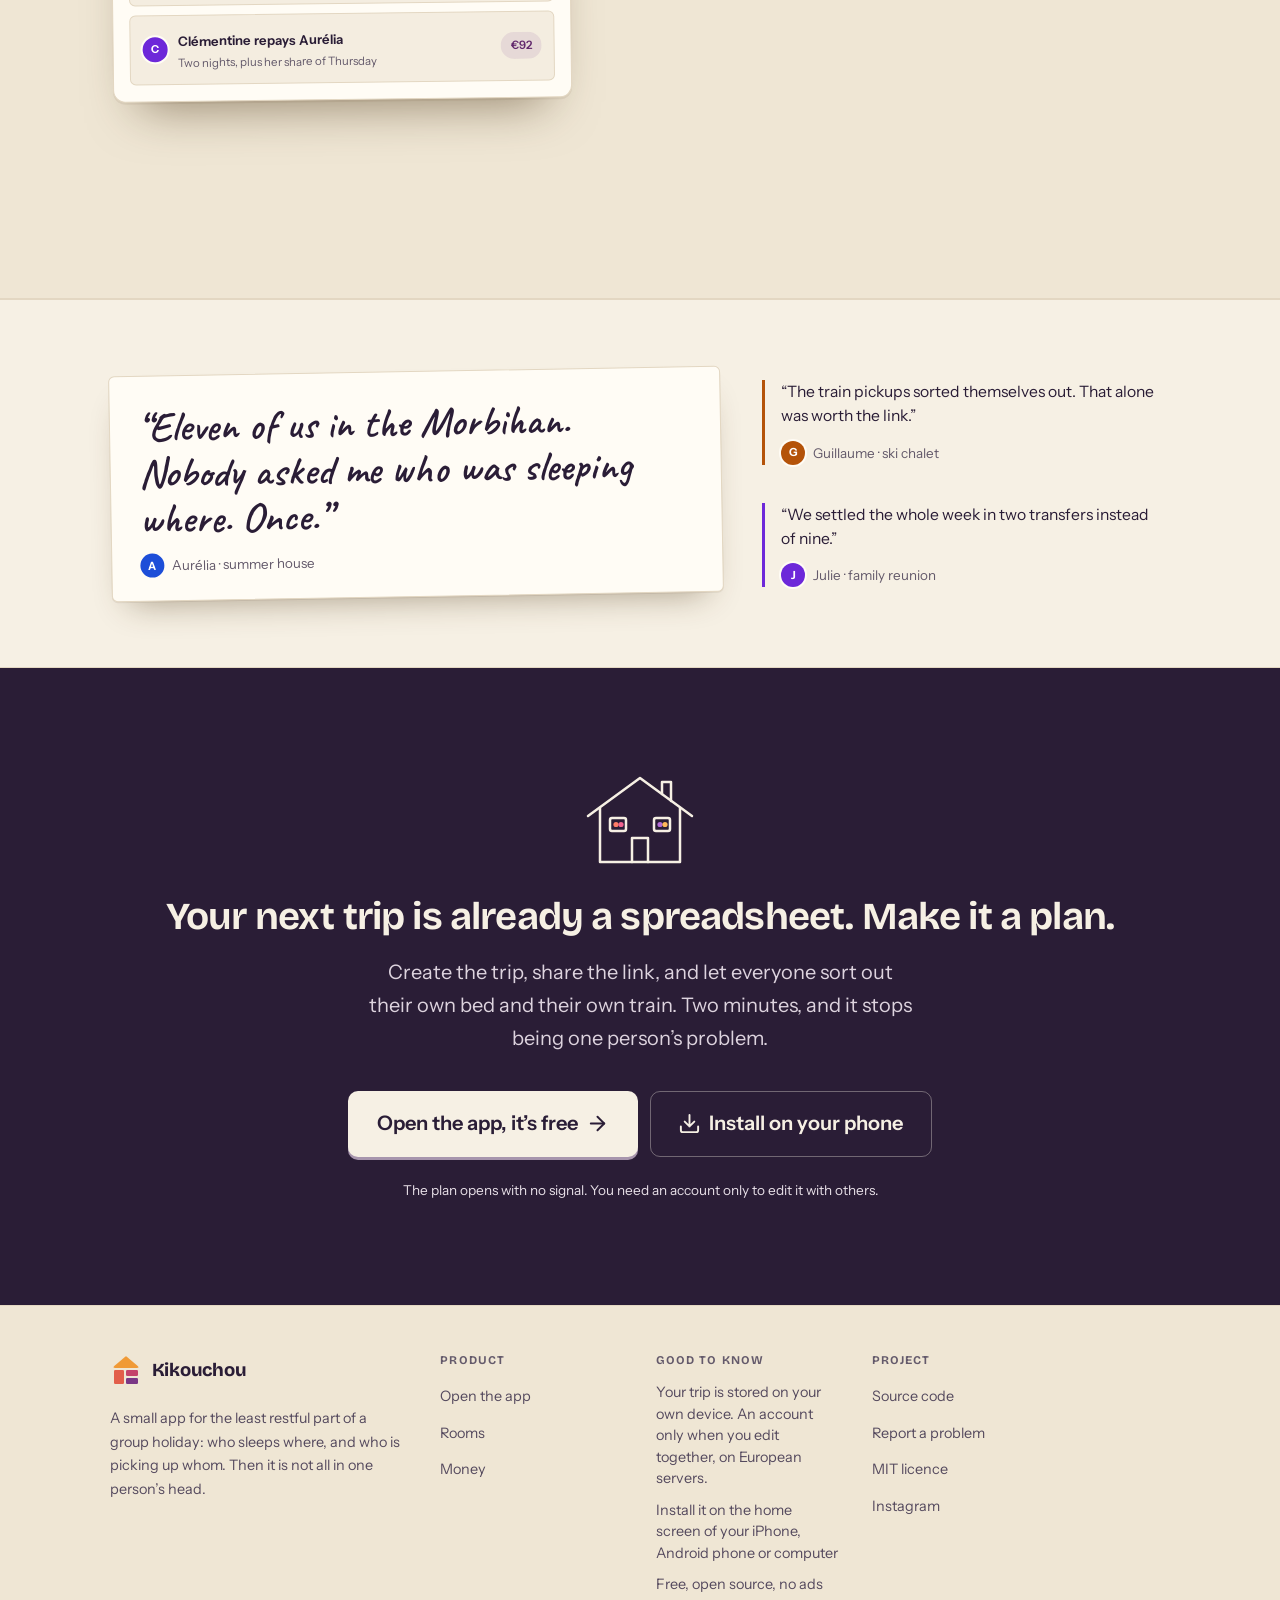
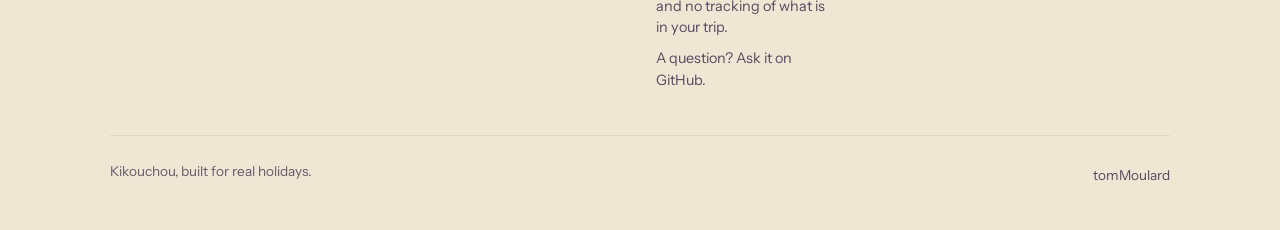
==== commit 993dd48b: "fix(vsl): turn the letter into six still pages under reduced motion With reduced motion the letter s" ====
--- a/index.html
+++ b/index.html
@@ -281,36 +281,14 @@
 <!-- ============================== HERO ============================== -->
 <section class="hero">
   <div class="container hero__grid">
-    <div class="hero__copy">
-      <!-- "Who" stays put and the question after it changes like a split-flap
-           departures board: assets/app.js flips each letter through a few
-           others before it lands on the next question. Every question sits in
-           the same grid cell, so the slot is as big as the longest one and the
-           lines under the headline never move. Screen readers get the whole
-           list once from the hidden sentence. Without JavaScript, or with
-           reduced motion, the first question stays. -->
-      <h1 class="flap">
-        <span class="sr-only" data-i18n="hero.title">Who sleeps where, who gets there how, who picks up whom, who does what and who pays for what.</span>
-        <span aria-hidden="true">
-          <span data-i18n="hero.who">Who</span>
-          <span class="flap__slot">
-            <span class="flap__q is-on"><em data-i18n="hero.q1">sleeps where?</em></span>
-            <span class="flap__q"><em data-i18n="hero.q2">gets there how?</em></span>
-            <span class="flap__q"><em data-i18n="hero.q3">picks up whom?</em></span>
-            <span class="flap__q"><em data-i18n="hero.q4">does what?</em></span>
-            <span class="flap__q"><em data-i18n="hero.q5">pays for what?</em></span>
-          </span>
-        </span>
-      </h1>
-
-      <p class="hero__what" data-i18n="hero.what">Kikouchou is the app that shares out the organising of a group trip.</p>
+    <div>
+      <h1 data-i18n-html="hero.title">Who sleeps where, and <em>who picks up whom</em>.</h1>
 
       <p class="hero__lede" data-i18n="hero.lede">
-        You have rented a big house for all your friends. Rooms to share out, arrivals
-        spread over several days by train, plane or car, runs to the station, activities
-        to organise and costs to split. Kikouchou takes that mental load out of one
-        person’s head and shares it with the whole group: everyone sees the schedule
-        and fills in their own part.
+        You have rented a house with friends. Eleven people, six rooms, arrivals spread
+        over four days and three trains to meet at the station. Kikouchou gets all of
+        that out of one person’s head and onto a plan everyone can see and fill in
+        themselves.
       </p>
 
       <div class="hero__cta">
@@ -320,25 +298,6 @@
         </a>
         <a class="btn btn--ghost btn--lg" href="#how">
           <span data-i18n="cta.see">See how it works</span>
-        </a>
-      </div>
-
-      <!-- The `landing-hero-first-job` experiment. assets/analytics.js shows
-           the one link the visitor's variant names and leaves the rest hidden,
-           so a visitor with no analytics, no flag or another variant sees the
-           page as it was. -->
-      <div class="hero__job" hidden>
-        <a class="btn btn--ghost btn--lg" href="https://app.kikouchou.app" data-cta="hero-job" data-job="rooms" hidden>
-          <span data-i18n="cta.jobRooms">Who sleeps where</span>
-          <svg aria-hidden="true"><use href="#i-arrow-right"/></svg>
-        </a>
-        <a class="btn btn--ghost btn--lg" href="https://app.kikouchou.app" data-cta="hero-job" data-job="rides" hidden>
-          <span data-i18n="cta.jobRides">Who gets there how</span>
-          <svg aria-hidden="true"><use href="#i-arrow-right"/></svg>
-        </a>
-        <a class="btn btn--ghost btn--lg" href="https://app.kikouchou.app" data-cta="hero-job" data-job="money" hidden>
-          <span data-i18n="cta.jobMoney">Who owes how much</span>
-          <svg aria-hidden="true"><use href="#i-arrow-right"/></svg>
         </a>
       </div>
 
@@ -942,18 +901,16 @@
           <li data-i18n="footer.privacy">Your trip is stored on your own device. An account only when you edit together, on European servers.</li>
           <li><a href="https://app.kikouchou.app/?install=1" data-cta="footer-install" data-i18n="footer.install">Install it on the home screen of your iPhone, Android phone or computer</a></li>
           <li data-i18n="footer.free">Free, open source, no ads and no tracking of what is in your trip.</li>
-          <li><a href="https://github.com/tomMoulard/kikouchou/issues" rel="noopener" data-i18n="footer.ask">A question? Ask it on GitHub.</a></li>
+          <li><a href="https://github.com/tomMoulard/kikoushou/issues" rel="noopener" data-i18n="footer.ask">A question? Ask it on GitHub.</a></li>
         </ul>
       </div>
 
       <div>
         <h2 data-i18n="footer.project">Project</h2>
         <ul>
-          <li><a href="https://github.com/tomMoulard/kikouchou" rel="noopener" data-i18n="footer.source">Source code</a></li>
-          <li><a href="https://github.com/tomMoulard/kikouchou/issues" rel="noopener" data-i18n="footer.issues">Report a problem</a></li>
-          <li><a href="https://github.com/tomMoulard/kikouchou/blob/main/LICENSE" rel="noopener" data-i18n="footer.licence">MIT licence</a></li>
-          <li><a href="/privacy.html" data-i18n="footer.privacyPolicy">Privacy</a></li>
-          <li><a href="/delete-account.html" data-i18n="footer.deleteAccount">Delete your account</a></li>
+          <li><a href="https://github.com/tomMoulard/kikoushou" rel="noopener" data-i18n="footer.source">Source code</a></li>
+          <li><a href="https://github.com/tomMoulard/kikoushou/issues" rel="noopener" data-i18n="footer.issues">Report a problem</a></li>
+          <li><a href="https://github.com/tomMoulard/kikoushou/blob/main/LICENSE" rel="noopener" data-i18n="footer.licence">MIT licence</a></li>
           <li><a href="https://www.instagram.com/kikouchou.app/" rel="noopener me" data-i18n="footer.instagram">Instagram</a></li>
         </ul>
       </div>
--- a/assets/styles.css
+++ b/assets/styles.css
@@ -792,9 +792,18 @@
 /* One class stops the whole clock: scenes, beats and progress bar alike. */
 .vsl.is-paused * { animation-play-state: paused; }
 
-/* Reduced motion gets the payoff scene as a still frame. The global rule in
-   the reset collapses every duration to nothing, which would otherwise leave
-   all six scenes stacked on their end state, which is invisible. */
+/* The step buttons and the scene counter only exist in step mode, below. */
+.vsl__step,
+.vsl__count,
+.vsl__title--step { display: none; }
+.vsl__step-icon--prev { rotate: 180deg; }
+
+/* Reduced motion gets the letter as six still pages. The global rule in the
+   reset collapses every duration to nothing, which would otherwise leave all
+   six scenes stacked on their end state, which is invisible, so every scene
+   is drawn at rest and only one is shown at a time. Without JavaScript that
+   one is the payoff scene and there are no controls. With it, app.js adds
+   `is-stepping`, marks the current scene and the visitor turns the pages. */
 @media (prefers-reduced-motion: reduce) {
   .vsl__scene { display: none; }
   .vsl__scene--still { display: block; }
@@ -804,6 +813,23 @@
     transform: none !important;
   }
   .vsl__controls { display: none; }
+
+  .vsl.is-stepping .vsl__scene { display: none; }
+  .vsl.is-stepping .vsl__scene.is-current { display: block; }
+  .vsl.is-stepping .vsl__controls { display: flex; }
+  .vsl.is-stepping .vsl__play:not(.vsl__step),
+  .vsl.is-stepping .vsl__clock:not(.vsl__count),
+  .vsl.is-stepping .vsl__title--play { display: none; }
+  .vsl.is-stepping .vsl__step { display: inline-flex; }
+  .vsl.is-stepping .vsl__count,
+  .vsl.is-stepping .vsl__title--step { display: inline; }
+  .vsl.is-stepping .vsl__step:disabled { opacity: .4; cursor: default; }
+  .vsl.is-stepping .vsl__step:disabled:hover { color: var(--text-muted); border-color: var(--border); }
+  /* The bar fills one segment per page instead of running on the clock. */
+  .vsl.is-stepping .vsl__progress-fill {
+    animation: none;
+    transform: scaleX(var(--vsl-step, 1));
+  }
 }
 
 /* --- Product mockups ---------------------------------------------------- */
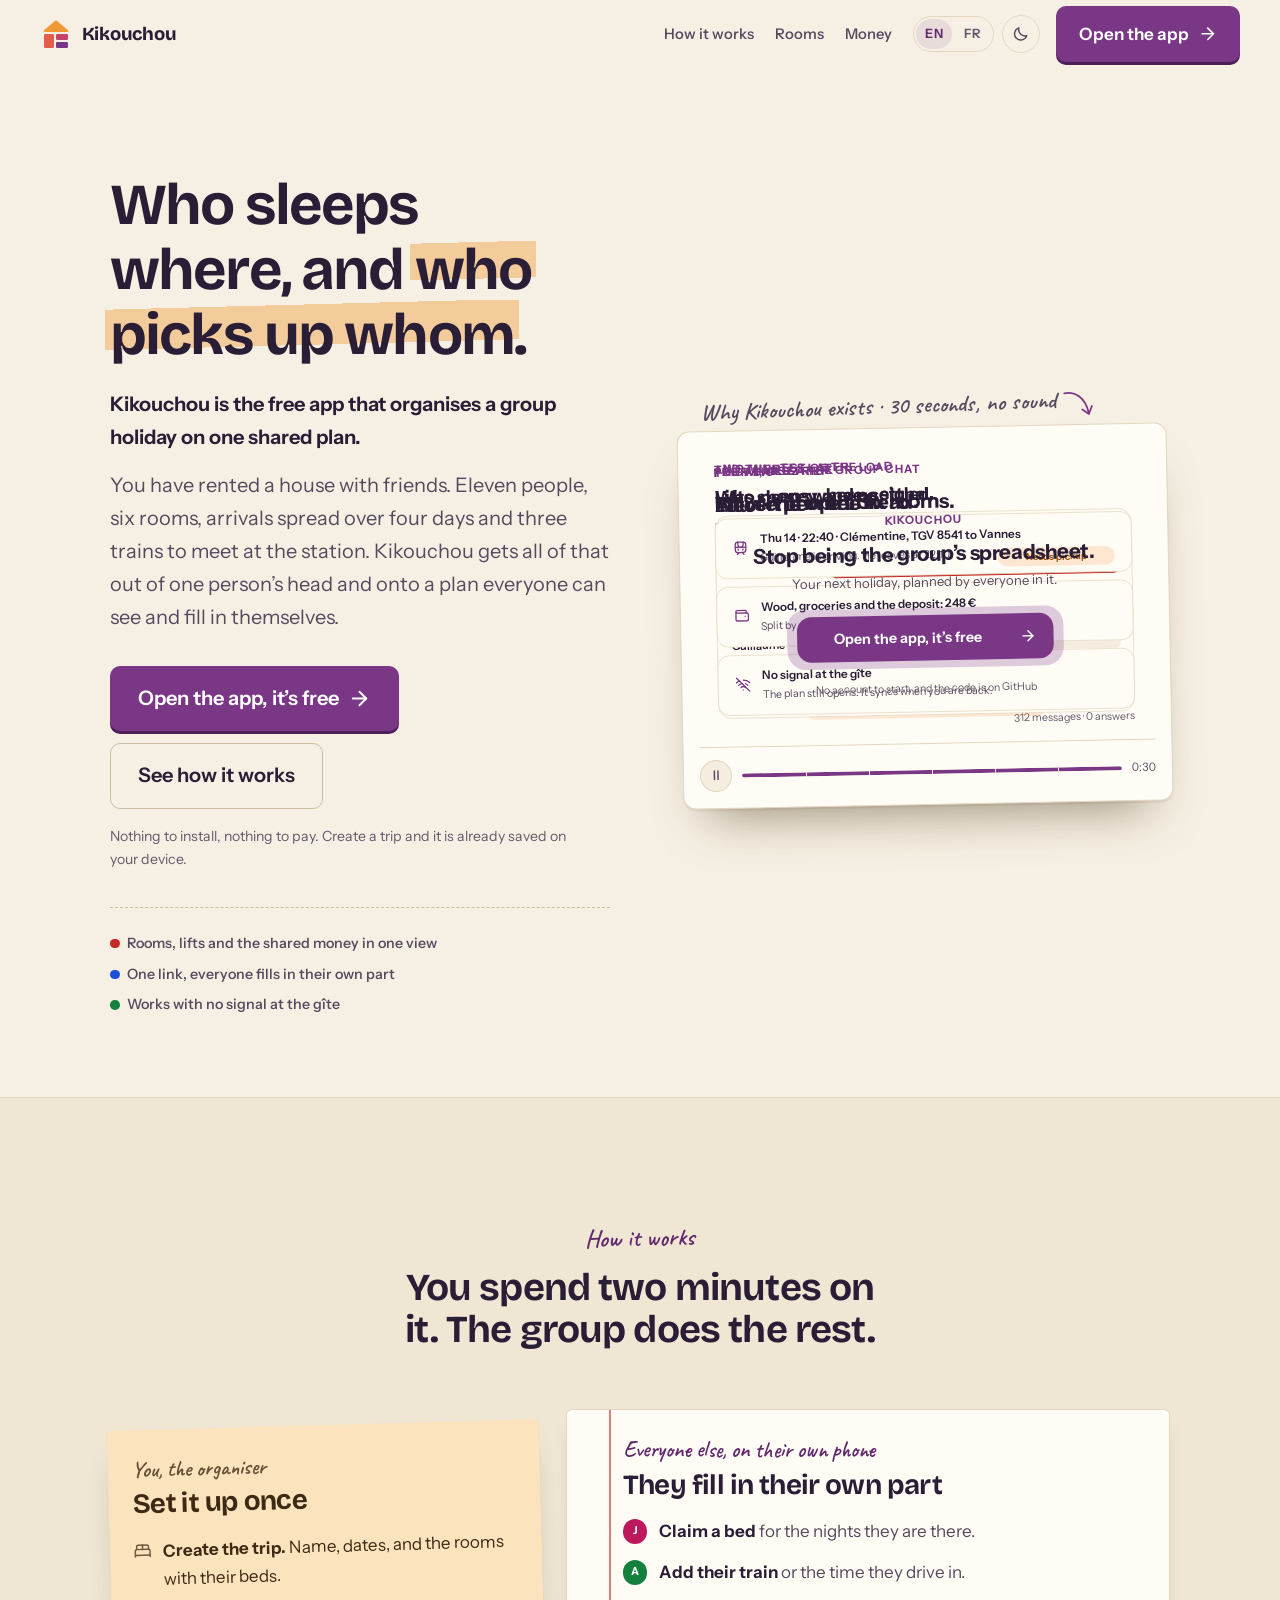
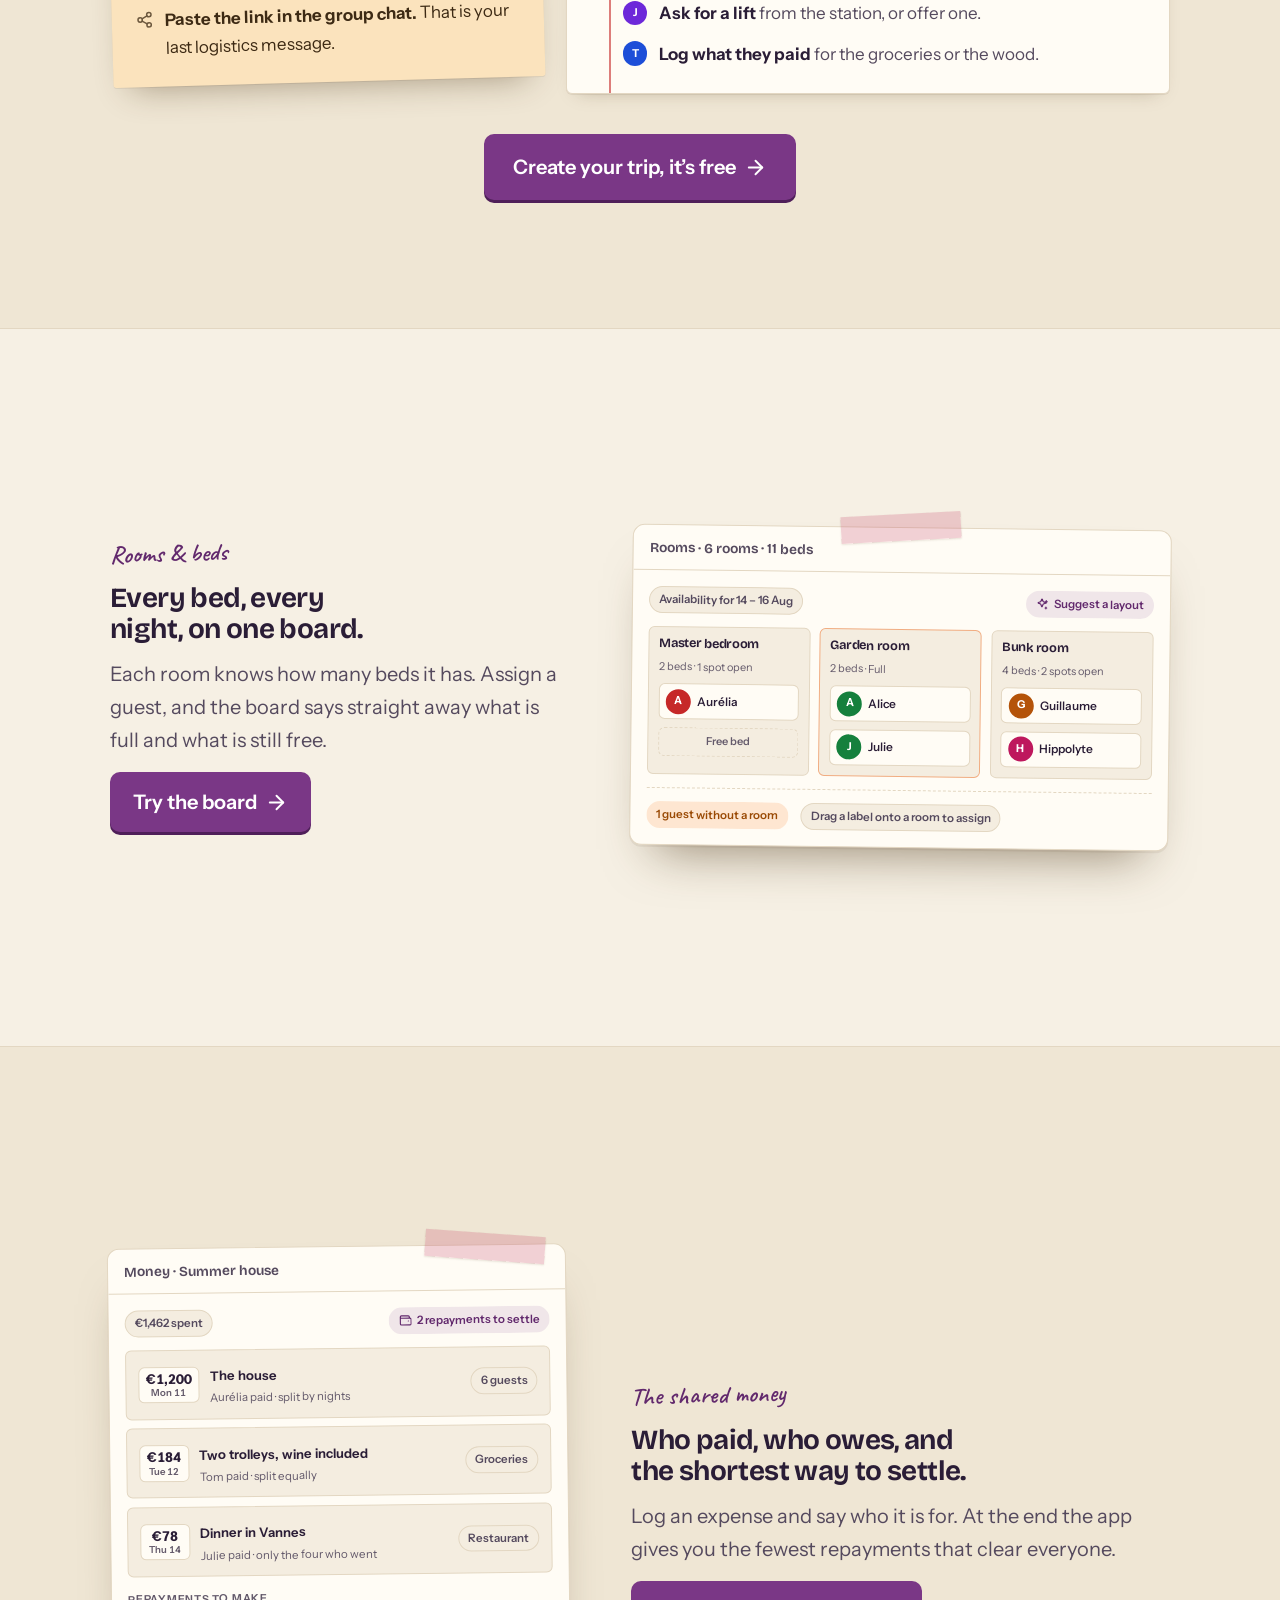
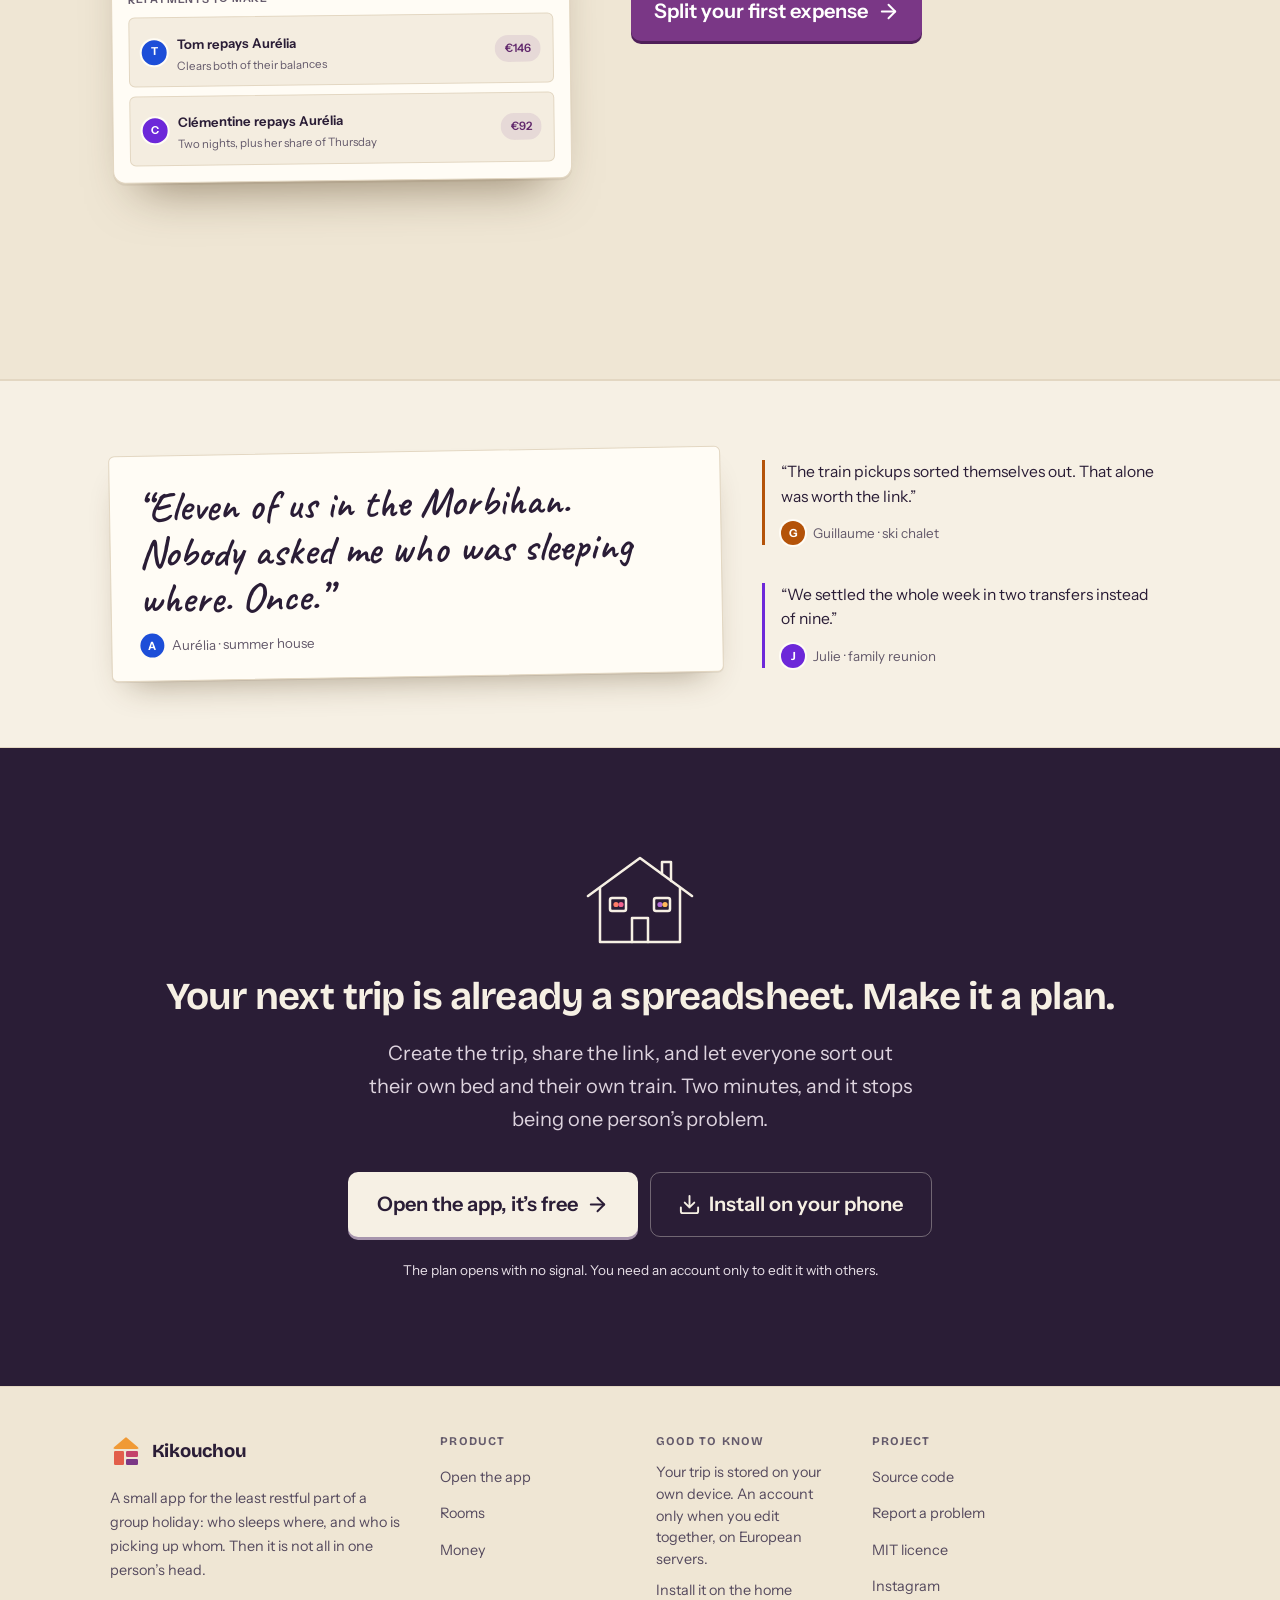
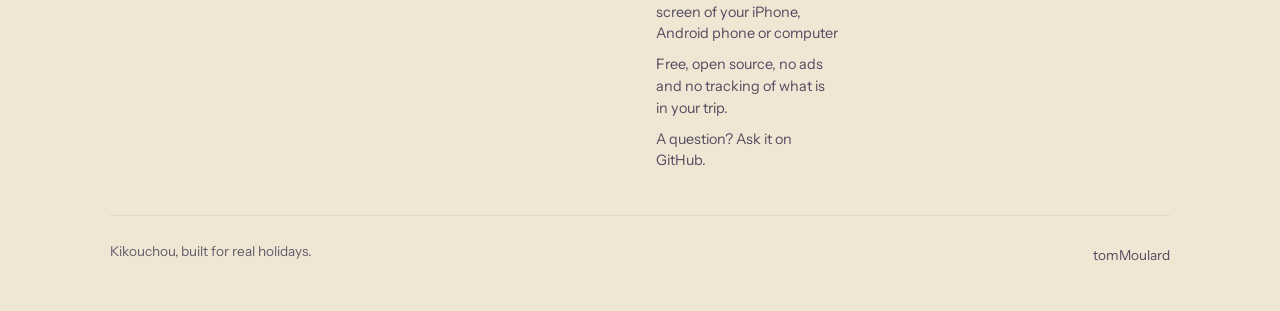
==== commit 796df3e4: "feat(hero): say what the app is under the headline A reader said the page never told them what Kikou" ====
--- a/index.html
+++ b/index.html
@@ -284,6 +284,8 @@
     <div>
       <h1 data-i18n-html="hero.title">Who sleeps where, and <em>who picks up whom</em>.</h1>
 
+      <p class="hero__what" data-i18n="hero.what">Kikouchou is the free app that organises a group holiday on one shared plan.</p>
+
       <p class="hero__lede" data-i18n="hero.lede">
         You have rented a house with friends. Eleven people, six rooms, arrivals spread
         over four days and three trains to meet at the station. Kikouchou gets all of
@@ -298,6 +300,25 @@
         </a>
         <a class="btn btn--ghost btn--lg" href="#how">
           <span data-i18n="cta.see">See how it works</span>
+        </a>
+      </div>
+
+      <!-- The `landing-hero-first-job` experiment. assets/analytics.js shows
+           the one link the visitor's variant names and leaves the rest hidden,
+           so a visitor with no analytics, no flag or another variant sees the
+           page as it was. -->
+      <div class="hero__job" hidden>
+        <a class="btn btn--ghost btn--lg" href="https://app.kikouchou.app" data-cta="hero-job" data-job="rooms" hidden>
+          <span data-i18n="cta.jobRooms">Who sleeps where</span>
+          <svg aria-hidden="true"><use href="#i-arrow-right"/></svg>
+        </a>
+        <a class="btn btn--ghost btn--lg" href="https://app.kikouchou.app" data-cta="hero-job" data-job="rides" hidden>
+          <span data-i18n="cta.jobRides">Who gets there how</span>
+          <svg aria-hidden="true"><use href="#i-arrow-right"/></svg>
+        </a>
+        <a class="btn btn--ghost btn--lg" href="https://app.kikouchou.app" data-cta="hero-job" data-job="money" hidden>
+          <span data-i18n="cta.jobMoney">Who owes how much</span>
+          <svg aria-hidden="true"><use href="#i-arrow-right"/></svg>
         </a>
       </div>
 
--- a/assets/styles.css
+++ b/assets/styles.css
@@ -526,13 +526,25 @@
   -webkit-box-decoration-break: clone;
   box-decoration-break: clone;
 }
+/* What the product is, in one plain sentence, for the reader the headline's
+   question does not tell. */
+.hero__what {
+  margin-top: 1.3rem;
+  font-size: var(--step-1);
+  font-weight: 650;
+  color: var(--text);
+  max-width: 34rem;
+}
 .hero__lede {
-  margin-top: 1.3rem;
+  margin-top: .9rem;
   font-size: var(--step-1);
   color: var(--text-muted);
   max-width: 34rem;
 }
 .hero__cta { display: flex; flex-wrap: wrap; gap: .75rem; margin-top: 2rem; }
+/* The `landing-hero-first-job` experiment link, under the two buttons. */
+.hero__job { display: flex; margin-top: .75rem; }
+.hero__job[hidden], .hero__job [hidden] { display: none; }
 
 /* Two differently sized pills stacked on a phone read as a mistake; full-width
    buttons give the hero a clean left edge and a bigger tap target. */
@@ -540,6 +552,7 @@
   .hero__cta,
   .cta__actions { flex-direction: column; align-items: stretch; }
   .hero__cta .btn,
+  .hero__job .btn,
   .cta__actions .btn { width: 100%; }
 }
 .hero__note {
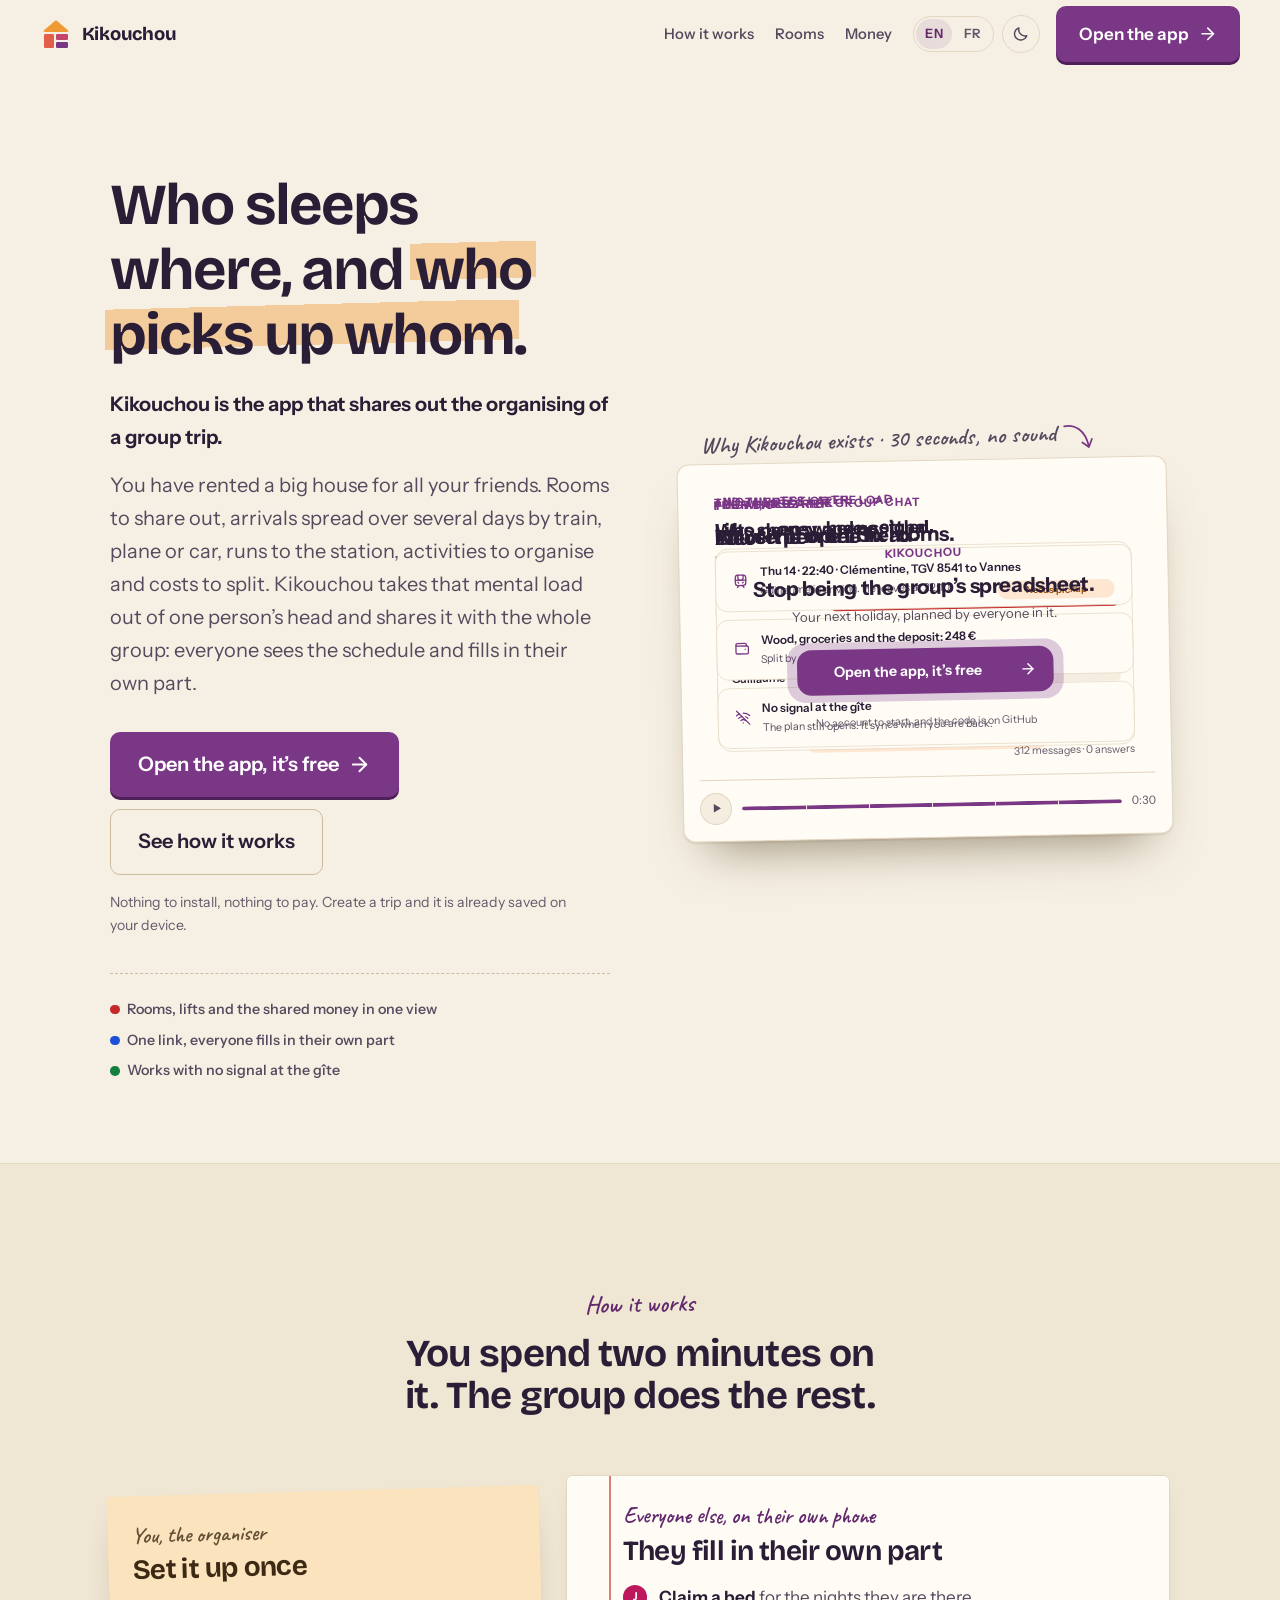
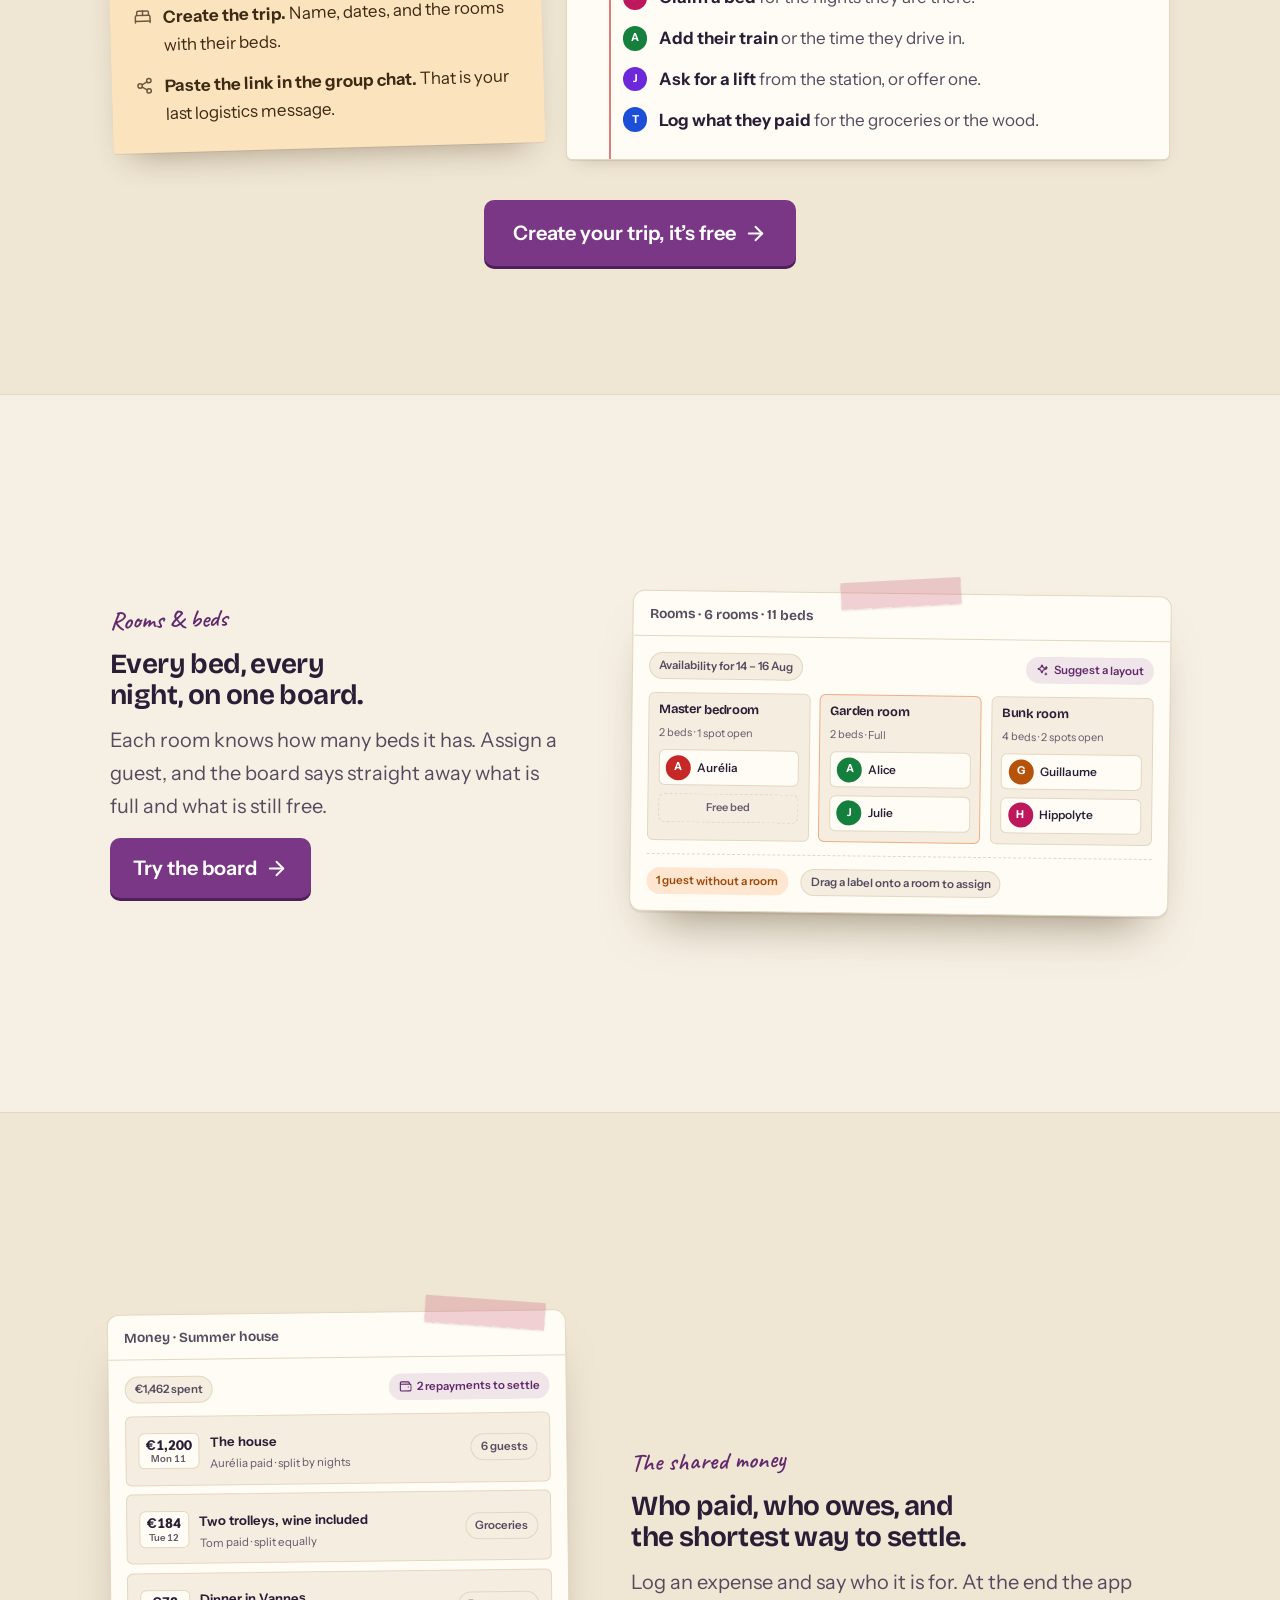
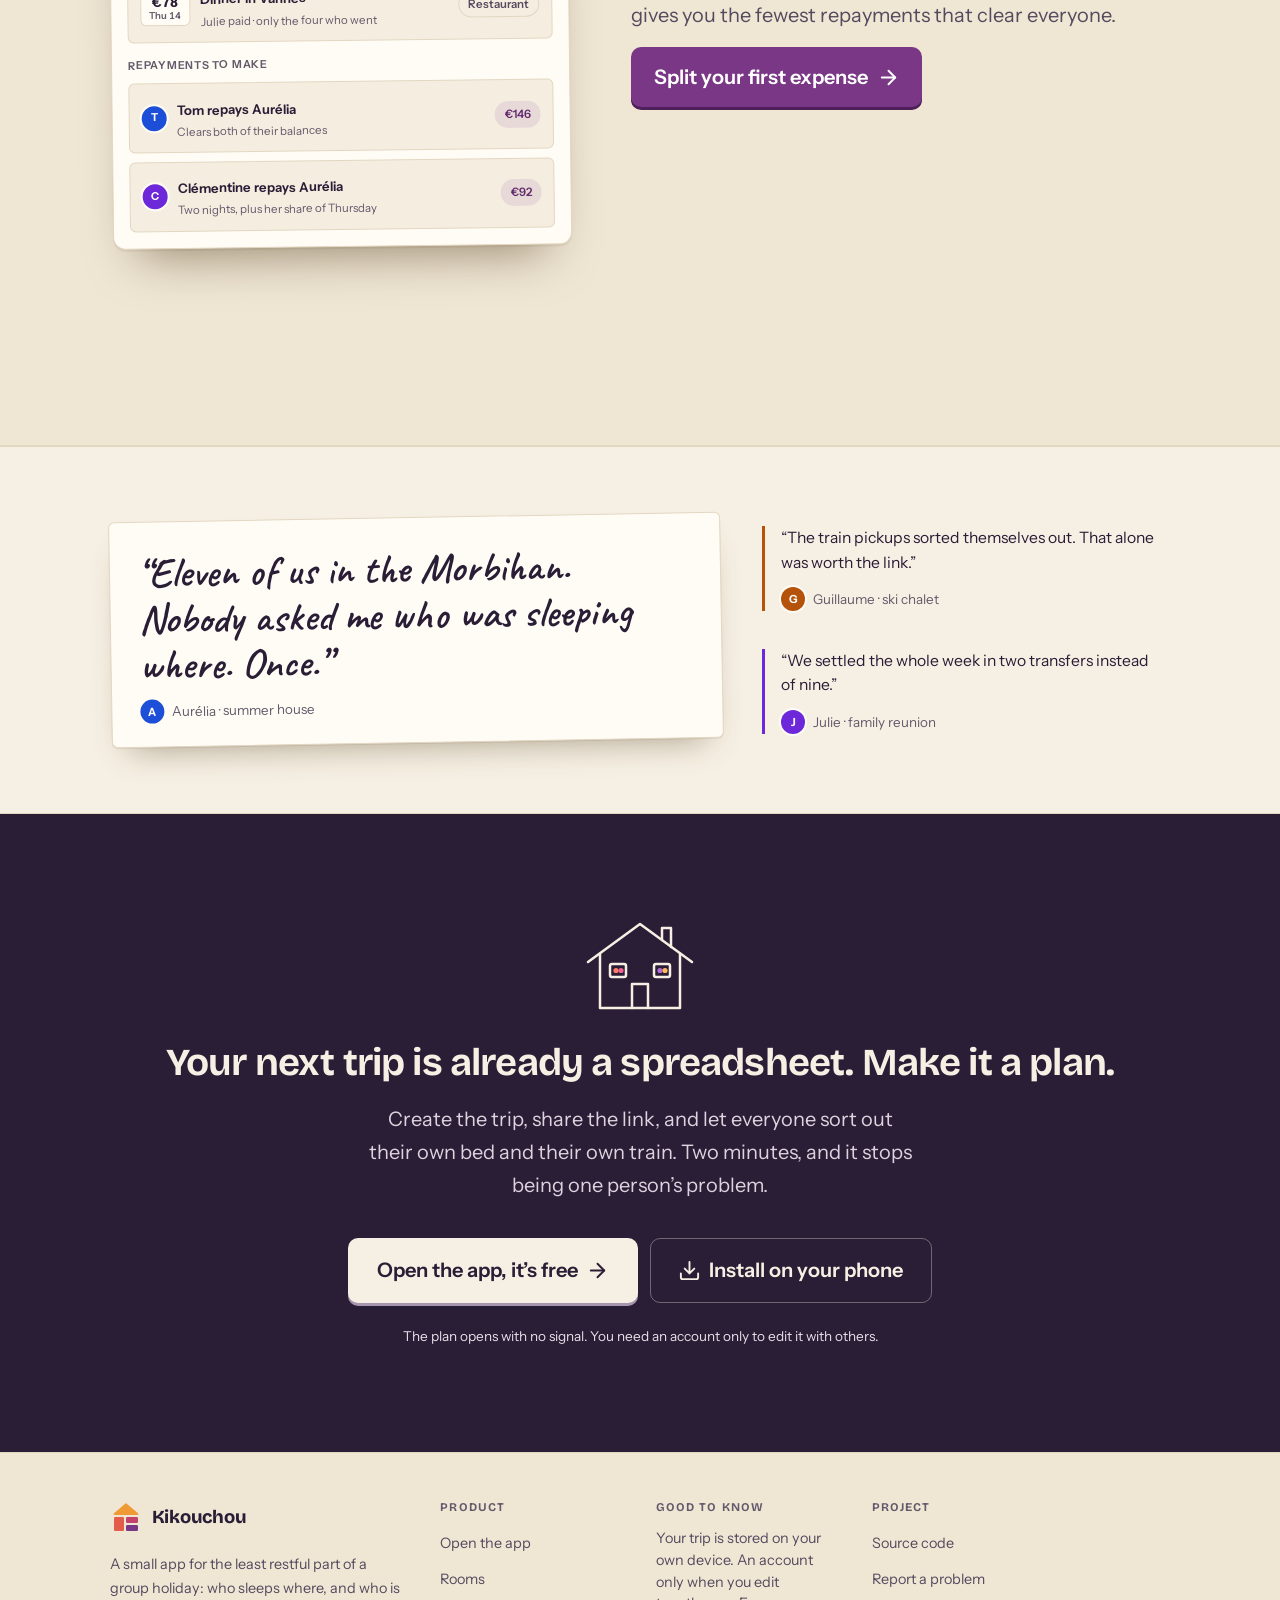
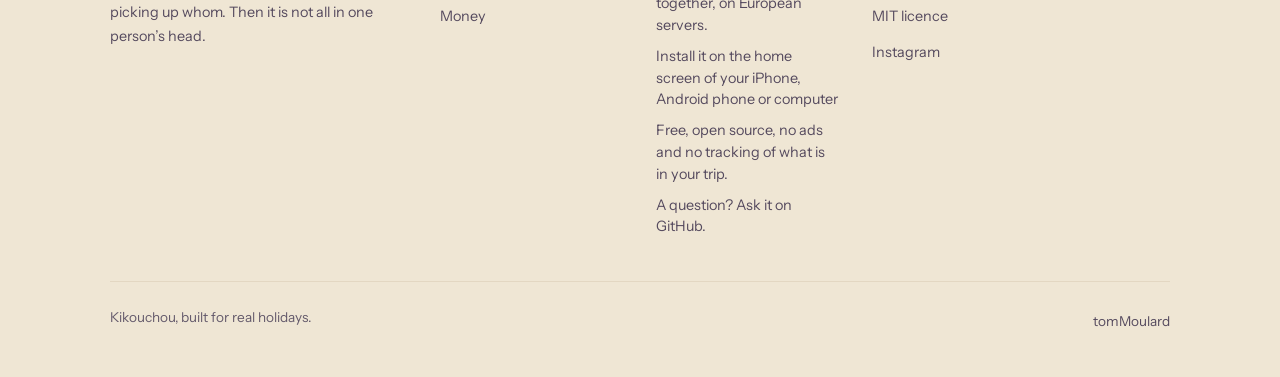
==== commit c14115dd: "feat(hero): describe the problem under the headline without counts The lede counted the trip: eleven" ====
--- a/index.html
+++ b/index.html
@@ -284,13 +284,14 @@
     <div>
       <h1 data-i18n-html="hero.title">Who sleeps where, and <em>who picks up whom</em>.</h1>
 
-      <p class="hero__what" data-i18n="hero.what">Kikouchou is the free app that organises a group holiday on one shared plan.</p>
+      <p class="hero__what" data-i18n="hero.what">Kikouchou is the app that shares out the organising of a group trip.</p>
 
       <p class="hero__lede" data-i18n="hero.lede">
-        You have rented a house with friends. Eleven people, six rooms, arrivals spread
-        over four days and three trains to meet at the station. Kikouchou gets all of
-        that out of one person’s head and onto a plan everyone can see and fill in
-        themselves.
+        You have rented a big house for all your friends. Rooms to share out, arrivals
+        spread over several days by train, plane or car, runs to the station, activities
+        to organise and costs to split. Kikouchou takes that mental load out of one
+        person’s head and shares it with the whole group: everyone sees the schedule
+        and fills in their own part.
       </p>
 
       <div class="hero__cta">
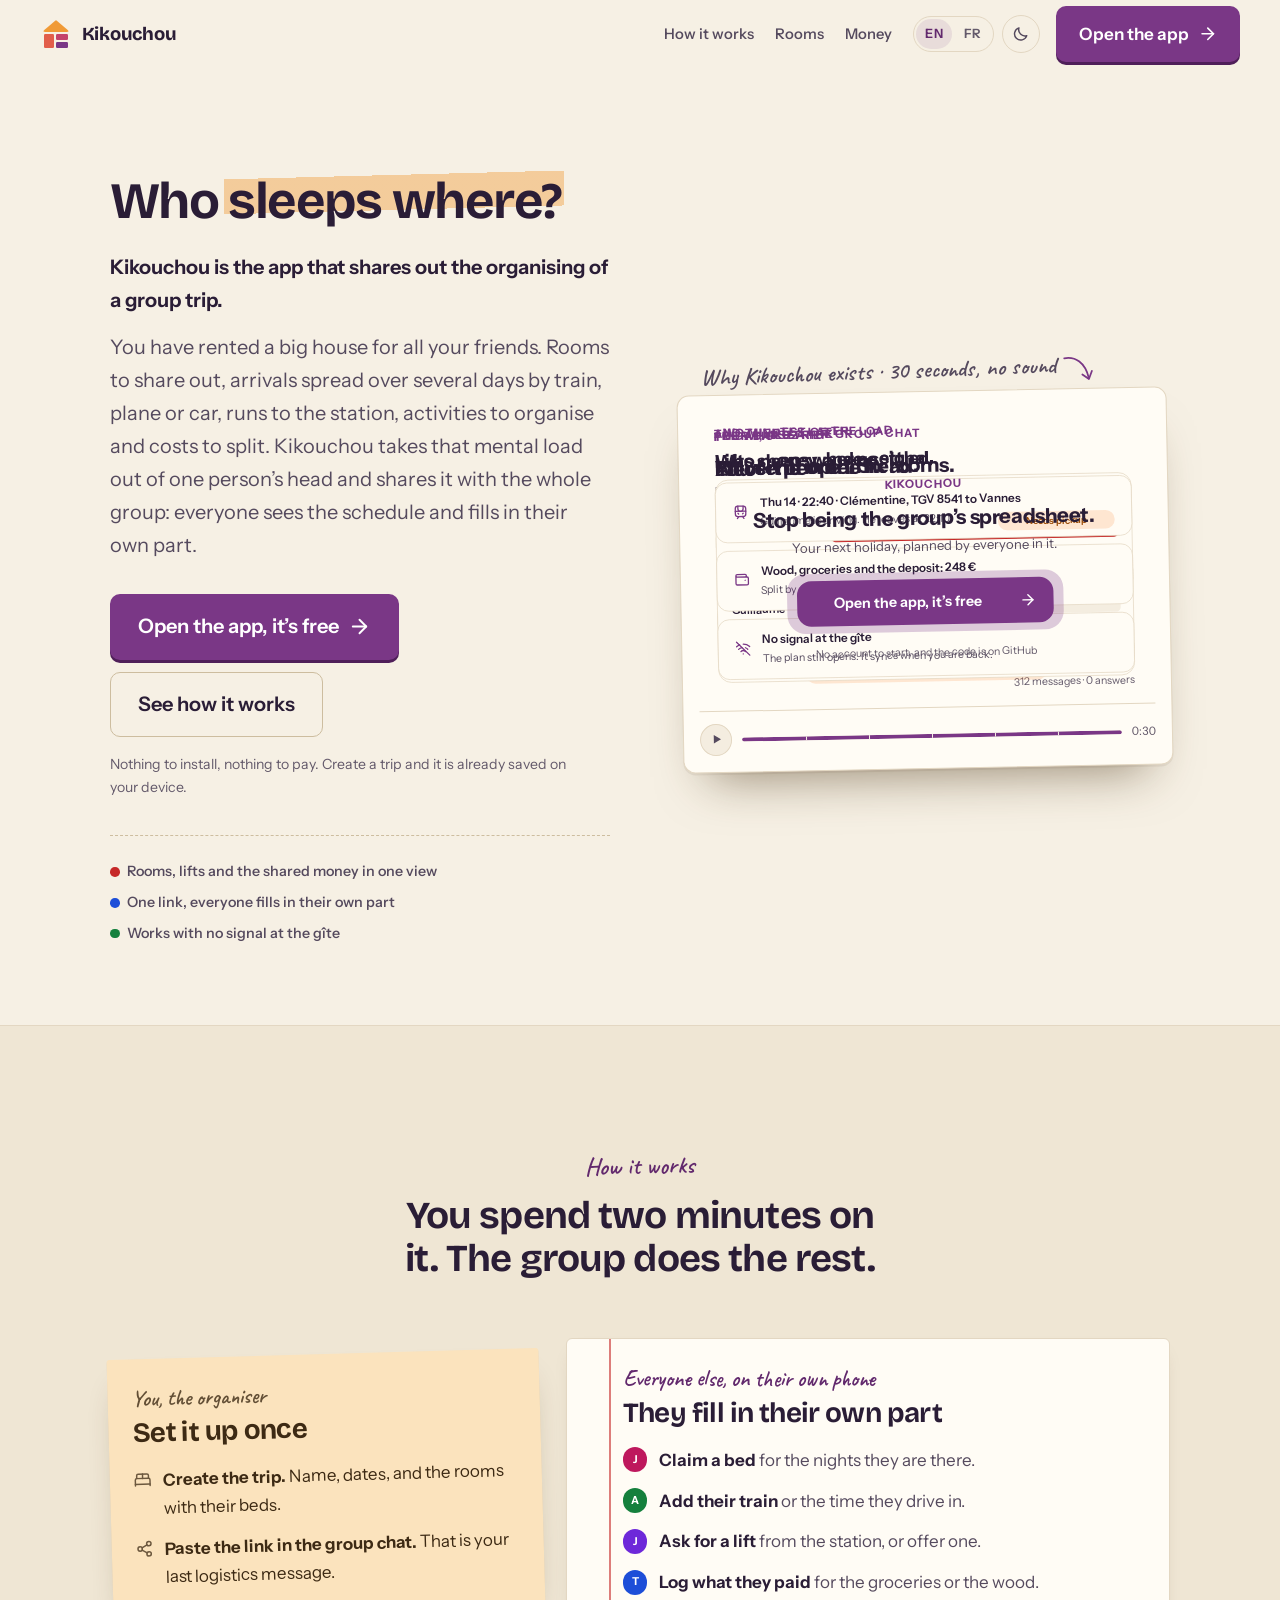
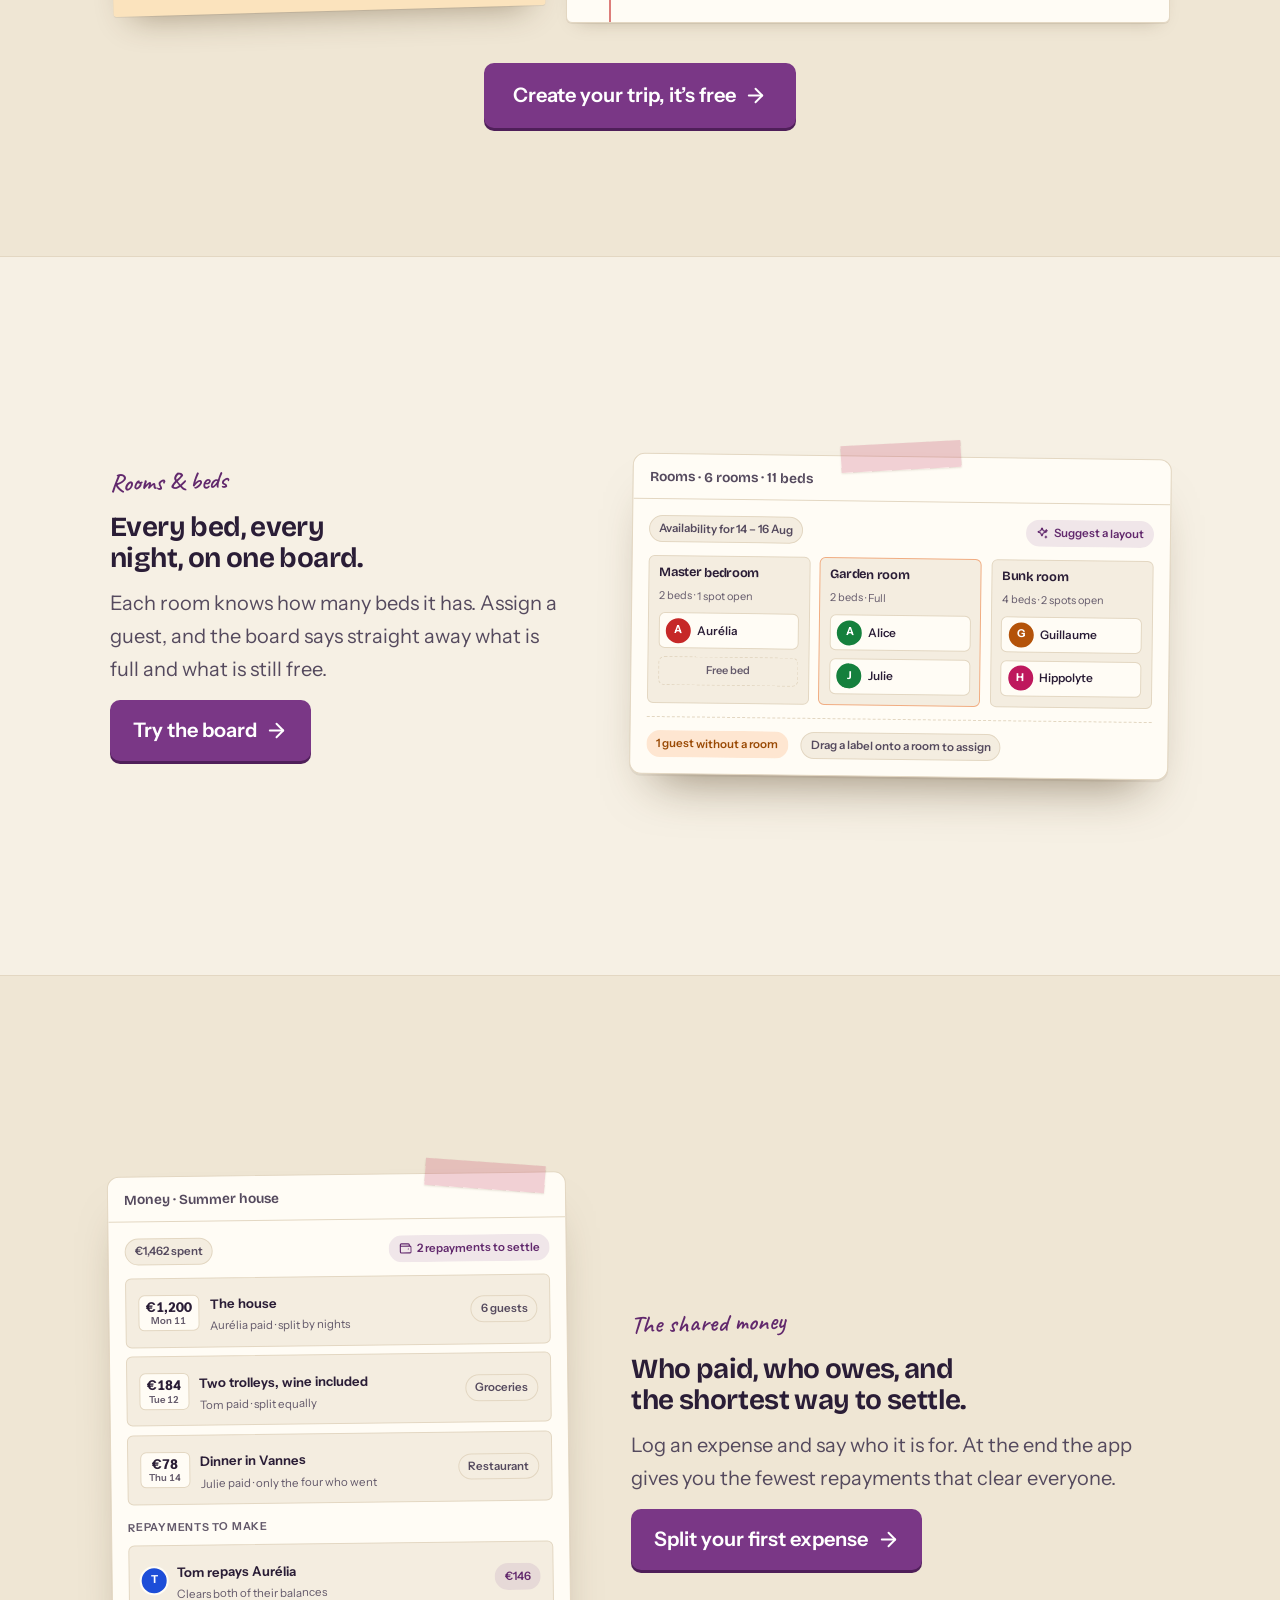
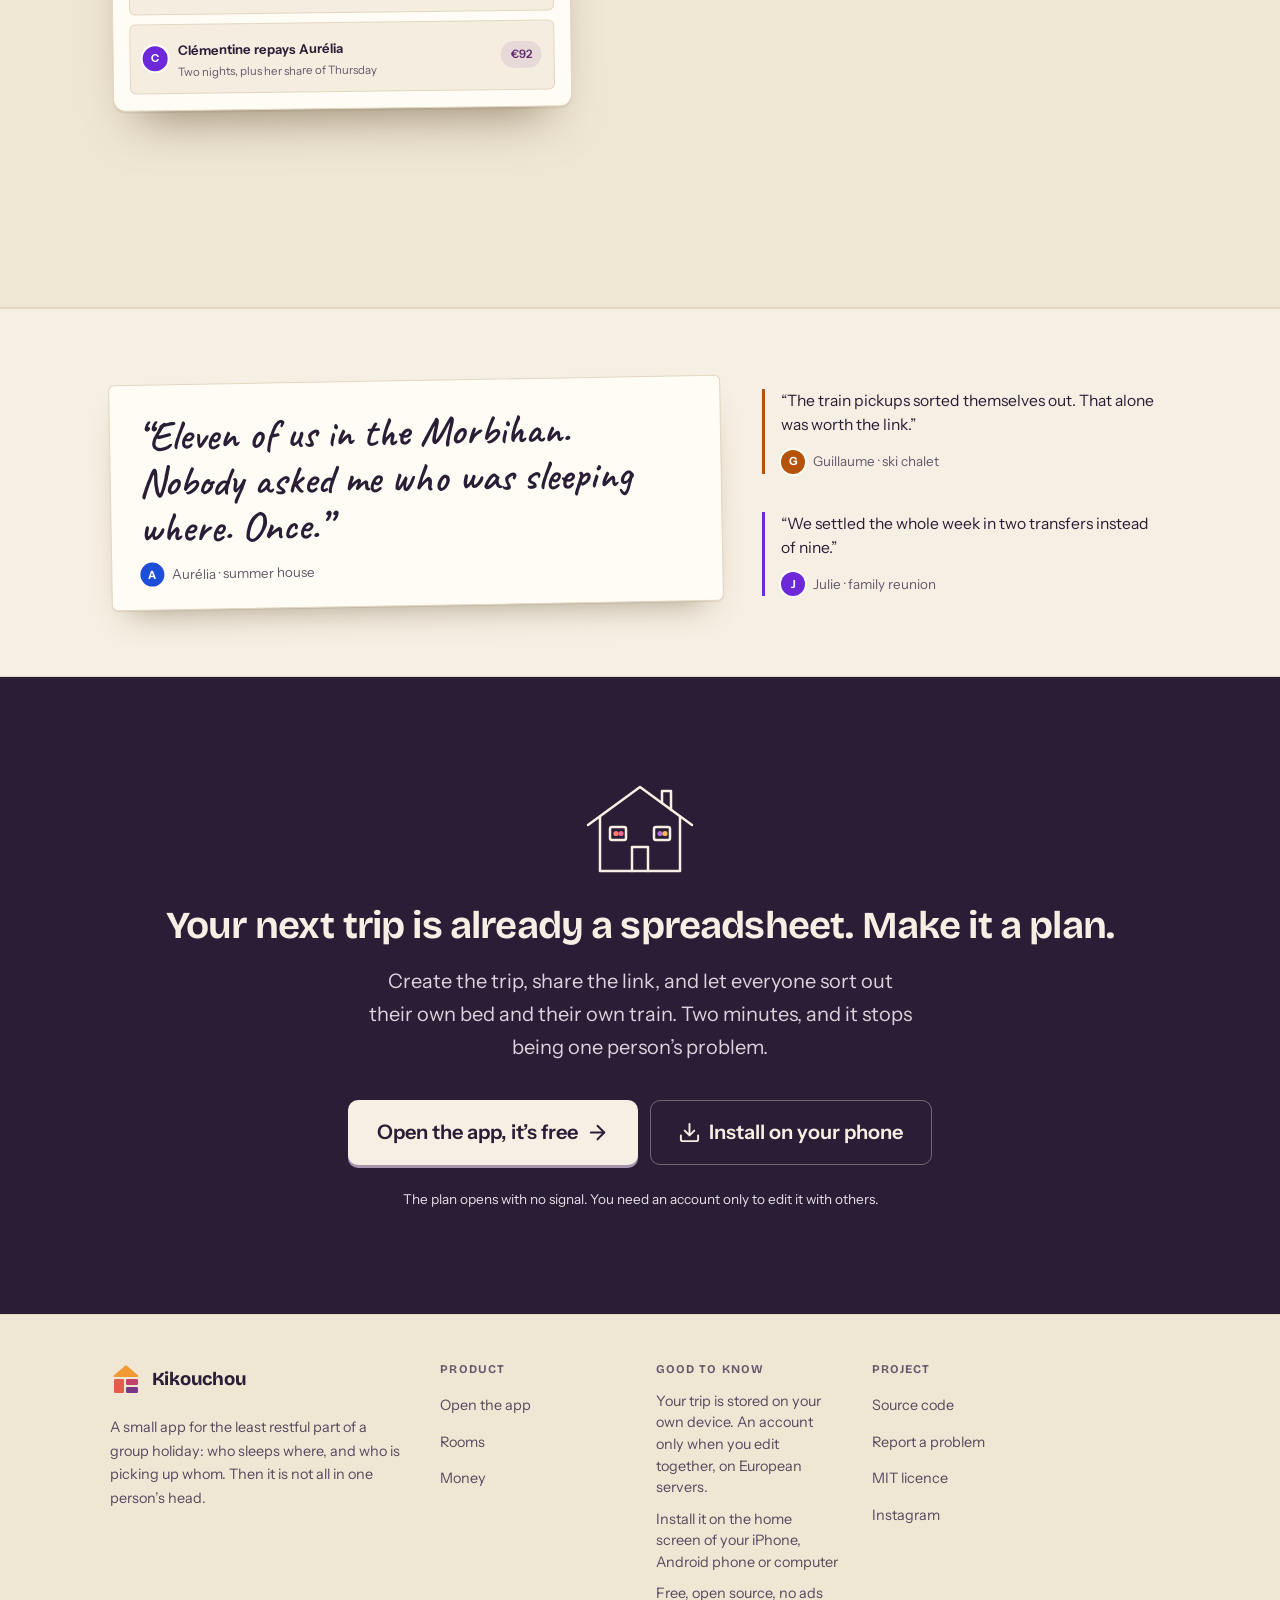
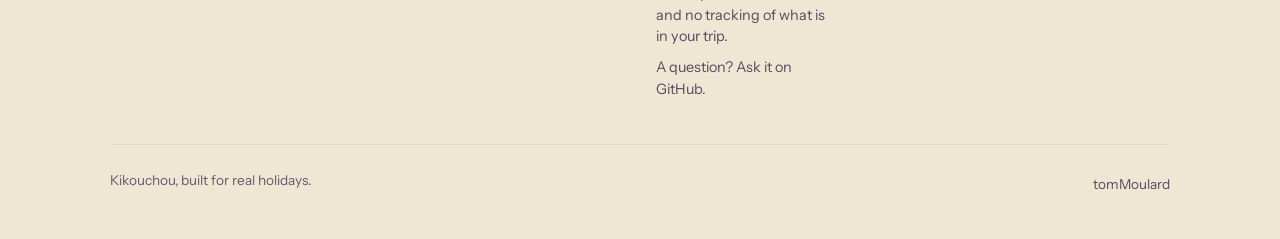
==== commit a71bc50e: "feat(hero): keep the headline on one line beside the video Beside the video, the slot is as wide as " ====
--- a/index.html
+++ b/index.html
@@ -281,8 +281,27 @@
 <!-- ============================== HERO ============================== -->
 <section class="hero">
   <div class="container hero__grid">
-    <div>
-      <h1 data-i18n-html="hero.title">Who sleeps where, and <em>who picks up whom</em>.</h1>
+    <div class="hero__copy">
+      <!-- "Who" stays put and the question after it changes like a split-flap
+           departures board: assets/app.js flips each letter through a few
+           others before it lands on the next question. Every question sits in
+           the same grid cell, so the slot is as big as the longest one and the
+           lines under the headline never move. Screen readers get the whole
+           list once from the hidden sentence. Without JavaScript, or with
+           reduced motion, the first question stays. -->
+      <h1 class="flap">
+        <span class="sr-only" data-i18n="hero.title">Who sleeps where, who gets there how, who picks up whom, who does what and who pays for what.</span>
+        <span aria-hidden="true">
+          <span data-i18n="hero.who">Who</span>
+          <span class="flap__slot">
+            <span class="flap__q is-on"><em data-i18n="hero.q1">sleeps where?</em></span>
+            <span class="flap__q"><em data-i18n="hero.q2">gets there how?</em></span>
+            <span class="flap__q"><em data-i18n="hero.q3">picks up whom?</em></span>
+            <span class="flap__q"><em data-i18n="hero.q4">does what?</em></span>
+            <span class="flap__q"><em data-i18n="hero.q5">pays for what?</em></span>
+          </span>
+        </span>
+      </h1>
 
       <p class="hero__what" data-i18n="hero.what">Kikouchou is the app that shares out the organising of a group trip.</p>
 
--- a/assets/styles.css
+++ b/assets/styles.css
@@ -515,6 +515,16 @@
   font-weight: 700;
   letter-spacing: -.032em;
 }
+/* Beside the letter, the headline is one line: the type shrinks with the
+   column until the longest question fits. That question, "Who picks up
+   whom?", is 9.7em wide; measure again if you write a longer one. */
+@media (min-width: 1000px) {
+  .hero__copy { container-type: inline-size; }
+  .hero h1.flap {
+    font-size: min(var(--step-4), 100cqi / 9.8);
+    white-space: nowrap;
+  }
+}
 /* The organiser went over the part that matters with a highlighter. The swipe
    is a skewed band under the lower two thirds of the line, and it clones onto
    every line the phrase wraps to. */
@@ -526,6 +536,36 @@
   -webkit-box-decoration-break: clone;
   box-decoration-break: clone;
 }
+/* The question slot. Every question sits in the same grid cell, so the slot
+   is as big as the longest one; only the one with `is-on` shows. */
+.flap__slot { display: inline-grid; }
+.flap__q { grid-area: 1 / 1; visibility: hidden; }
+.flap__q.is-on { visibility: visible; }
+
+/* While a question changes, assets/app.js cuts it into one `.flap__ch` per
+   letter, like the letters of a split-flap board. The letter in flow sets the
+   width and goes transparent; two copies of a letter drawn over it, clipped
+   to its top and bottom halves, do the flipping. The top half falls forward
+   over the middle of the line, then the next letter's bottom half swings
+   down to meet it. Once every letter has landed, the question is plain text
+   again. */
+.flap__word { white-space: nowrap; }
+.flap__ch {
+  position: relative;
+  display: inline-block;
+  color: transparent;
+  perspective: 2.5em;
+}
+.flap__half {
+  position: absolute;
+  inset: 0;
+  color: var(--text);
+  text-align: center;
+  white-space: nowrap;
+  backface-visibility: hidden;
+}
+.flap__half--top { clip-path: inset(-.3em -1em 50% -1em); }
+.flap__half--bottom { clip-path: inset(50% -1em -.3em -1em); }
 /* What the product is, in one plain sentence, for the reader the headline's
    question does not tell. */
 .hero__what {
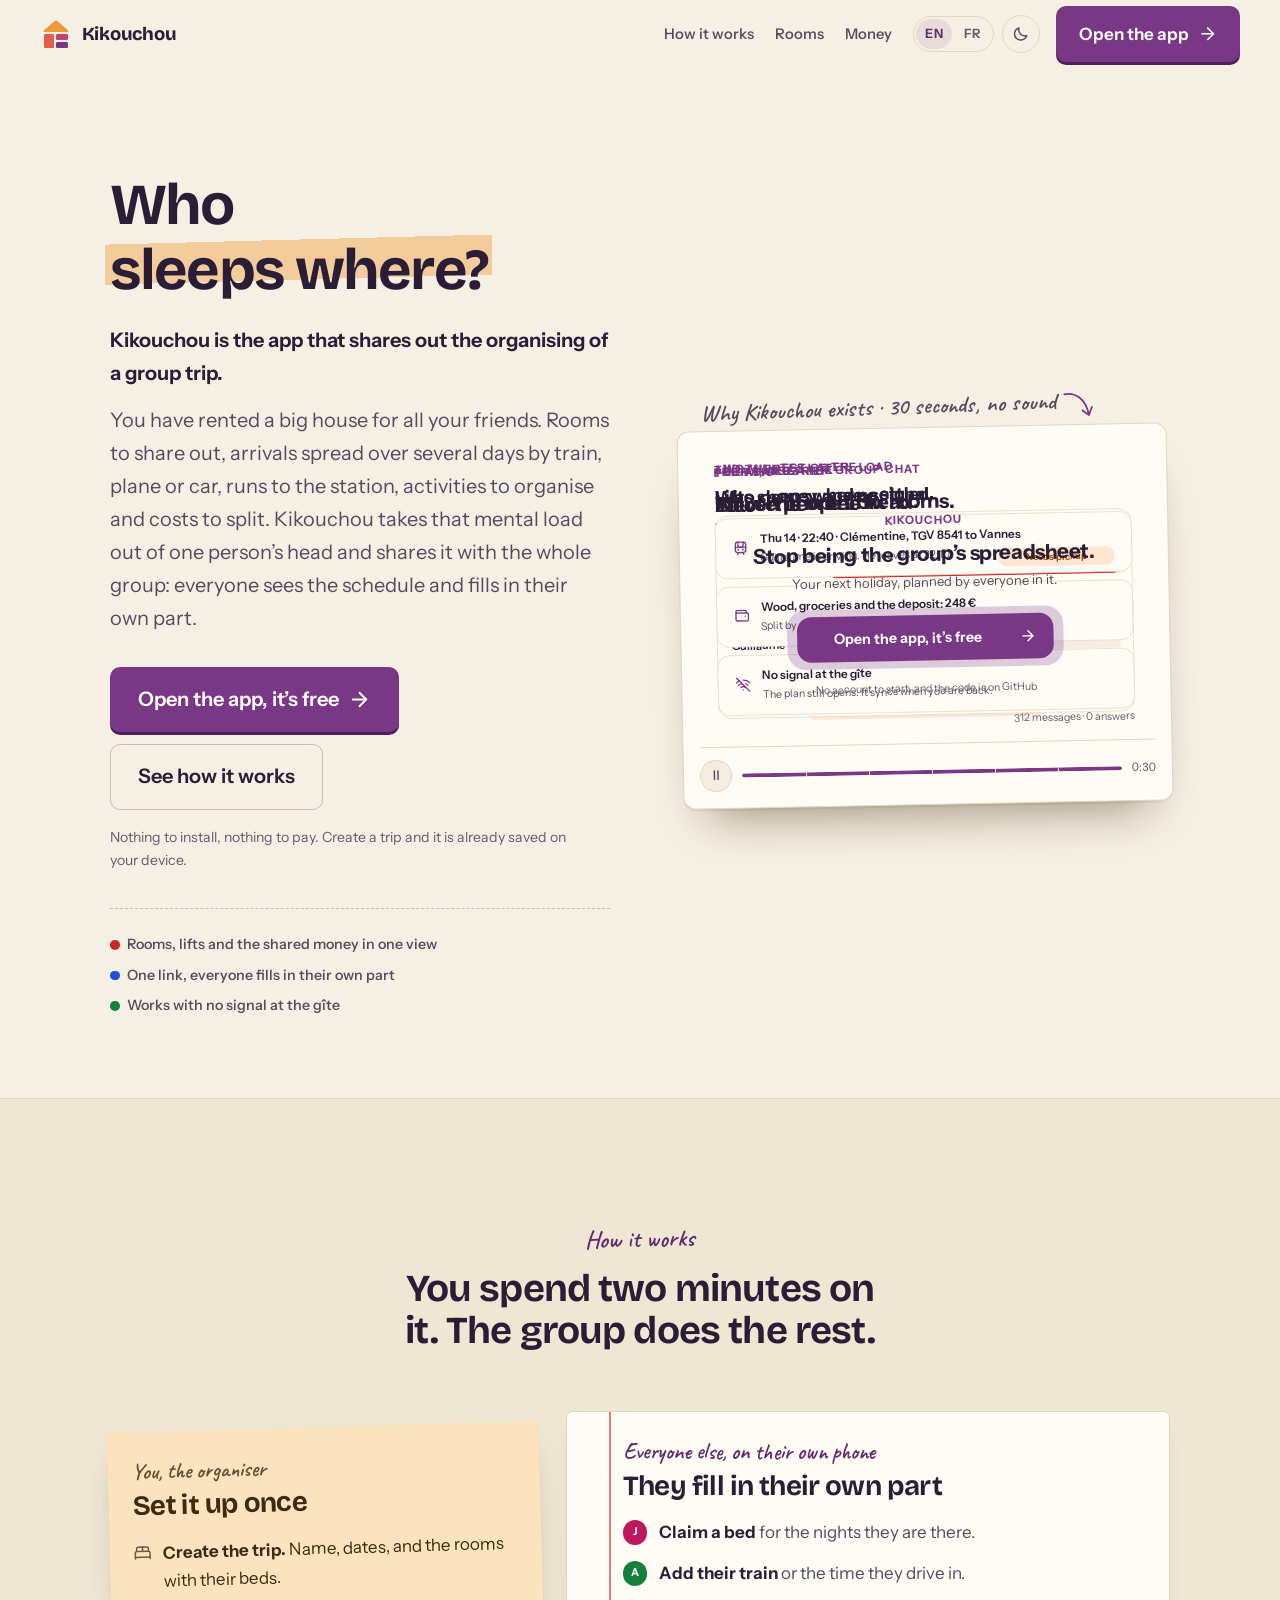
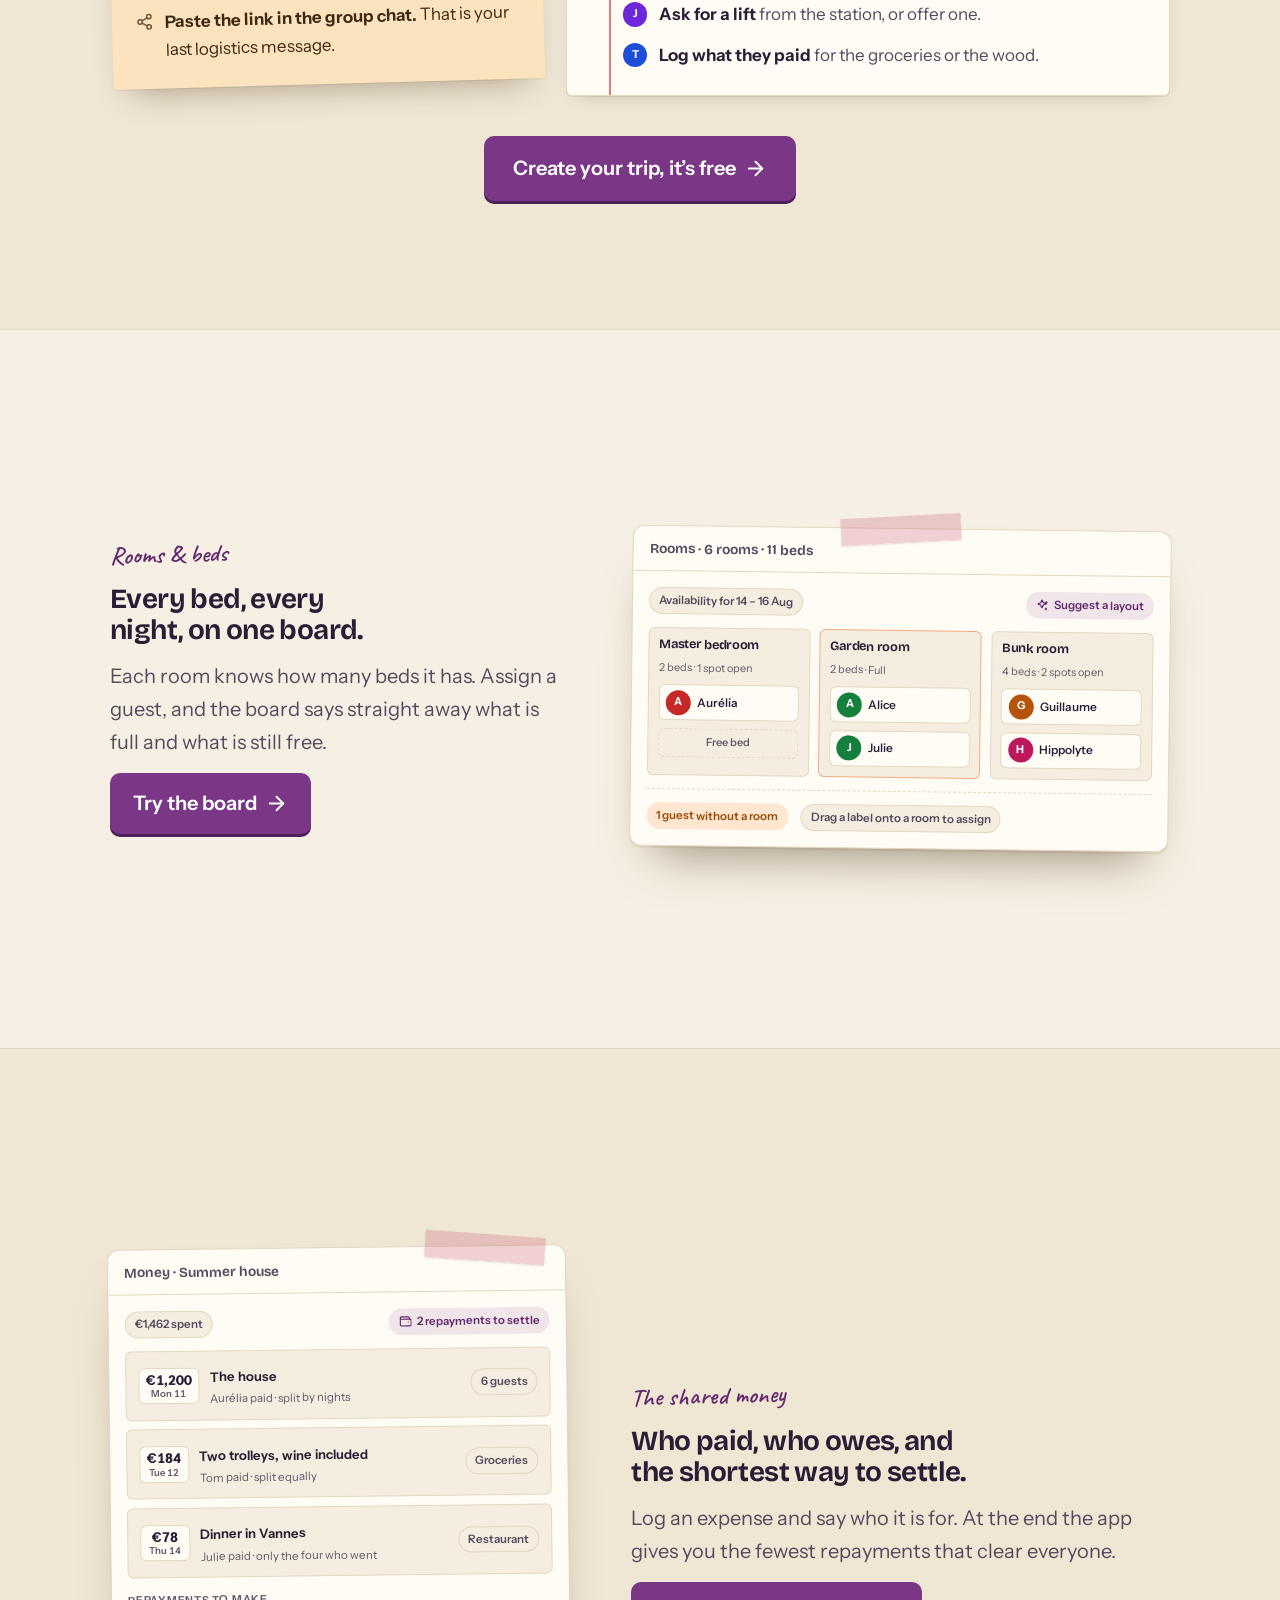
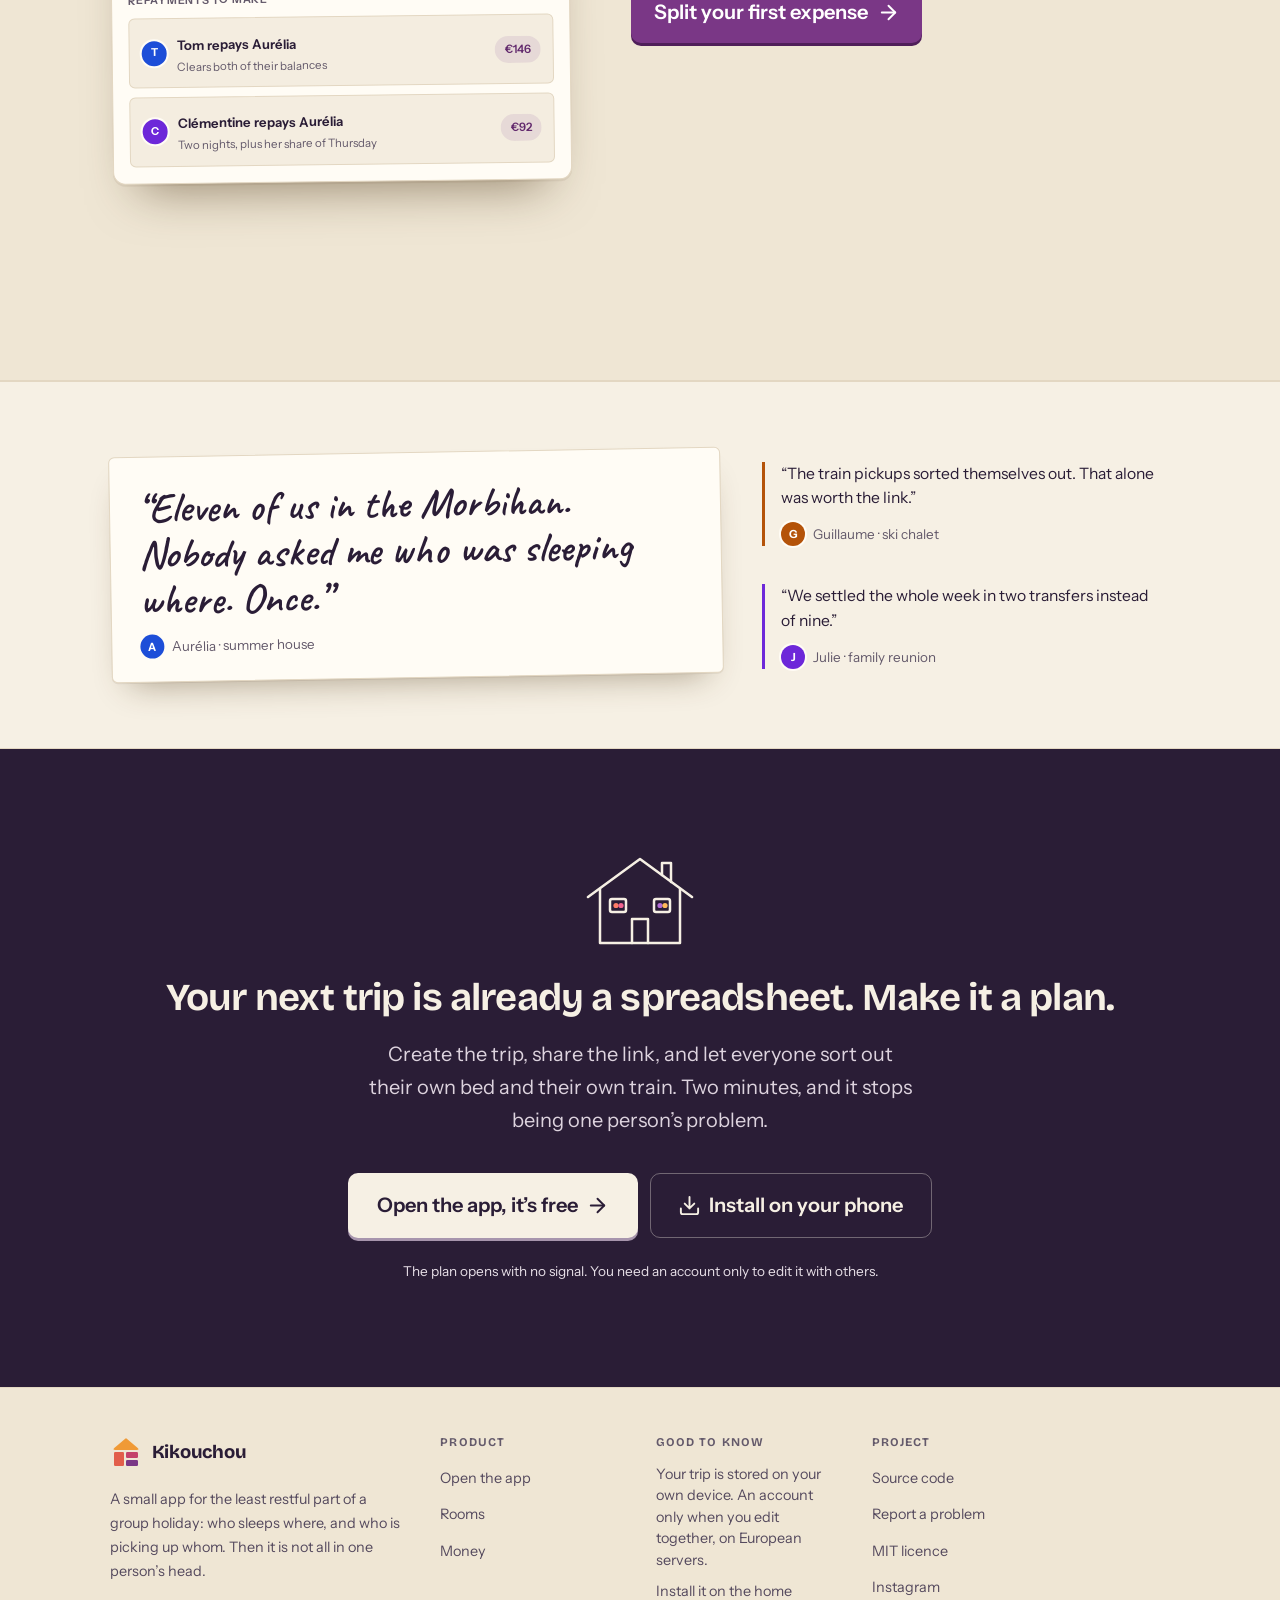
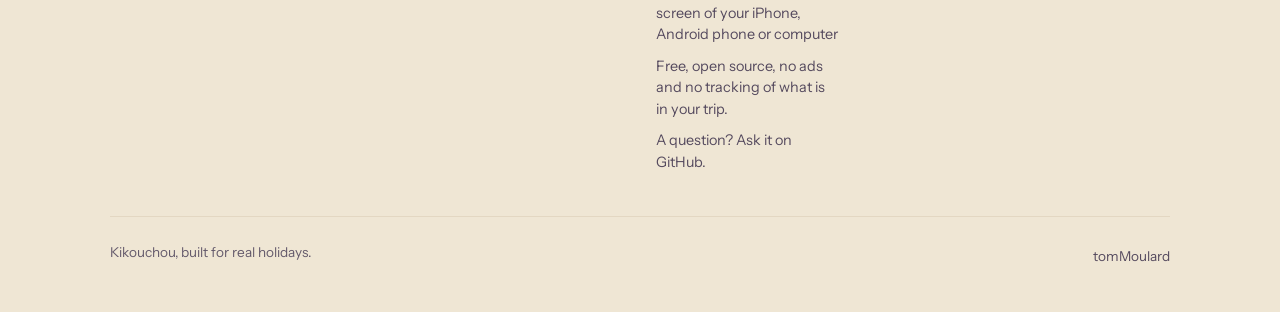
==== commit 11c97df0: "feat(hero): flip the headline through the questions the app answers "Who sleeps where, and who picks" ====
--- a/index.html
+++ b/index.html
@@ -281,7 +281,7 @@
 <!-- ============================== HERO ============================== -->
 <section class="hero">
   <div class="container hero__grid">
-    <div class="hero__copy">
+    <div>
       <!-- "Who" stays put and the question after it changes like a split-flap
            departures board: assets/app.js flips each letter through a few
            others before it lands on the next question. Every question sits in
--- a/assets/styles.css
+++ b/assets/styles.css
@@ -515,16 +515,6 @@
   font-weight: 700;
   letter-spacing: -.032em;
 }
-/* Beside the letter, the headline is one line: the type shrinks with the
-   column until the longest question fits. That question, "Who picks up
-   whom?", is 9.7em wide; measure again if you write a longer one. */
-@media (min-width: 1000px) {
-  .hero__copy { container-type: inline-size; }
-  .hero h1.flap {
-    font-size: min(var(--step-4), 100cqi / 9.8);
-    white-space: nowrap;
-  }
-}
 /* The organiser went over the part that matters with a highlighter. The swipe
    is a skewed band under the lower two thirds of the line, and it clones onto
    every line the phrase wraps to. */
